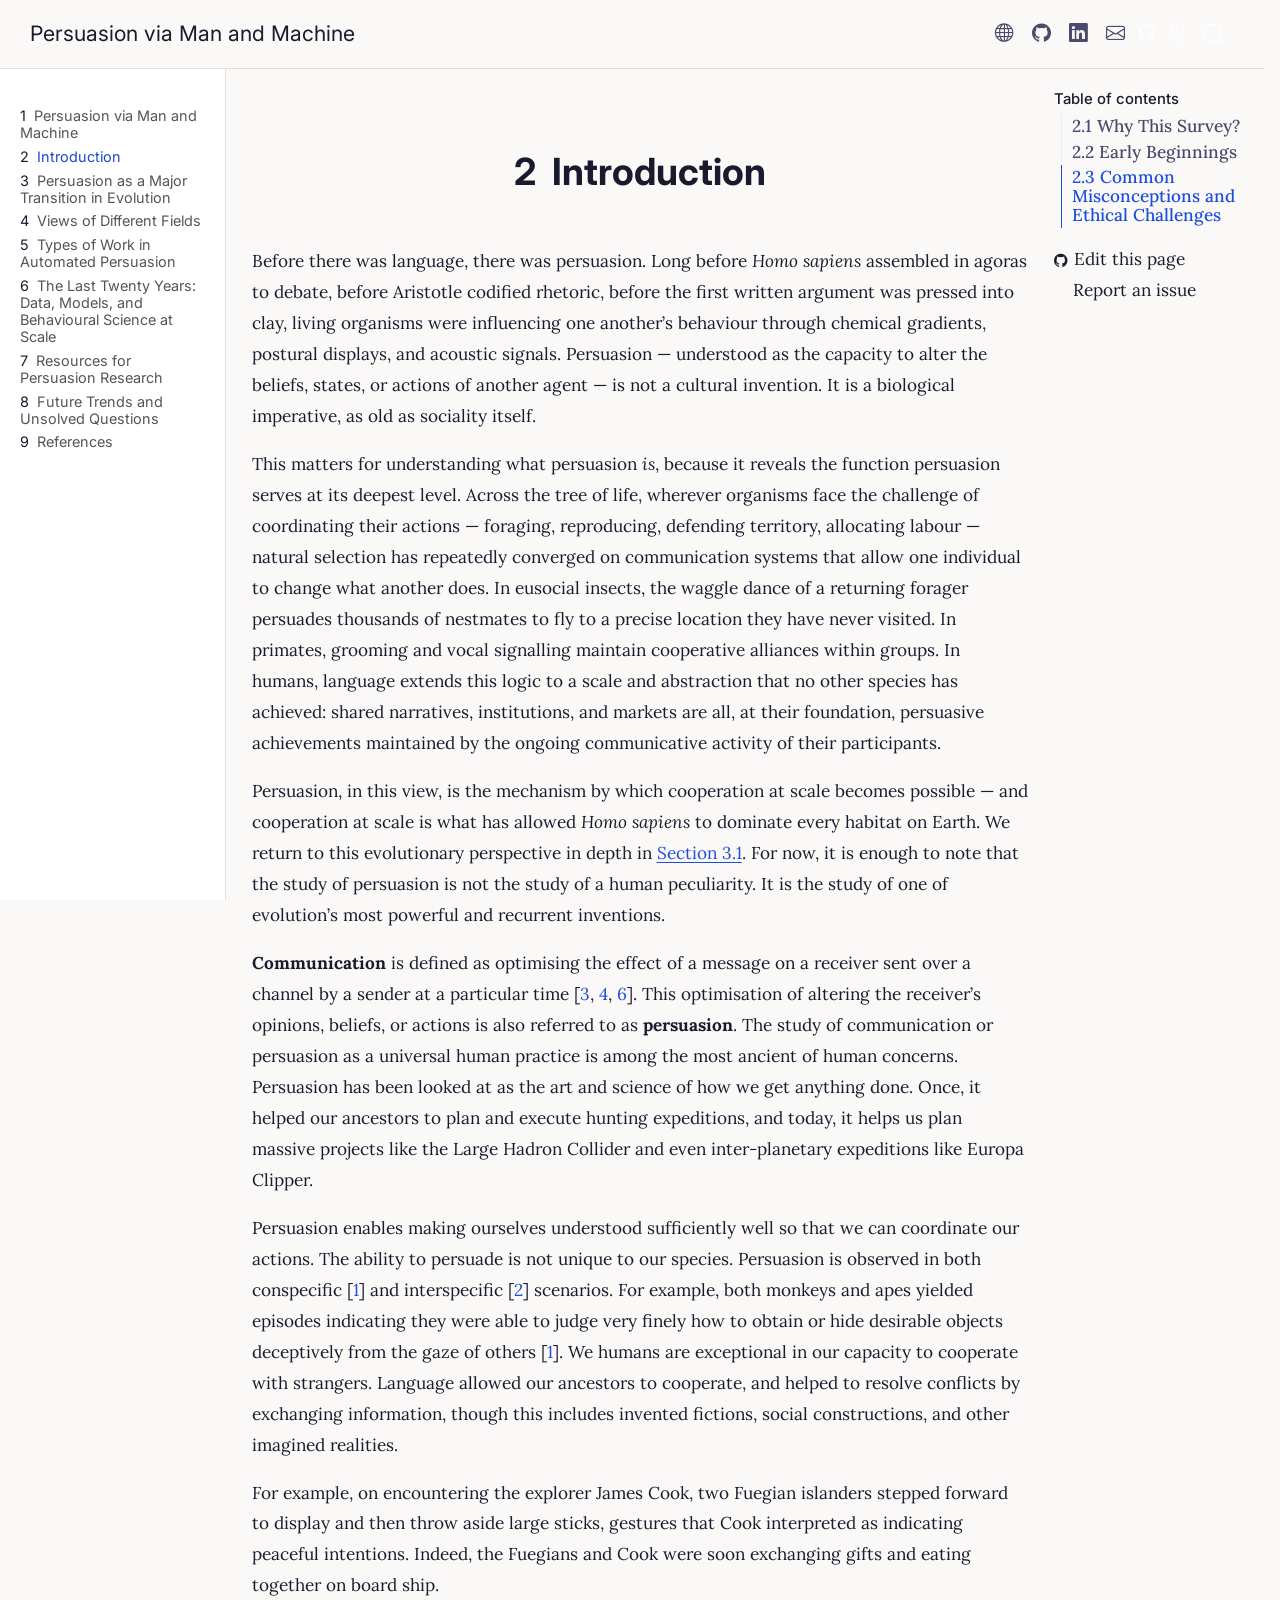
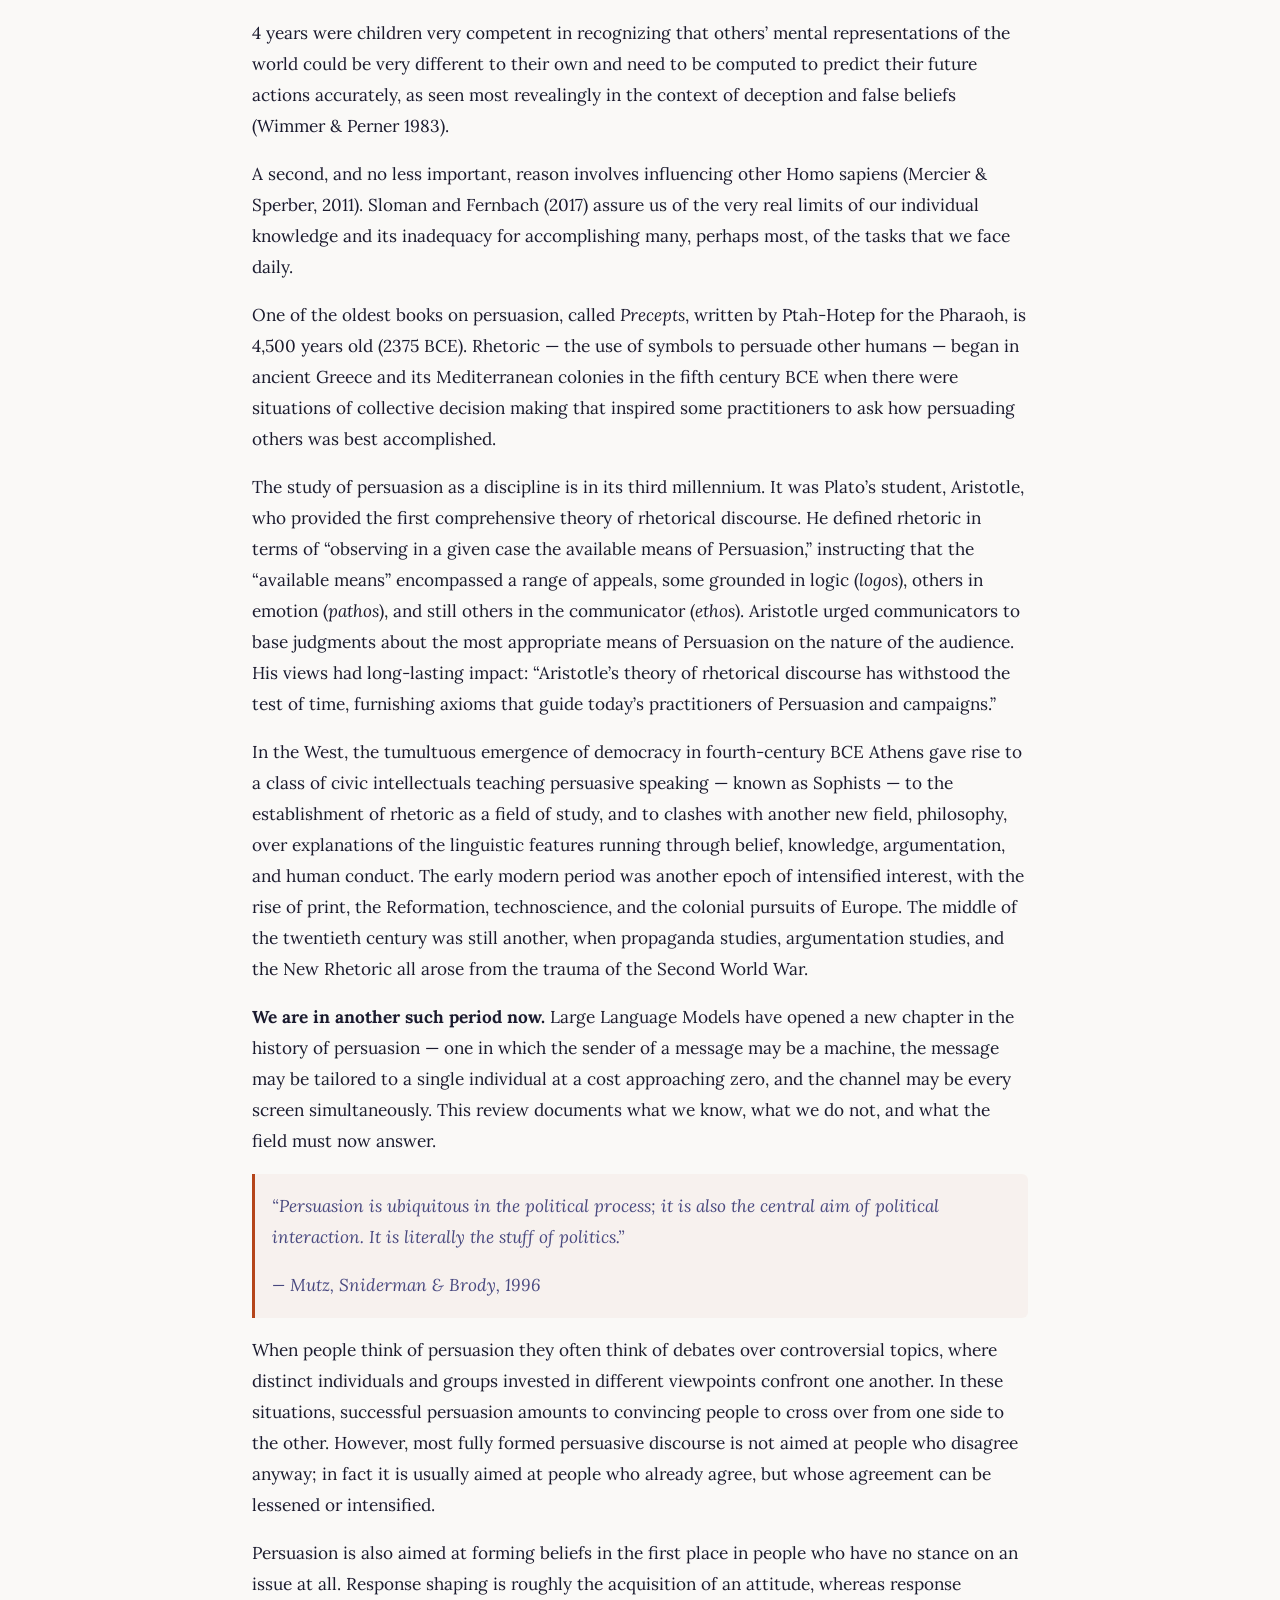
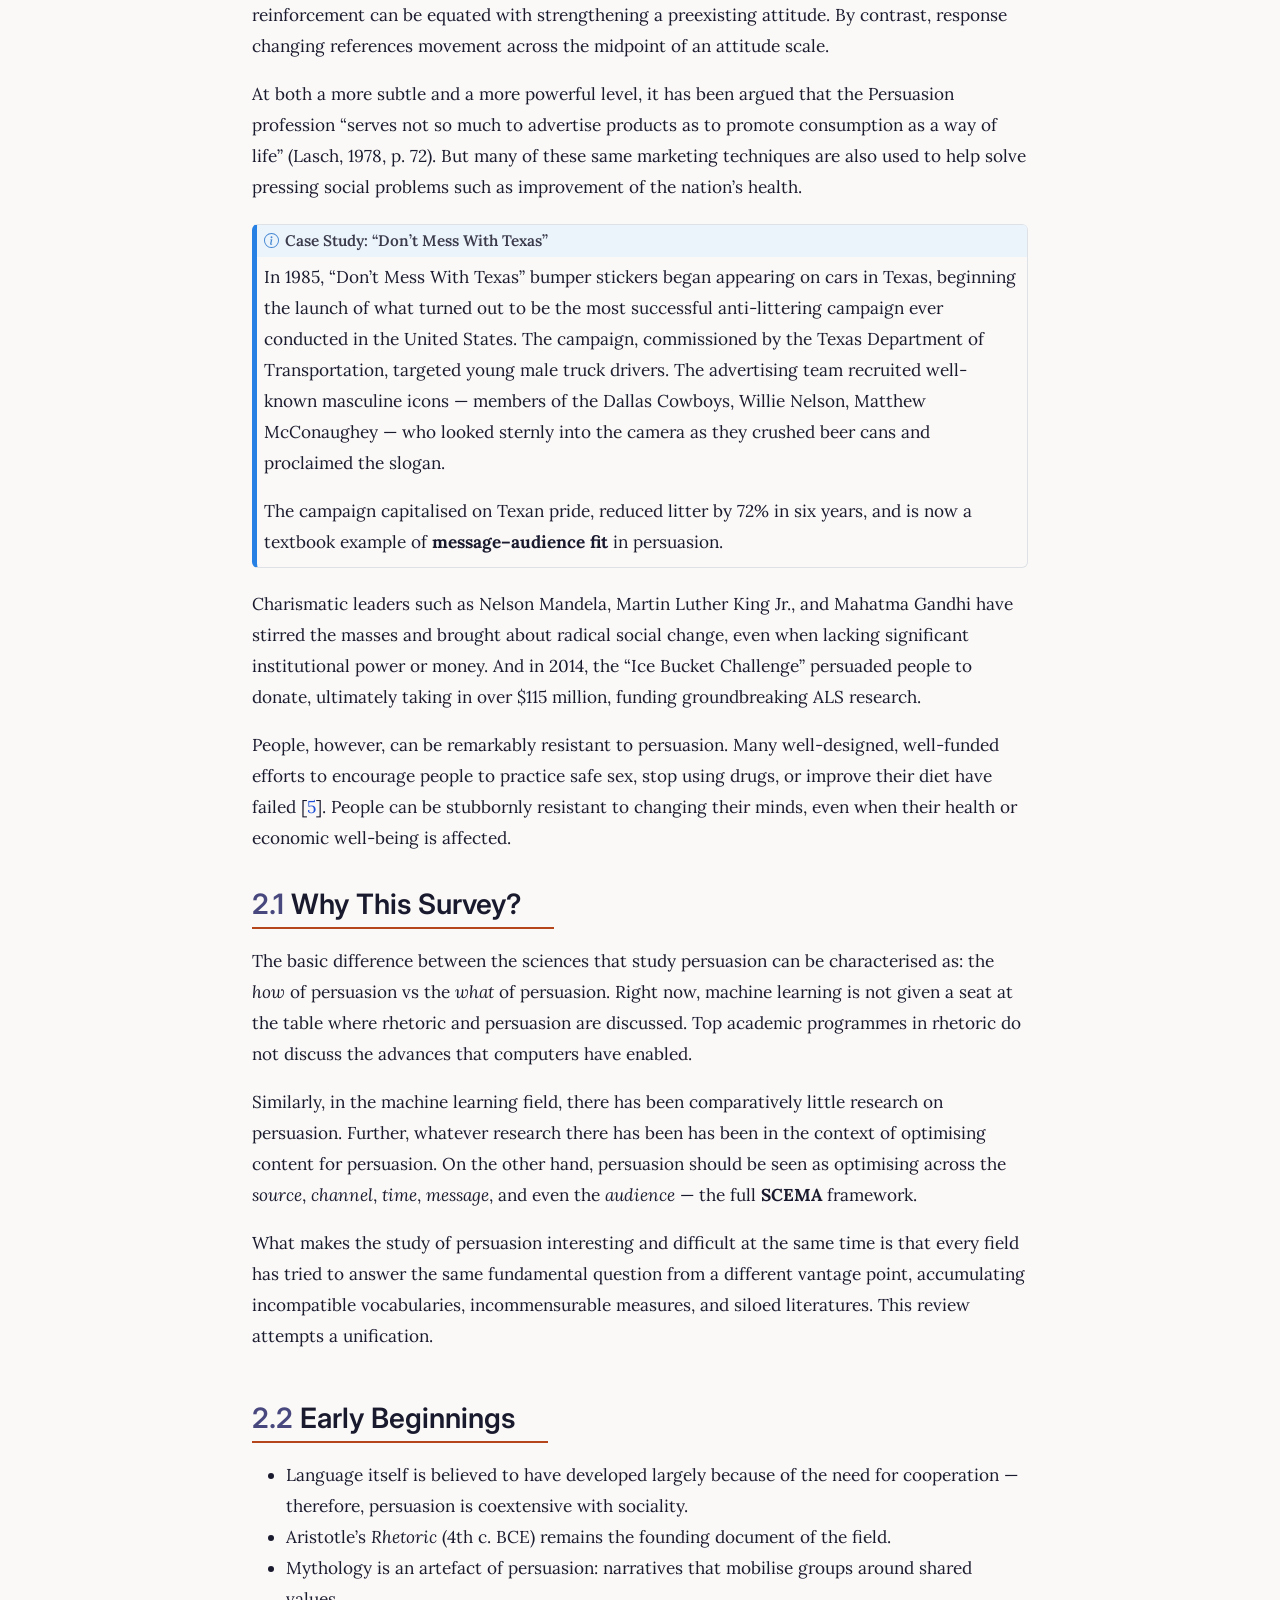
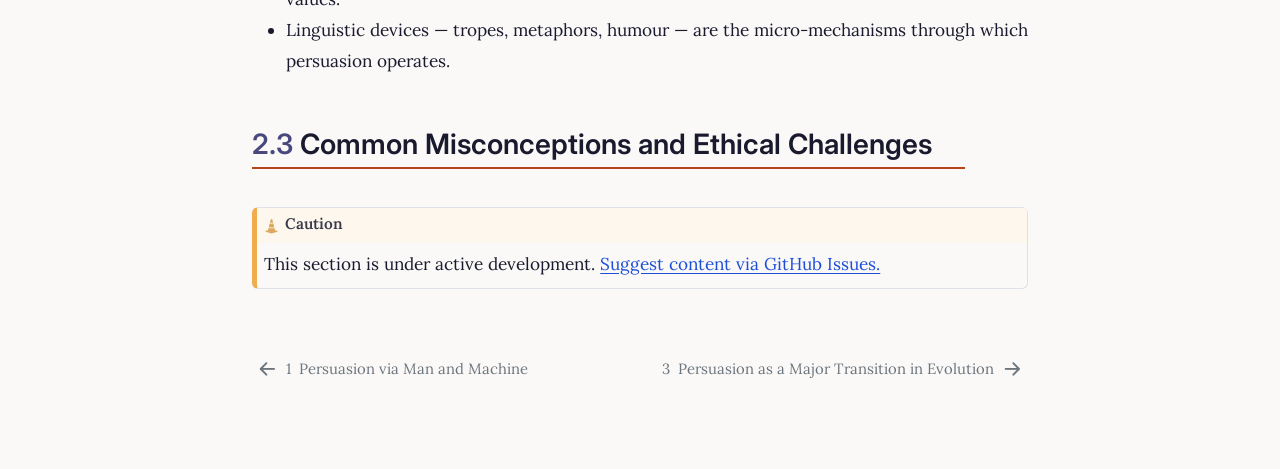
==== chapters/01-introduction.html @ 6b214588 "Built site for gh-pages" ====
<!DOCTYPE html>
<html xmlns="http://www.w3.org/1999/xhtml" lang="en" xml:lang="en"><head>

<meta charset="utf-8">
<meta name="generator" content="quarto-1.9.38">

<meta name="viewport" content="width=device-width, initial-scale=1.0, user-scalable=yes">


<title>2&nbsp; Introduction – Persuasion via Man and Machine</title>
<style>
/* Default styles provided by pandoc.
** See https://pandoc.org/MANUAL.html#variables-for-html for config info.
*/
code{white-space: pre-wrap;}
span.smallcaps{font-variant: small-caps;}
div.columns{display: flex; gap: min(4vw, 1.5em);}
div.column{flex: auto; overflow-x: auto;}
div.hanging-indent{margin-left: 1.5em; text-indent: -1.5em;}
ul.task-list{list-style: none;}
ul.task-list li input[type="checkbox"] {
  width: 0.8em;
  margin: 0 0.8em 0.2em -1em; /* quarto-specific, see https://github.com/quarto-dev/quarto-cli/issues/4556 */ 
  vertical-align: middle;
}
/* CSS for citations */
div.csl-bib-body { }
div.csl-entry {
  clear: both;
  margin-bottom: 0em;
}
.hanging-indent div.csl-entry {
  margin-left:2em;
  text-indent:-2em;
}
div.csl-left-margin {
  min-width:2em;
  float:left;
}
div.csl-right-inline {
  margin-left:2em;
  padding-left:1em;
}
div.csl-indent {
  margin-left: 2em;
}</style>


<script src="../site_libs/quarto-nav/quarto-nav.js"></script>
<script src="../site_libs/quarto-nav/headroom.min.js"></script>
<script src="../site_libs/clipboard/clipboard.min.js"></script>
<script src="../site_libs/quarto-search/autocomplete.umd.js"></script>
<script src="../site_libs/quarto-search/fuse.min.js"></script>
<script src="../site_libs/quarto-search/quarto-search.js"></script>
<meta name="quarto:offset" content="../">
<link href="../chapters/02-evolution.html" rel="next">
<link href="../index.html" rel="prev">
<script src="../site_libs/quarto-html/quarto.js" type="module"></script>
<script src="../site_libs/quarto-html/tabsets/tabsets.js" type="module"></script>
<script src="../site_libs/quarto-html/popper.min.js"></script>
<script src="../site_libs/quarto-html/tippy.umd.min.js"></script>
<script src="../site_libs/quarto-html/anchor.min.js"></script>
<link href="../site_libs/quarto-html/tippy.css" rel="stylesheet">
<link href="../site_libs/quarto-html/quarto-syntax-highlighting-15634bcf2e68342d4ad2dfa704d543f6.css" rel="stylesheet" id="quarto-text-highlighting-styles">
<script src="../site_libs/bootstrap/bootstrap.min.js"></script>
<link href="../site_libs/bootstrap/bootstrap-icons.css" rel="stylesheet">
<link href="../site_libs/bootstrap/bootstrap-e6764b4904a9926479ad9410600181ea.min.css" rel="stylesheet" append-hash="true" id="quarto-bootstrap" data-mode="light">
<script id="quarto-search-options" type="application/json">{
  "location": "navbar",
  "copy-button": false,
  "collapse-after": 3,
  "panel-placement": "end",
  "type": "overlay",
  "limit": 50,
  "keyboard-shortcut": [
    "f",
    "/",
    "s"
  ],
  "show-item-context": false,
  "language": {
    "search-no-results-text": "No results",
    "search-matching-documents-text": "matching documents",
    "search-copy-link-title": "Copy link to search",
    "search-hide-matches-text": "Hide additional matches",
    "search-more-match-text": "more match in this document",
    "search-more-matches-text": "more matches in this document",
    "search-clear-button-title": "Clear",
    "search-text-placeholder": "",
    "search-detached-cancel-button-title": "Cancel",
    "search-submit-button-title": "Submit",
    "search-label": "Search"
  }
}</script>
<style>html{ scroll-behavior: smooth; }</style>
<script async="" src="https://hypothes.is/embed.js"></script>
<script>
  window.document.addEventListener("DOMContentLoaded", function (_event) {
    document.body.classList.add('hypothesis-enabled');
  });
</script>


</head>

<body class="nav-sidebar docked nav-fixed quarto-light">

<div id="quarto-search-results"></div>
  <header id="quarto-header" class="headroom fixed-top">
    <nav class="navbar navbar-expand-lg " data-bs-theme="dark">
      <div class="navbar-container container-fluid">
      <div class="navbar-brand-container mx-auto">
    <a class="navbar-brand" href="../index.html">
    <span class="navbar-title">Persuasion via Man and Machine</span>
    </a>
  </div>
            <div id="quarto-search" class="" title="Search"></div>
          <button class="navbar-toggler" type="button" data-bs-toggle="collapse" data-bs-target="#navbarCollapse" aria-controls="navbarCollapse" role="menu" aria-expanded="false" aria-label="Toggle navigation" onclick="if (window.quartoToggleHeadroom) { window.quartoToggleHeadroom(); }">
  <span class="navbar-toggler-icon"></span>
</button>
          <div class="collapse navbar-collapse" id="navbarCollapse">
            <ul class="navbar-nav navbar-nav-scroll ms-auto">
  <li class="nav-item compact">
    <a class="nav-link" href="https://sites.google.com/view/yaman-kumar/"> <i class="bi bi-globe" role="img">
</i> 
<span class="menu-text"></span></a>
  </li>  
  <li class="nav-item compact">
    <a class="nav-link" href="https://github.com/yamanksingla/yamanksingla.github.io"> <i class="bi bi-github" role="img">
</i> 
<span class="menu-text"></span></a>
  </li>  
  <li class="nav-item compact">
    <a class="nav-link" href="https://www.linkedin.com/in/yaman-kumar/"> <i class="bi bi-linkedin" role="img">
</i> 
<span class="menu-text"></span></a>
  </li>  
  <li class="nav-item compact">
    <a class="nav-link" href="mailto:dr.yamankumar@gmail.com"> <i class="bi bi-envelope" role="img">
</i> 
<span class="menu-text"></span></a>
  </li>  
</ul>
          </div> <!-- /navcollapse -->
            <div class="quarto-navbar-tools">
    <a href="https://github.com/yamanksingla/yamanksingla.github.io" title="Source Code" class="quarto-navigation-tool px-1" aria-label="Source Code"><i class="bi bi-github"></i></a>
    <a href="../Persuasion-via-Man-and-Machine.pdf" title="Download PDF" class="quarto-navigation-tool px-1" aria-label="Download PDF"><i class="bi bi-file-pdf"></i></a>
</div>
      </div> <!-- /container-fluid -->
    </nav>
  <nav class="quarto-secondary-nav">
    <div class="container-fluid d-flex">
      <button type="button" class="quarto-btn-toggle btn" data-bs-toggle="collapse" role="button" data-bs-target=".quarto-sidebar-collapse-item" aria-controls="quarto-sidebar" aria-expanded="false" aria-label="Toggle sidebar navigation" onclick="if (window.quartoToggleHeadroom) { window.quartoToggleHeadroom(); }">
        <i class="bi bi-layout-text-sidebar-reverse"></i>
      </button>
        <nav class="quarto-page-breadcrumbs" aria-label="breadcrumb"><ol class="breadcrumb"><li class="breadcrumb-item"><a href="../chapters/01-introduction.html"><span class="chapter-number">2</span>&nbsp; <span class="chapter-title">Introduction</span></a></li></ol></nav>
        <a class="flex-grow-1" role="navigation" data-bs-toggle="collapse" data-bs-target=".quarto-sidebar-collapse-item" aria-controls="quarto-sidebar" aria-expanded="false" aria-label="Toggle sidebar navigation" onclick="if (window.quartoToggleHeadroom) { window.quartoToggleHeadroom(); }">      
        </a>
    </div>
  </nav>
</header>
<!-- content -->
<div id="quarto-content" class="quarto-container page-columns page-rows-contents page-layout-article page-navbar">
<!-- sidebar -->
  <nav id="quarto-sidebar" class="sidebar collapse collapse-horizontal quarto-sidebar-collapse-item sidebar-navigation docked overflow-auto">
    <div class="sidebar-menu-container"> 
    <ul class="list-unstyled mt-1">
        <li class="sidebar-item">
  <div class="sidebar-item-container"> 
  <a href="../index.html" class="sidebar-item-text sidebar-link">
 <span class="menu-text"><span class="chapter-number">1</span>&nbsp; <span class="chapter-title">Persuasion via Man and Machine</span></span></a>
  </div>
</li>
        <li class="sidebar-item">
  <div class="sidebar-item-container"> 
  <a href="../chapters/01-introduction.html" class="sidebar-item-text sidebar-link active">
 <span class="menu-text"><span class="chapter-number">2</span>&nbsp; <span class="chapter-title">Introduction</span></span></a>
  </div>
</li>
        <li class="sidebar-item">
  <div class="sidebar-item-container"> 
  <a href="../chapters/02-evolution.html" class="sidebar-item-text sidebar-link">
 <span class="menu-text"><span class="chapter-number">3</span>&nbsp; <span class="chapter-title">Persuasion as a Major Transition in Evolution</span></span></a>
  </div>
</li>
        <li class="sidebar-item">
  <div class="sidebar-item-container"> 
  <a href="../chapters/03-views.html" class="sidebar-item-text sidebar-link">
 <span class="menu-text"><span class="chapter-number">4</span>&nbsp; <span class="chapter-title">Views of Different Fields</span></span></a>
  </div>
</li>
        <li class="sidebar-item">
  <div class="sidebar-item-container"> 
  <a href="../chapters/04-automated.html" class="sidebar-item-text sidebar-link">
 <span class="menu-text"><span class="chapter-number">5</span>&nbsp; <span class="chapter-title">Types of Work in Automated Persuasion</span></span></a>
  </div>
</li>
        <li class="sidebar-item">
  <div class="sidebar-item-container"> 
  <a href="../chapters/05-digital-revolution.html" class="sidebar-item-text sidebar-link">
 <span class="menu-text"><span class="chapter-number">6</span>&nbsp; <span class="chapter-title">The Last Twenty Years: Data, Models, and Behavioural Science at Scale</span></span></a>
  </div>
</li>
        <li class="sidebar-item">
  <div class="sidebar-item-container"> 
  <a href="../chapters/06-resources.html" class="sidebar-item-text sidebar-link">
 <span class="menu-text"><span class="chapter-number">7</span>&nbsp; <span class="chapter-title">Resources for Persuasion Research</span></span></a>
  </div>
</li>
        <li class="sidebar-item">
  <div class="sidebar-item-container"> 
  <a href="../chapters/07-future.html" class="sidebar-item-text sidebar-link">
 <span class="menu-text"><span class="chapter-number">8</span>&nbsp; <span class="chapter-title">Future Trends and Unsolved Questions</span></span></a>
  </div>
</li>
        <li class="sidebar-item">
  <div class="sidebar-item-container"> 
  <a href="../chapters/references.html" class="sidebar-item-text sidebar-link">
 <span class="menu-text"><span class="chapter-number">9</span>&nbsp; <span class="chapter-title">References</span></span></a>
  </div>
</li>
    </ul>
    </div>
</nav>
<div id="quarto-sidebar-glass" class="quarto-sidebar-collapse-item" data-bs-toggle="collapse" data-bs-target=".quarto-sidebar-collapse-item"></div>
<!-- margin-sidebar -->
    <div id="quarto-margin-sidebar" class="sidebar margin-sidebar">
        <nav id="TOC" role="doc-toc" class="toc-active">
    <h2 id="toc-title">Table of contents</h2>
   
  <ul>
  <li><a href="#sec-why" id="toc-sec-why" class="nav-link active" data-scroll-target="#sec-why"><span class="header-section-number">2.1</span> Why This Survey?</a></li>
  <li><a href="#sec-early" id="toc-sec-early" class="nav-link" data-scroll-target="#sec-early"><span class="header-section-number">2.2</span> Early Beginnings</a></li>
  <li><a href="#sec-ethics" id="toc-sec-ethics" class="nav-link" data-scroll-target="#sec-ethics"><span class="header-section-number">2.3</span> Common Misconceptions and Ethical Challenges</a></li>
  </ul>
<div class="toc-actions"><ul><li><a href="https://github.com/yamanksingla/yamanksingla.github.io/edit/main/chapters/01-introduction.qmd" class="toc-action"><i class="bi bi-github"></i>Edit this page</a></li><li><a href="https://github.com/yamanksingla/yamanksingla.github.io/issues/new" class="toc-action"><i class="bi empty"></i>Report an issue</a></li></ul></div></nav>
    </div>
<!-- main -->
<main class="content" id="quarto-document-content">

<header id="title-block-header" class="quarto-title-block default">
<div class="quarto-title">
<h1 class="title"><span class="chapter-number">2</span>&nbsp; <span class="chapter-title">Introduction</span></h1>
</div>



<div class="quarto-title-meta">

    
  
    
  </div>
  


</header>


<p>Before there was language, there was persuasion. Long before <em>Homo sapiens</em> assembled in agoras to debate, before Aristotle codified rhetoric, before the first written argument was pressed into clay, living organisms were influencing one another’s behaviour through chemical gradients, postural displays, and acoustic signals. Persuasion — understood as the capacity to alter the beliefs, states, or actions of another agent — is not a cultural invention. It is a biological imperative, as old as sociality itself.</p>
<p>This matters for understanding what persuasion <em>is</em>, because it reveals the function persuasion serves at its deepest level. Across the tree of life, wherever organisms face the challenge of coordinating their actions — foraging, reproducing, defending territory, allocating labour — natural selection has repeatedly converged on communication systems that allow one individual to change what another does. In eusocial insects, the waggle dance of a returning forager persuades thousands of nestmates to fly to a precise location they have never visited. In primates, grooming and vocal signalling maintain cooperative alliances within groups. In humans, language extends this logic to a scale and abstraction that no other species has achieved: shared narratives, institutions, and markets are all, at their foundation, persuasive achievements maintained by the ongoing communicative activity of their participants.</p>
<p>Persuasion, in this view, is the mechanism by which cooperation at scale becomes possible — and cooperation at scale is what has allowed <em>Homo sapiens</em> to dominate every habitat on Earth. We return to this evolutionary perspective in depth in <a href="02-evolution.html#sec-major-transitions" class="quarto-xref"><span>Section 3.1</span></a>. For now, it is enough to note that the study of persuasion is not the study of a human peculiarity. It is the study of one of evolution’s most powerful and recurrent inventions.</p>
<p><strong>Communication</strong> is defined as optimising the effect of a message on a receiver sent over a channel by a sender at a particular time <span class="citation" data-cites="lasswell1948structure lasswell1971propaganda shannon-weaver-1949">[<a href="references.html#ref-lasswell1971propaganda" role="doc-biblioref">3</a>, <a href="references.html#ref-lasswell1948structure" role="doc-biblioref">4</a>, <a href="references.html#ref-shannon-weaver-1949" role="doc-biblioref">6</a>]</span>. This optimisation of altering the receiver’s opinions, beliefs, or actions is also referred to as <strong>persuasion</strong>. The study of communication or persuasion as a universal human practice is among the most ancient of human concerns. Persuasion has been looked at as the art and science of how we get anything done. Once, it helped our ancestors to plan and execute hunting expeditions, and today, it helps us plan massive projects like the Large Hadron Collider and even inter-planetary expeditions like Europa Clipper.</p>
<p>Persuasion enables making ourselves understood sufficiently well so that we can coordinate our actions. The ability to persuade is not unique to our species. Persuasion is observed in both conspecific <span class="citation" data-cites="hare2000chimpanzees">[<a href="references.html#ref-hare2000chimpanzees" role="doc-biblioref">1</a>]</span> and interspecific <span class="citation" data-cites="krebs1984animal">[<a href="references.html#ref-krebs1984animal" role="doc-biblioref">2</a>]</span> scenarios. For example, both monkeys and apes yielded episodes indicating they were able to judge very finely how to obtain or hide desirable objects deceptively from the gaze of others <span class="citation" data-cites="hare2000chimpanzees">[<a href="references.html#ref-hare2000chimpanzees" role="doc-biblioref">1</a>]</span>. We humans are exceptional in our capacity to cooperate with strangers. Language allowed our ancestors to cooperate, and helped to resolve conflicts by exchanging information, though this includes invented fictions, social constructions, and other imagined realities.</p>
<p>For example, on encountering the explorer James Cook, two Fuegian islanders stepped forward to display and then throw aside large sticks, gestures that Cook interpreted as indicating peaceful intentions. Indeed, the Fuegians and Cook were soon exchanging gifts and eating together on board ship.</p>
<p>4 years were children very competent in recognizing that others’ mental representations of the world could be very different to their own and need to be computed to predict their future actions accurately, as seen most revealingly in the context of deception and false beliefs (Wimmer &amp; Perner 1983).</p>
<p>A second, and no less important, reason involves influencing other Homo sapiens (Mercier &amp; Sperber, 2011). Sloman and Fernbach (2017) assure us of the very real limits of our individual knowledge and its inadequacy for accomplishing many, perhaps most, of the tasks that we face daily.</p>
<p>One of the oldest books on persuasion, called <em>Precepts</em>, written by Ptah-Hotep for the Pharaoh, is 4,500 years old (2375 BCE). Rhetoric — the use of symbols to persuade other humans — began in ancient Greece and its Mediterranean colonies in the fifth century BCE when there were situations of collective decision making that inspired some practitioners to ask how persuading others was best accomplished.</p>
<p>The study of persuasion as a discipline is in its third millennium. It was Plato’s student, Aristotle, who provided the first comprehensive theory of rhetorical discourse. He defined rhetoric in terms of “observing in a given case the available means of Persuasion,” instructing that the “available means” encompassed a range of appeals, some grounded in logic (<em>logos</em>), others in emotion (<em>pathos</em>), and still others in the communicator (<em>ethos</em>). Aristotle urged communicators to base judgments about the most appropriate means of Persuasion on the nature of the audience. His views had long-lasting impact: “Aristotle’s theory of rhetorical discourse has withstood the test of time, furnishing axioms that guide today’s practitioners of Persuasion and campaigns.”</p>
<p>In the West, the tumultuous emergence of democracy in fourth-century BCE Athens gave rise to a class of civic intellectuals teaching persuasive speaking — known as Sophists — to the establishment of rhetoric as a field of study, and to clashes with another new field, philosophy, over explanations of the linguistic features running through belief, knowledge, argumentation, and human conduct. The early modern period was another epoch of intensified interest, with the rise of print, the Reformation, technoscience, and the colonial pursuits of Europe. The middle of the twentieth century was still another, when propaganda studies, argumentation studies, and the New Rhetoric all arose from the trauma of the Second World War.</p>
<p><strong>We are in another such period now.</strong> Large Language Models have opened a new chapter in the history of persuasion — one in which the sender of a message may be a machine, the message may be tailored to a single individual at a cost approaching zero, and the channel may be every screen simultaneously. This review documents what we know, what we do not, and what the field must now answer.</p>
<blockquote class="blockquote">
<p>“Persuasion is ubiquitous in the political process; it is also the central aim of political interaction. It is literally the stuff of politics.”</p>
<p>— Mutz, Sniderman &amp; Brody, 1996</p>
</blockquote>
<p>When people think of persuasion they often think of debates over controversial topics, where distinct individuals and groups invested in different viewpoints confront one another. In these situations, successful persuasion amounts to convincing people to cross over from one side to the other. However, most fully formed persuasive discourse is not aimed at people who disagree anyway; in fact it is usually aimed at people who already agree, but whose agreement can be lessened or intensified.</p>
<p>Persuasion is also aimed at forming beliefs in the first place in people who have no stance on an issue at all. Response shaping is roughly the acquisition of an attitude, whereas response reinforcement can be equated with strengthening a preexisting attitude. By contrast, response changing references movement across the midpoint of an attitude scale.</p>
<p>At both a more subtle and a more powerful level, it has been argued that the Persuasion profession “serves not so much to advertise products as to promote consumption as a way of life” (Lasch, 1978, p.&nbsp;72). But many of these same marketing techniques are also used to help solve pressing social problems such as improvement of the nation’s health.</p>
<div class="callout callout-style-default callout-note callout-titled">
<div class="callout-header d-flex align-content-center">
<div class="callout-icon-container">
<i class="callout-icon"></i>
</div>
<div class="callout-title-container flex-fill">
<span class="screen-reader-only">Note</span>Case Study: “Don’t Mess With Texas”
</div>
</div>
<div class="callout-body-container callout-body">
<p>In 1985, “Don’t Mess With Texas” bumper stickers began appearing on cars in Texas, beginning the launch of what turned out to be the most successful anti-littering campaign ever conducted in the United States. The campaign, commissioned by the Texas Department of Transportation, targeted young male truck drivers. The advertising team recruited well-known masculine icons — members of the Dallas Cowboys, Willie Nelson, Matthew McConaughey — who looked sternly into the camera as they crushed beer cans and proclaimed the slogan.</p>
<p>The campaign capitalised on Texan pride, reduced litter by 72% in six years, and is now a textbook example of <strong>message–audience fit</strong> in persuasion.</p>
</div>
</div>
<p>Charismatic leaders such as Nelson Mandela, Martin Luther King Jr., and Mahatma Gandhi have stirred the masses and brought about radical social change, even when lacking significant institutional power or money. And in 2014, the “Ice Bucket Challenge” persuaded people to donate, ultimately taking in over $115 million, funding groundbreaking ALS research.</p>
<p>People, however, can be remarkably resistant to persuasion. Many well-designed, well-funded efforts to encourage people to practice safe sex, stop using drugs, or improve their diet have failed <span class="citation" data-cites="petty1986elaboration">[<a href="references.html#ref-petty1986elaboration" role="doc-biblioref">5</a>]</span>. People can be stubbornly resistant to changing their minds, even when their health or economic well-being is affected.</p>
<section id="sec-why" class="level2" data-number="2.1">
<h2 data-number="2.1" class="anchored" data-anchor-id="sec-why"><span class="header-section-number">2.1</span> Why This Survey?</h2>
<p>The basic difference between the sciences that study persuasion can be characterised as: the <em>how</em> of persuasion vs the <em>what</em> of persuasion. Right now, machine learning is not given a seat at the table where rhetoric and persuasion are discussed. Top academic programmes in rhetoric do not discuss the advances that computers have enabled.</p>
<p>Similarly, in the machine learning field, there has been comparatively little research on persuasion. Further, whatever research there has been has been in the context of optimising content for persuasion. On the other hand, persuasion should be seen as optimising across the <em>source</em>, <em>channel</em>, <em>time</em>, <em>message</em>, and even the <em>audience</em> — the full <strong>SCEMA</strong> framework.</p>
<p>What makes the study of persuasion interesting and difficult at the same time is that every field has tried to answer the same fundamental question from a different vantage point, accumulating incompatible vocabularies, incommensurable measures, and siloed literatures. This review attempts a unification.</p>
</section>
<section id="sec-early" class="level2" data-number="2.2">
<h2 data-number="2.2" class="anchored" data-anchor-id="sec-early"><span class="header-section-number">2.2</span> Early Beginnings</h2>
<ul>
<li>Language itself is believed to have developed largely because of the need for cooperation — therefore, persuasion is coextensive with sociality.</li>
<li>Aristotle’s <em>Rhetoric</em> (4th c.&nbsp;BCE) remains the founding document of the field.</li>
<li>Mythology is an artefact of persuasion: narratives that mobilise groups around shared values.</li>
<li>Linguistic devices — tropes, metaphors, humour — are the micro-mechanisms through which persuasion operates.</li>
</ul>
</section>
<section id="sec-ethics" class="level2" data-number="2.3">
<h2 data-number="2.3" class="anchored" data-anchor-id="sec-ethics"><span class="header-section-number">2.3</span> Common Misconceptions and Ethical Challenges</h2>
<div class="callout callout-style-default callout-caution callout-titled">
<div class="callout-header d-flex align-content-center">
<div class="callout-icon-container">
<i class="callout-icon"></i>
</div>
<div class="callout-title-container flex-fill">
Caution
</div>
</div>
<div class="callout-body-container callout-body">
<p>This section is under active development. <a href="https://github.com/yamanksingla/yamanksingla.github.io/issues">Suggest content via GitHub Issues.</a></p>
</div>
</div>


<div id="refs" class="references csl-bib-body" data-entry-spacing="0" role="list" style="display: none">
<div id="ref-hare2000chimpanzees" class="csl-entry" role="listitem">
<div class="csl-left-margin">[1] </div><div class="csl-right-inline">Hare, B. et al. 2000. Chimpanzees know what conspecifics do and do not see. <em>Animal Behaviour</em>. 59, 4 (2000), 771–785.</div>
</div>
<div id="ref-krebs1984animal" class="csl-entry" role="listitem">
<div class="csl-left-margin">[2] </div><div class="csl-right-inline">Krebs, J.R. and Dawkins, R. 1984. Animal signals: Mind-reading and manipulation. (1984).</div>
</div>
<div id="ref-lasswell1971propaganda" class="csl-entry" role="listitem">
<div class="csl-left-margin">[3] </div><div class="csl-right-inline">Lasswell, H.D. 1971. <em>Propaganda technique in world war i</em>. MIT press.</div>
</div>
<div id="ref-lasswell1948structure" class="csl-entry" role="listitem">
<div class="csl-left-margin">[4] </div><div class="csl-right-inline">Lasswell, H.D. 1948. The structure and function of communication in society. <em>The communication of ideas</em>. 37, 1 (1948), 136–139.</div>
</div>
<div id="ref-petty1986elaboration" class="csl-entry" role="listitem">
<div class="csl-left-margin">[5] </div><div class="csl-right-inline">Petty, R.E. and Cacioppo, J.T. 1986. The elaboration likelihood model of persuasion. <em>Communication and persuasion</em>. Springer. 1–24.</div>
</div>
<div id="ref-shannon-weaver-1949" class="csl-entry" role="listitem">
<div class="csl-left-margin">[6] </div><div class="csl-right-inline">Shannon, C.E. and Weaver, W. 1949. <em>The mathematical theory of communication.</em> University of Illinois Press.</div>
</div>
</div>
</section>

</main> <!-- /main -->
<script id="quarto-html-after-body" type="application/javascript">
  window.document.addEventListener("DOMContentLoaded", function (event) {
    const icon = "";
    const anchorJS = new window.AnchorJS();
    anchorJS.options = {
      placement: 'right',
      icon: icon
    };
    anchorJS.add('.anchored');
    const isCodeAnnotation = (el) => {
      for (const clz of el.classList) {
        if (clz.startsWith('code-annotation-')) {                     
          return true;
        }
      }
      return false;
    }
    const onCopySuccess = function(e) {
      // button target
      const button = e.trigger;
      // don't keep focus
      button.blur();
      // flash "checked"
      button.classList.add('code-copy-button-checked');
      var currentTitle = button.getAttribute("title");
      button.setAttribute("title", "Copied!");
      let tooltip;
      if (window.bootstrap) {
        button.setAttribute("data-bs-toggle", "tooltip");
        button.setAttribute("data-bs-placement", "left");
        button.setAttribute("data-bs-title", "Copied!");
        tooltip = new bootstrap.Tooltip(button, 
          { trigger: "manual", 
            customClass: "code-copy-button-tooltip",
            offset: [0, -8]});
        tooltip.show();    
      }
      setTimeout(function() {
        if (tooltip) {
          tooltip.hide();
          button.removeAttribute("data-bs-title");
          button.removeAttribute("data-bs-toggle");
          button.removeAttribute("data-bs-placement");
        }
        button.setAttribute("title", currentTitle);
        button.classList.remove('code-copy-button-checked');
      }, 1000);
      // clear code selection
      e.clearSelection();
    }
    const getTextToCopy = function(trigger) {
      const outerScaffold = trigger.parentElement.cloneNode(true);
      const codeEl = outerScaffold.querySelector('code');
      for (const childEl of codeEl.children) {
        if (isCodeAnnotation(childEl)) {
          childEl.remove();
        }
      }
      return codeEl.innerText;
    }
    const clipboard = new window.ClipboardJS('.code-copy-button:not([data-in-quarto-modal])', {
      text: getTextToCopy
    });
    clipboard.on('success', onCopySuccess);
    if (window.document.getElementById('quarto-embedded-source-code-modal')) {
      const clipboardModal = new window.ClipboardJS('.code-copy-button[data-in-quarto-modal]', {
        text: getTextToCopy,
        container: window.document.getElementById('quarto-embedded-source-code-modal')
      });
      clipboardModal.on('success', onCopySuccess);
    }
      var localhostRegex = new RegExp(/^(?:http|https):\/\/localhost\:?[0-9]*\//);
      var mailtoRegex = new RegExp(/^mailto:/);
        var filterRegex = new RegExp('/' + window.location.host + '/');
      var isInternal = (href) => {
          return filterRegex.test(href) || localhostRegex.test(href) || mailtoRegex.test(href);
      }
      // Inspect non-navigation links and adorn them if external
     var links = window.document.querySelectorAll('a[href]:not(.nav-link):not(.navbar-brand):not(.toc-action):not(.sidebar-link):not(.sidebar-item-toggle):not(.pagination-link):not(.no-external):not([aria-hidden]):not(.dropdown-item):not(.quarto-navigation-tool):not(.about-link)');
      for (var i=0; i<links.length; i++) {
        const link = links[i];
        if (!isInternal(link.href)) {
          // undo the damage that might have been done by quarto-nav.js in the case of
          // links that we want to consider external
          if (link.dataset.originalHref !== undefined) {
            link.href = link.dataset.originalHref;
          }
            // target, if specified
            link.setAttribute("target", "_blank");
            if (link.getAttribute("rel") === null) {
              link.setAttribute("rel", "noopener");
            }
        }
      }
    function tippyHover(el, contentFn, onTriggerFn, onUntriggerFn) {
      const config = {
        allowHTML: true,
        maxWidth: 500,
        delay: 100,
        arrow: false,
        appendTo: function(el) {
            return el.parentElement;
        },
        interactive: true,
        interactiveBorder: 10,
        theme: 'quarto',
        placement: 'bottom-start',
      };
      if (contentFn) {
        config.content = contentFn;
      }
      if (onTriggerFn) {
        config.onTrigger = onTriggerFn;
      }
      if (onUntriggerFn) {
        config.onUntrigger = onUntriggerFn;
      }
      window.tippy(el, config); 
    }
    const noterefs = window.document.querySelectorAll('a[role="doc-noteref"]');
    for (var i=0; i<noterefs.length; i++) {
      const ref = noterefs[i];
      tippyHover(ref, function() {
        // use id or data attribute instead here
        let href = ref.getAttribute('data-footnote-href') || ref.getAttribute('href');
        try { href = new URL(href).hash; } catch {}
        const id = href.replace(/^#\/?/, "");
        const note = window.document.getElementById(id);
        if (note) {
          return note.innerHTML;
        } else {
          return "";
        }
      });
    }
    const xrefs = window.document.querySelectorAll('a.quarto-xref');
    const processXRef = (id, note) => {
      // Strip column container classes
      const stripColumnClz = (el) => {
        el.classList.remove("page-full", "page-columns");
        if (el.children) {
          for (const child of el.children) {
            stripColumnClz(child);
          }
        }
      }
      stripColumnClz(note)
      if (id === null || id.startsWith('sec-')) {
        // Special case sections, only their first couple elements
        const container = document.createElement("div");
        if (note.children && note.children.length > 2) {
          container.appendChild(note.children[0].cloneNode(true));
          for (let i = 1; i < note.children.length; i++) {
            const child = note.children[i];
            if (child.tagName === "P" && child.innerText === "") {
              continue;
            } else {
              container.appendChild(child.cloneNode(true));
              break;
            }
          }
          if (window.Quarto?.typesetMath) {
            window.Quarto.typesetMath(container);
          }
          return container.innerHTML
        } else {
          if (window.Quarto?.typesetMath) {
            window.Quarto.typesetMath(note);
          }
          return note.innerHTML;
        }
      } else {
        // Remove any anchor links if they are present
        const anchorLink = note.querySelector('a.anchorjs-link');
        if (anchorLink) {
          anchorLink.remove();
        }
        if (window.Quarto?.typesetMath) {
          window.Quarto.typesetMath(note);
        }
        if (note.classList.contains("callout")) {
          return note.outerHTML;
        } else {
          return note.innerHTML;
        }
      }
    }
    for (var i=0; i<xrefs.length; i++) {
      const xref = xrefs[i];
      tippyHover(xref, undefined, function(instance) {
        instance.disable();
        let url = xref.getAttribute('href');
        let hash = undefined; 
        if (url.startsWith('#')) {
          hash = url;
        } else {
          try { hash = new URL(url).hash; } catch {}
        }
        if (hash) {
          const id = hash.replace(/^#\/?/, "");
          const note = window.document.getElementById(id);
          if (note !== null) {
            try {
              const html = processXRef(id, note.cloneNode(true));
              instance.setContent(html);
            } finally {
              instance.enable();
              instance.show();
            }
          } else {
            // See if we can fetch this
            fetch(url.split('#')[0])
            .then(res => res.text())
            .then(html => {
              const parser = new DOMParser();
              const htmlDoc = parser.parseFromString(html, "text/html");
              const note = htmlDoc.getElementById(id);
              if (note !== null) {
                const html = processXRef(id, note);
                instance.setContent(html);
              } 
            }).finally(() => {
              instance.enable();
              instance.show();
            });
          }
        } else {
          // See if we can fetch a full url (with no hash to target)
          // This is a special case and we should probably do some content thinning / targeting
          fetch(url)
          .then(res => res.text())
          .then(html => {
            const parser = new DOMParser();
            const htmlDoc = parser.parseFromString(html, "text/html");
            const note = htmlDoc.querySelector('main.content');
            if (note !== null) {
              // This should only happen for chapter cross references
              // (since there is no id in the URL)
              // remove the first header
              if (note.children.length > 0 && note.children[0].tagName === "HEADER") {
                note.children[0].remove();
              }
              const html = processXRef(null, note);
              instance.setContent(html);
            } 
          }).finally(() => {
            instance.enable();
            instance.show();
          });
        }
      }, function(instance) {
      });
    }
        let selectedAnnoteEl;
        const selectorForAnnotation = ( cell, annotation) => {
          let cellAttr = 'data-code-cell="' + cell + '"';
          let lineAttr = 'data-code-annotation="' +  annotation + '"';
          const selector = 'span[' + cellAttr + '][' + lineAttr + ']';
          return selector;
        }
        const selectCodeLines = (annoteEl) => {
          const doc = window.document;
          const targetCell = annoteEl.getAttribute("data-target-cell");
          const targetAnnotation = annoteEl.getAttribute("data-target-annotation");
          const annoteSpan = window.document.querySelector(selectorForAnnotation(targetCell, targetAnnotation));
          const lines = annoteSpan.getAttribute("data-code-lines").split(",");
          const lineIds = lines.map((line) => {
            return targetCell + "-" + line;
          })
          let top = null;
          let height = null;
          let parent = null;
          if (lineIds.length > 0) {
              //compute the position of the single el (top and bottom and make a div)
              const el = window.document.getElementById(lineIds[0]);
              top = el.offsetTop;
              height = el.offsetHeight;
              parent = el.parentElement.parentElement;
            if (lineIds.length > 1) {
              const lastEl = window.document.getElementById(lineIds[lineIds.length - 1]);
              const bottom = lastEl.offsetTop + lastEl.offsetHeight;
              height = bottom - top;
            }
            if (top !== null && height !== null && parent !== null) {
              // cook up a div (if necessary) and position it 
              let div = window.document.getElementById("code-annotation-line-highlight");
              if (div === null) {
                div = window.document.createElement("div");
                div.setAttribute("id", "code-annotation-line-highlight");
                div.style.position = 'absolute';
                parent.appendChild(div);
              }
              div.style.top = top - 2 + "px";
              div.style.height = height + 4 + "px";
              div.style.left = 0;
              let gutterDiv = window.document.getElementById("code-annotation-line-highlight-gutter");
              if (gutterDiv === null) {
                gutterDiv = window.document.createElement("div");
                gutterDiv.setAttribute("id", "code-annotation-line-highlight-gutter");
                gutterDiv.style.position = 'absolute';
                const codeCell = window.document.getElementById(targetCell);
                const gutter = codeCell.querySelector('.code-annotation-gutter');
                gutter.appendChild(gutterDiv);
              }
              gutterDiv.style.top = top - 2 + "px";
              gutterDiv.style.height = height + 4 + "px";
            }
            selectedAnnoteEl = annoteEl;
          }
        };
        const unselectCodeLines = () => {
          const elementsIds = ["code-annotation-line-highlight", "code-annotation-line-highlight-gutter"];
          elementsIds.forEach((elId) => {
            const div = window.document.getElementById(elId);
            if (div) {
              div.remove();
            }
          });
          selectedAnnoteEl = undefined;
        };
          // Handle positioning of the toggle
      window.addEventListener(
        "resize",
        throttle(() => {
          elRect = undefined;
          if (selectedAnnoteEl) {
            selectCodeLines(selectedAnnoteEl);
          }
        }, 10)
      );
      function throttle(fn, ms) {
      let throttle = false;
      let timer;
        return (...args) => {
          if(!throttle) { // first call gets through
              fn.apply(this, args);
              throttle = true;
          } else { // all the others get throttled
              if(timer) clearTimeout(timer); // cancel #2
              timer = setTimeout(() => {
                fn.apply(this, args);
                timer = throttle = false;
              }, ms);
          }
        };
      }
        // Attach click handler to the DT
        const annoteDls = window.document.querySelectorAll('dt[data-target-cell]');
        for (const annoteDlNode of annoteDls) {
          annoteDlNode.addEventListener('click', (event) => {
            const clickedEl = event.target;
            if (clickedEl !== selectedAnnoteEl) {
              unselectCodeLines();
              const activeEl = window.document.querySelector('dt[data-target-cell].code-annotation-active');
              if (activeEl) {
                activeEl.classList.remove('code-annotation-active');
              }
              selectCodeLines(clickedEl);
              clickedEl.classList.add('code-annotation-active');
            } else {
              // Unselect the line
              unselectCodeLines();
              clickedEl.classList.remove('code-annotation-active');
            }
          });
        }
    const findCites = (el) => {
      const parentEl = el.parentElement;
      if (parentEl) {
        const cites = parentEl.dataset.cites;
        if (cites) {
          return {
            el,
            cites: cites.split(' ')
          };
        } else {
          return findCites(el.parentElement)
        }
      } else {
        return undefined;
      }
    };
    var bibliorefs = window.document.querySelectorAll('a[role="doc-biblioref"]');
    for (var i=0; i<bibliorefs.length; i++) {
      const ref = bibliorefs[i];
      const citeInfo = findCites(ref);
      if (citeInfo) {
        tippyHover(citeInfo.el, function() {
          var popup = window.document.createElement('div');
          citeInfo.cites.forEach(function(cite) {
            var citeDiv = window.document.createElement('div');
            citeDiv.classList.add('hanging-indent');
            citeDiv.classList.add('csl-entry');
            var biblioDiv = window.document.getElementById('ref-' + cite);
            if (biblioDiv) {
              citeDiv.innerHTML = biblioDiv.innerHTML;
            }
            popup.appendChild(citeDiv);
          });
          return popup.innerHTML;
        });
      }
    }
  });
  </script>
<nav class="page-navigation">
  <div class="nav-page nav-page-previous">
      <a href="../index.html" class="pagination-link" aria-label="Persuasion via Man and Machine">
        <i class="bi bi-arrow-left-short"></i> <span class="nav-page-text"><span class="chapter-number">1</span>&nbsp; <span class="chapter-title">Persuasion via Man and Machine</span></span>
      </a>          
  </div>
  <div class="nav-page nav-page-next">
      <a href="../chapters/02-evolution.html" class="pagination-link" aria-label="Persuasion as a Major Transition in Evolution">
        <span class="nav-page-text"><span class="chapter-number">3</span>&nbsp; <span class="chapter-title">Persuasion as a Major Transition in Evolution</span></span> <i class="bi bi-arrow-right-short"></i>
      </a>
  </div>
</nav>
</div> <!-- /content -->




<footer class="footer"><div class="nav-footer"><div class="nav-footer-center"><div class="toc-actions d-sm-block d-md-none"><ul><li><a href="https://github.com/yamanksingla/yamanksingla.github.io/edit/main/chapters/01-introduction.qmd" class="toc-action"><i class="bi bi-github"></i>Edit this page</a></li><li><a href="https://github.com/yamanksingla/yamanksingla.github.io/issues/new" class="toc-action"><i class="bi empty"></i>Report an issue</a></li></ul></div></div></div></footer><script src="../site_libs/quarto-html/zenscroll-min.js"></script>
</body></html>
---- site_libs/quarto-html/tippy.css ----
.tippy-box[data-animation=fade][data-state=hidden]{opacity:0}[data-tippy-root]{max-width:calc(100vw - 10px)}.tippy-box{position:relative;background-color:#333;color:#fff;border-radius:4px;font-size:14px;line-height:1.4;white-space:normal;outline:0;transition-property:transform,visibility,opacity}.tippy-box[data-placement^=top]>.tippy-arrow{bottom:0}.tippy-box[data-placement^=top]>.tippy-arrow:before{bottom:-7px;left:0;border-width:8px 8px 0;border-top-color:initial;transform-origin:center top}.tippy-box[data-placement^=bottom]>.tippy-arrow{top:0}.tippy-box[data-placement^=bottom]>.tippy-arrow:before{top:-7px;left:0;border-width:0 8px 8px;border-bottom-color:initial;transform-origin:center bottom}.tippy-box[data-placement^=left]>.tippy-arrow{right:0}.tippy-box[data-placement^=left]>.tippy-arrow:before{border-width:8px 0 8px 8px;border-left-color:initial;right:-7px;transform-origin:center left}.tippy-box[data-placement^=right]>.tippy-arrow{left:0}.tippy-box[data-placement^=right]>.tippy-arrow:before{left:-7px;border-width:8px 8px 8px 0;border-right-color:initial;transform-origin:center right}.tippy-box[data-inertia][data-state=visible]{transition-timing-function:cubic-bezier(.54,1.5,.38,1.11)}.tippy-arrow{width:16px;height:16px;color:#333}.tippy-arrow:before{content:"";position:absolute;border-color:transparent;border-style:solid}.tippy-content{position:relative;padding:5px 9px;z-index:1}
---- site_libs/quarto-html/quarto-syntax-highlighting-15634bcf2e68342d4ad2dfa704d543f6.css ----
/* quarto syntax highlight colors */
:root {
  --quarto-hl-ot-color: #003B4F;
  --quarto-hl-at-color: #657422;
  --quarto-hl-ss-color: #20794D;
  --quarto-hl-an-color: #5E5E5E;
  --quarto-hl-fu-color: #4758AB;
  --quarto-hl-st-color: #20794D;
  --quarto-hl-cf-color: #003B4F;
  --quarto-hl-op-color: #5E5E5E;
  --quarto-hl-er-color: #AD0000;
  --quarto-hl-bn-color: #AD0000;
  --quarto-hl-al-color: #AD0000;
  --quarto-hl-va-color: #111111;
  --quarto-hl-bu-color: inherit;
  --quarto-hl-ex-color: inherit;
  --quarto-hl-pp-color: #AD0000;
  --quarto-hl-in-color: #5E5E5E;
  --quarto-hl-vs-color: #20794D;
  --quarto-hl-wa-color: #5E5E5E;
  --quarto-hl-do-color: #5E5E5E;
  --quarto-hl-im-color: #00769E;
  --quarto-hl-ch-color: #20794D;
  --quarto-hl-dt-color: #AD0000;
  --quarto-hl-fl-color: #AD0000;
  --quarto-hl-co-color: #5E5E5E;
  --quarto-hl-cv-color: #5E5E5E;
  --quarto-hl-cn-color: #8f5902;
  --quarto-hl-sc-color: #5E5E5E;
  --quarto-hl-dv-color: #AD0000;
  --quarto-hl-kw-color: #003B4F;
}

/* other quarto variables */
:root {
  --quarto-font-monospace: SFMono-Regular, Menlo, Monaco, Consolas, "Liberation Mono", "Courier New", monospace;
}

/* syntax highlight based on Pandoc's rules */
pre > code.sourceCode > span {
  color: #003B4F;
}

code.sourceCode > span {
  color: #003B4F;
}

div.sourceCode,
div.sourceCode pre.sourceCode {
  color: #003B4F;
}

/* Normal */
code span {
  color: #003B4F;
}

/* Alert */
code span.al {
  color: #AD0000;
  font-style: inherit;
}

/* Annotation */
code span.an {
  color: #5E5E5E;
  font-style: inherit;
}

/* Attribute */
code span.at {
  color: #657422;
  font-style: inherit;
}

/* BaseN */
code span.bn {
  color: #AD0000;
  font-style: inherit;
}

/* BuiltIn */
code span.bu {
  font-style: inherit;
}

/* ControlFlow */
code span.cf {
  color: #003B4F;
  font-weight: bold;
  font-style: inherit;
}

/* Char */
code span.ch {
  color: #20794D;
  font-style: inherit;
}

/* Constant */
code span.cn {
  color: #8f5902;
  font-style: inherit;
}

/* Comment */
code span.co {
  color: #5E5E5E;
  font-style: inherit;
}

/* CommentVar */
code span.cv {
  color: #5E5E5E;
  font-style: italic;
}

/* Documentation */
code span.do {
  color: #5E5E5E;
  font-style: italic;
}

/* DataType */
code span.dt {
  color: #AD0000;
  font-style: inherit;
}

/* DecVal */
code span.dv {
  color: #AD0000;
  font-style: inherit;
}

/* Error */
code span.er {
  color: #AD0000;
  font-style: inherit;
}

/* Extension */
code span.ex {
  font-style: inherit;
}

/* Float */
code span.fl {
  color: #AD0000;
  font-style: inherit;
}

/* Function */
code span.fu {
  color: #4758AB;
  font-style: inherit;
}

/* Import */
code span.im {
  color: #00769E;
  font-style: inherit;
}

/* Information */
code span.in {
  color: #5E5E5E;
  font-style: inherit;
}

/* Keyword */
code span.kw {
  color: #003B4F;
  font-weight: bold;
  font-style: inherit;
}

/* Operator */
code span.op {
  color: #5E5E5E;
  font-style: inherit;
}

/* Other */
code span.ot {
  color: #003B4F;
  font-style: inherit;
}

/* Preprocessor */
code span.pp {
  color: #AD0000;
  font-style: inherit;
}

/* SpecialChar */
code span.sc {
  color: #5E5E5E;
  font-style: inherit;
}

/* SpecialString */
code span.ss {
  color: #20794D;
  font-style: inherit;
}

/* String */
code span.st {
  color: #20794D;
  font-style: inherit;
}

/* Variable */
code span.va {
  color: #111111;
  font-style: inherit;
}

/* VerbatimString */
code span.vs {
  color: #20794D;
  font-style: inherit;
}

/* Warning */
code span.wa {
  color: #5E5E5E;
  font-style: italic;
}

.prevent-inlining {
  content: "</";
}

/*# sourceMappingURL=f23921c56f73e400b49028c9186a1aa0.css.map */
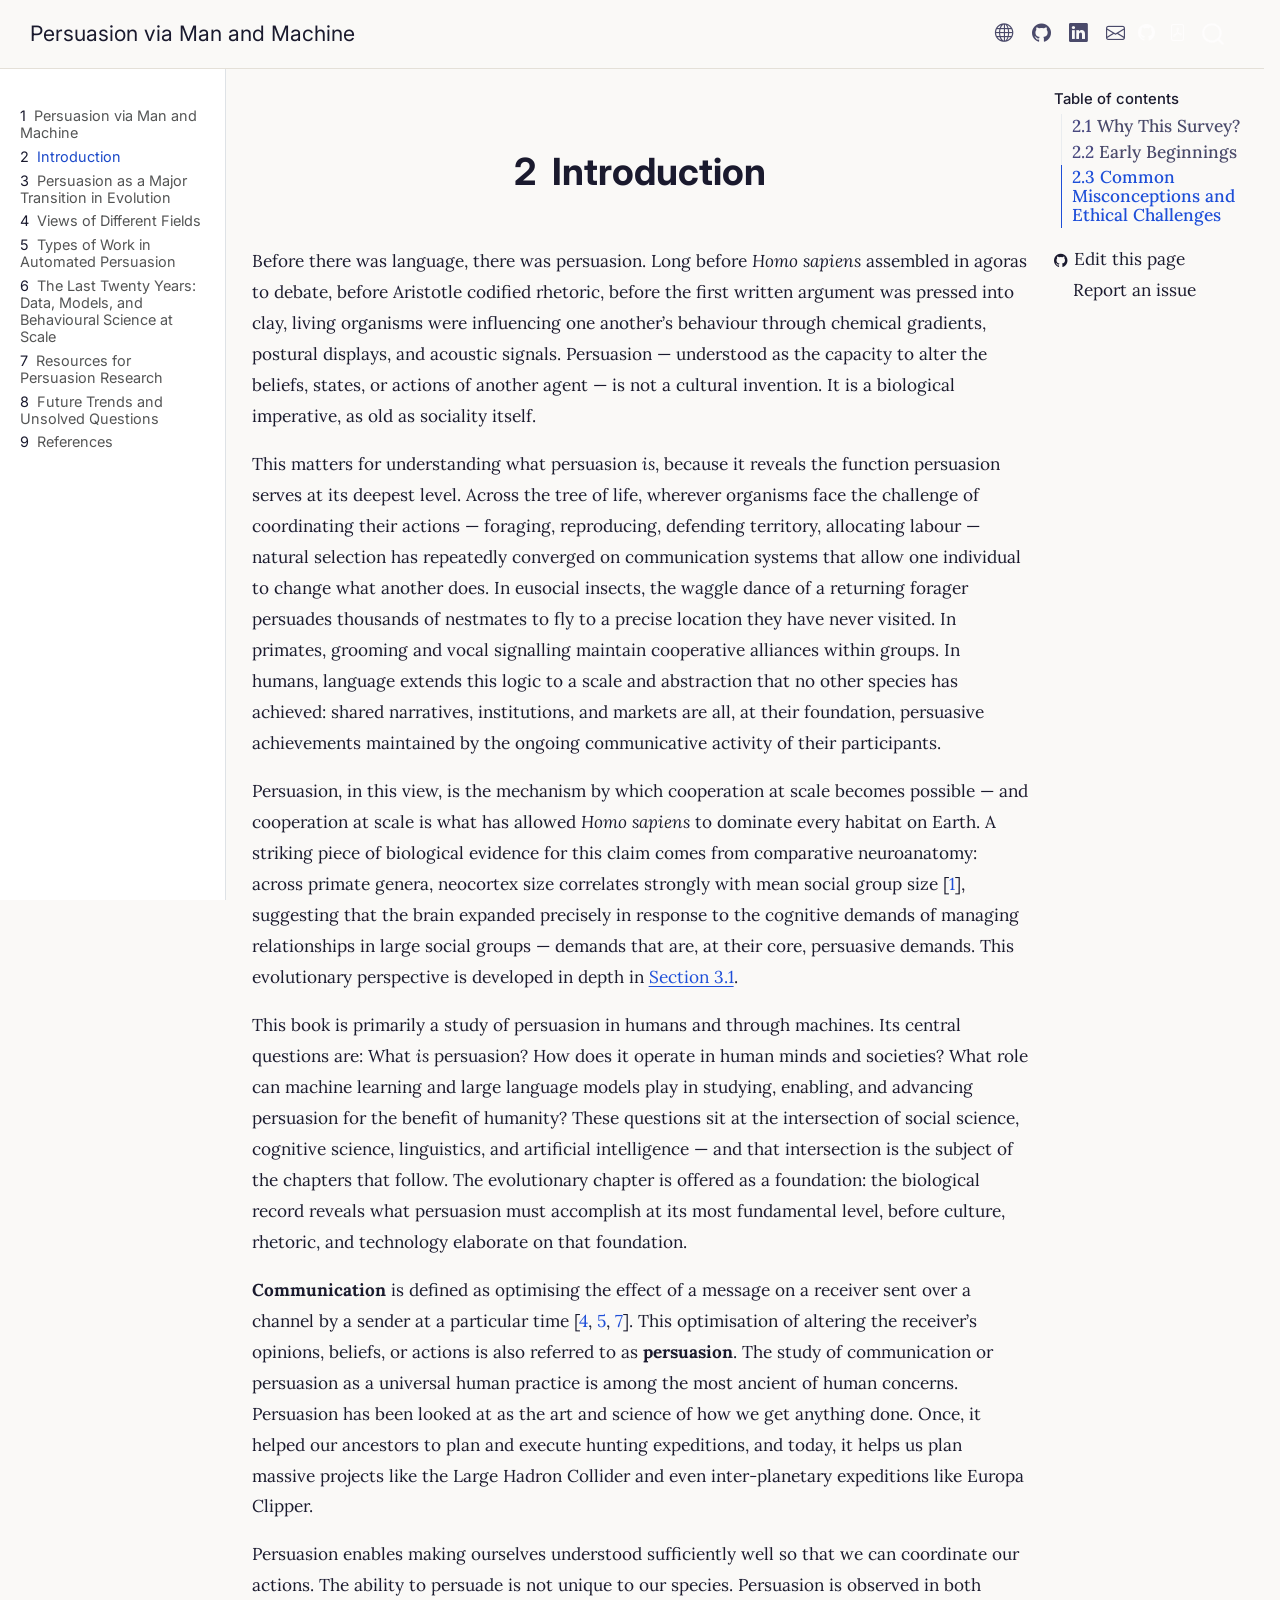
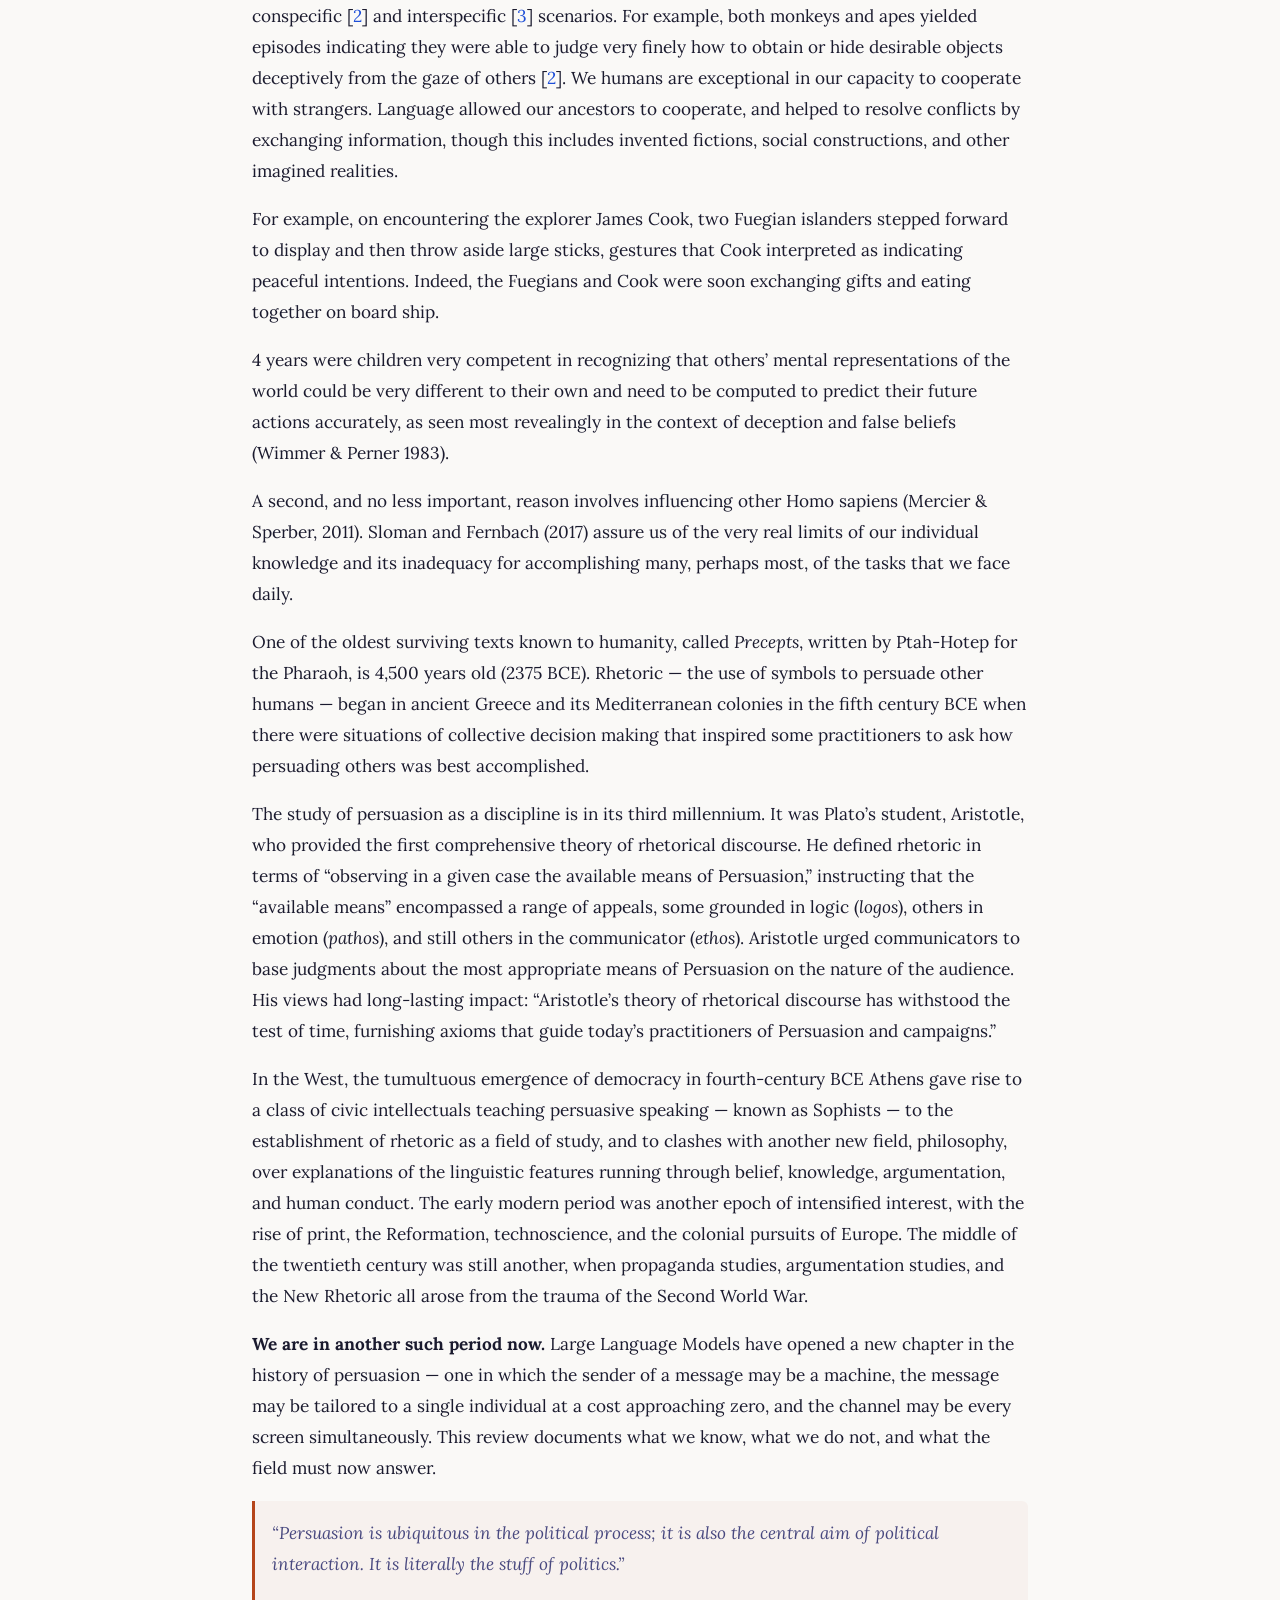
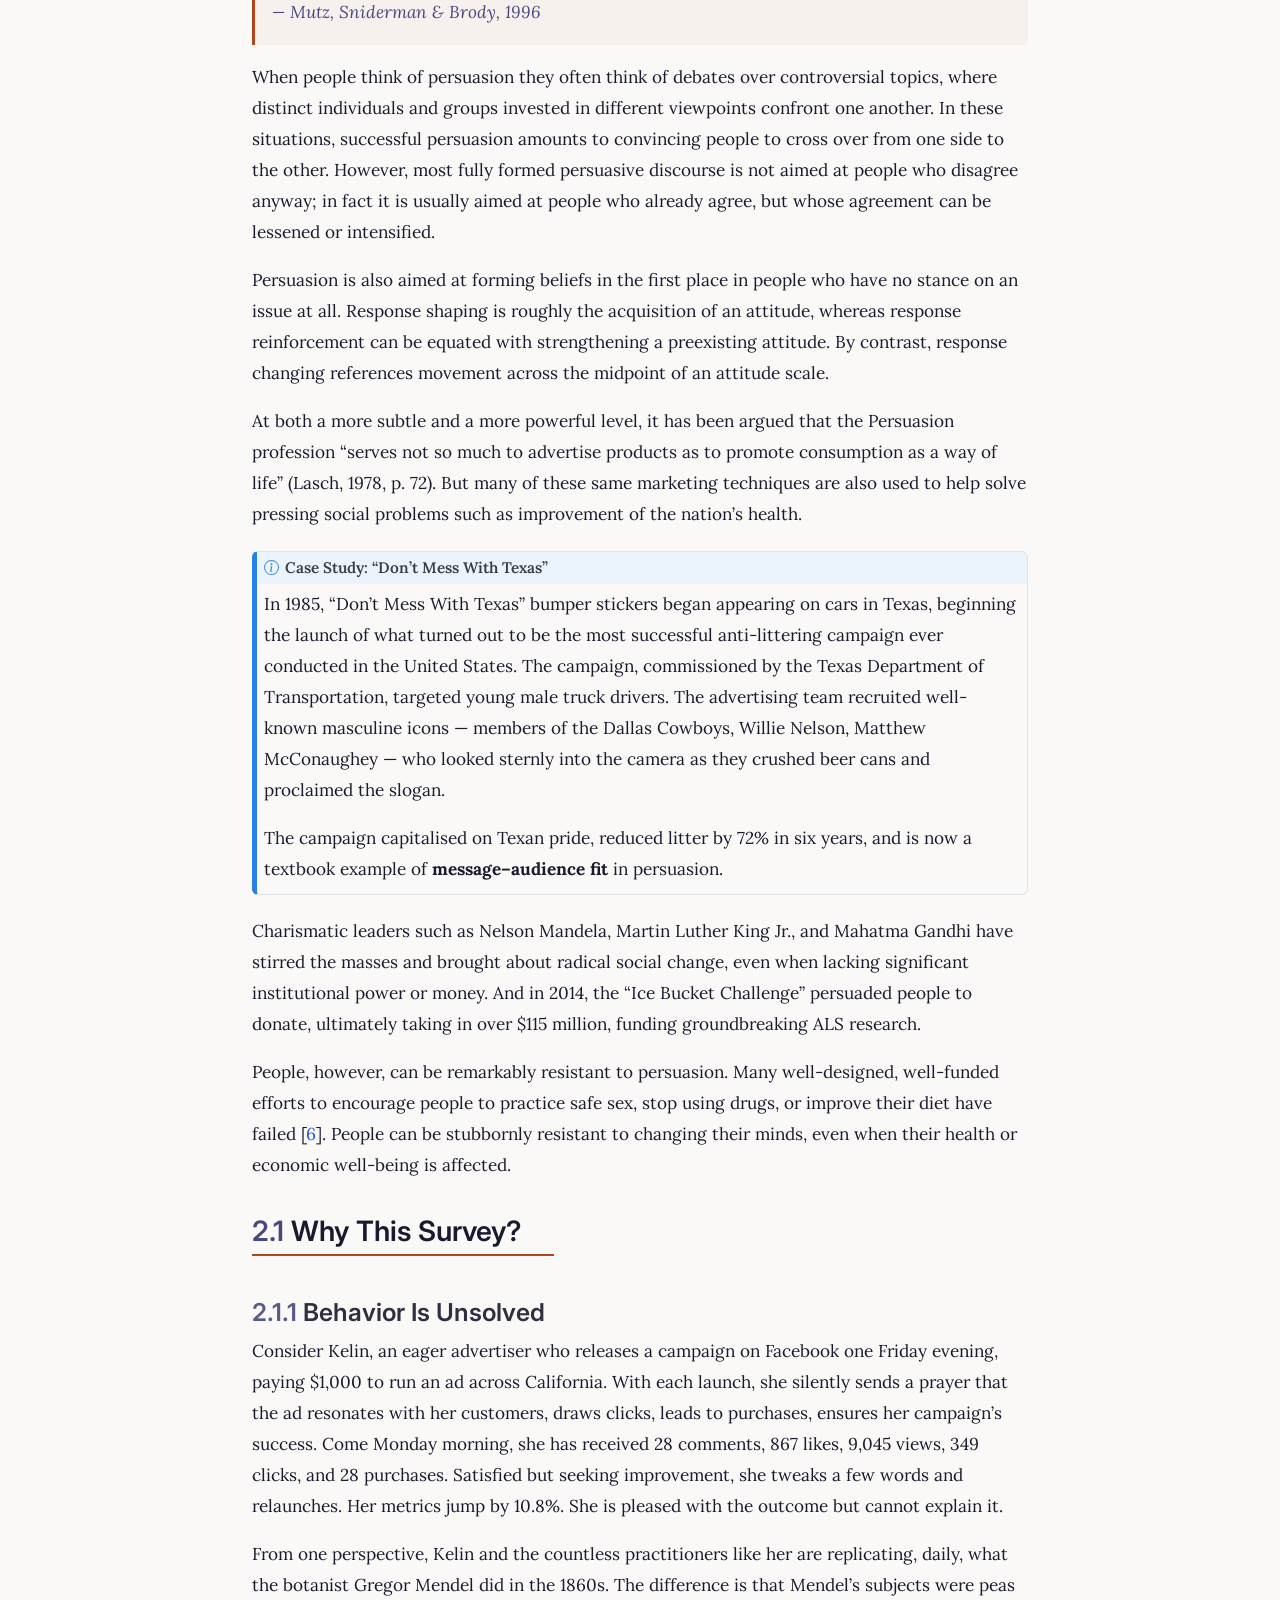
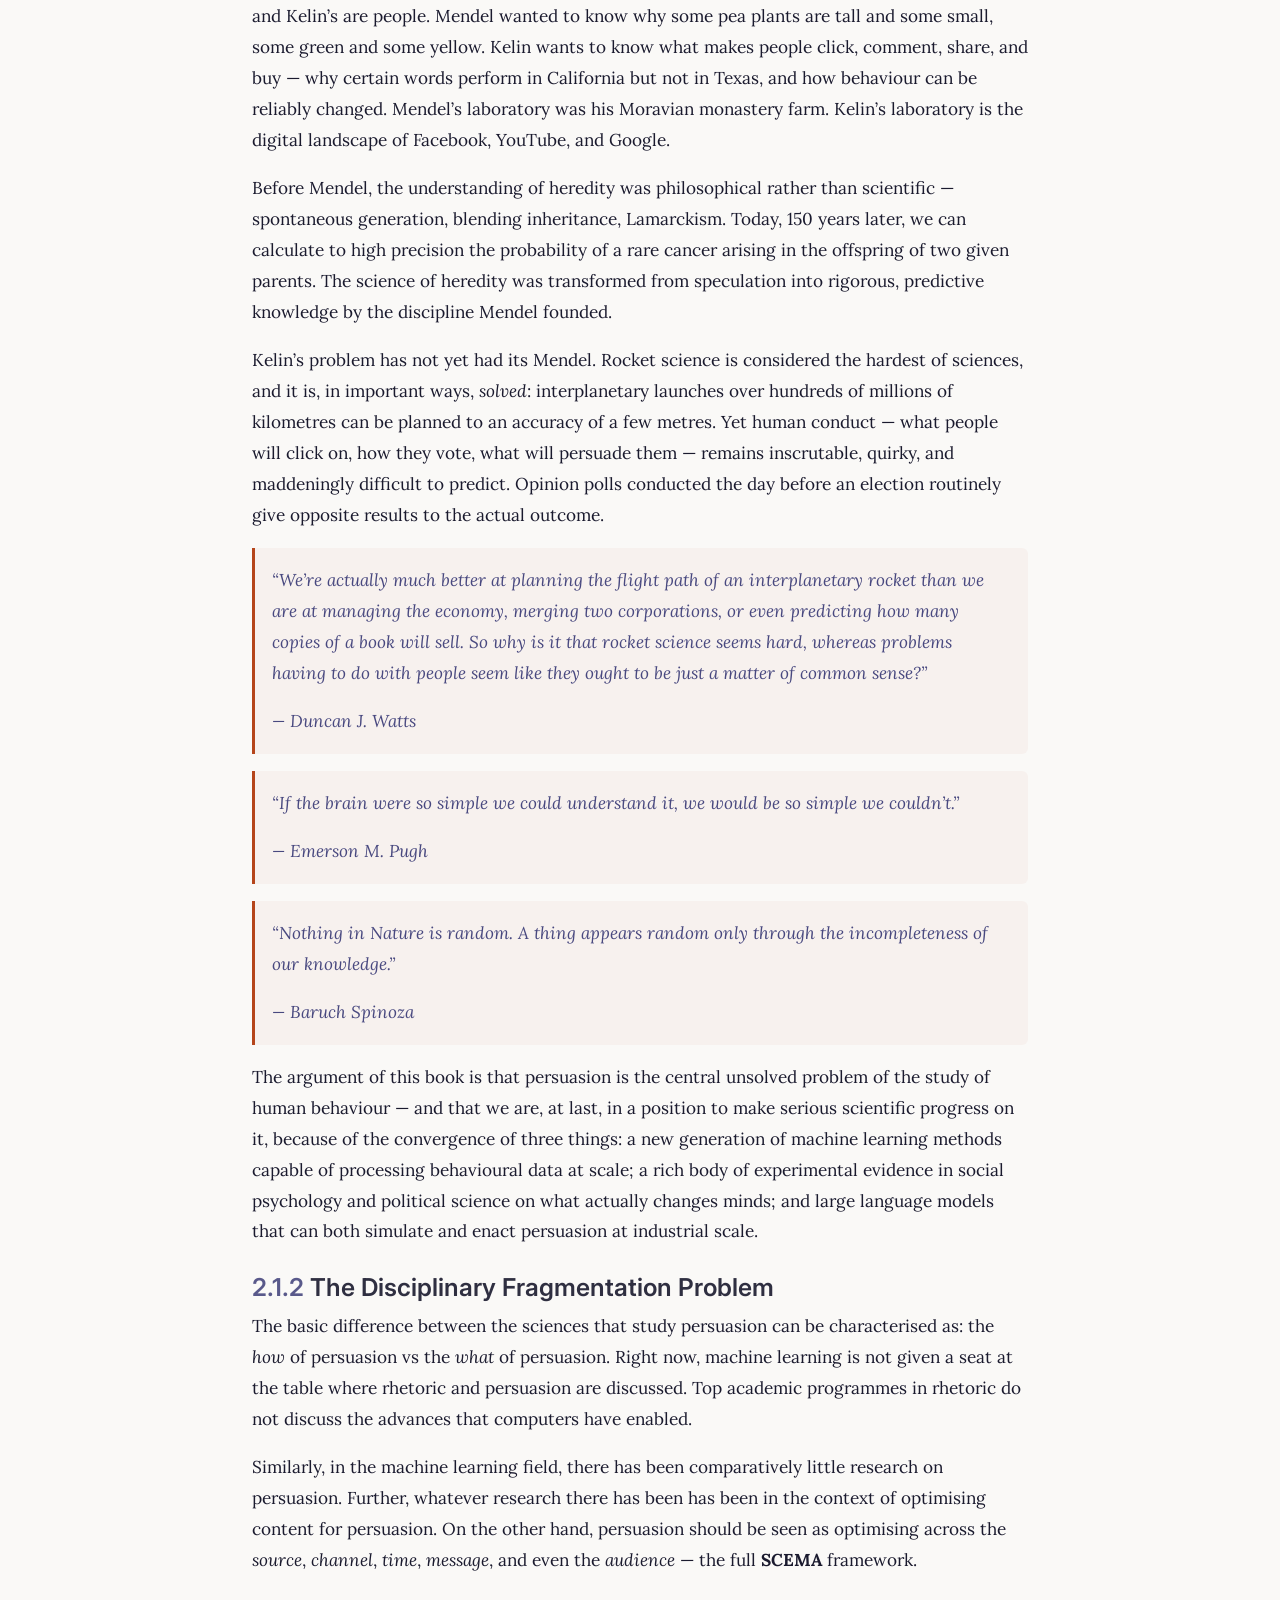
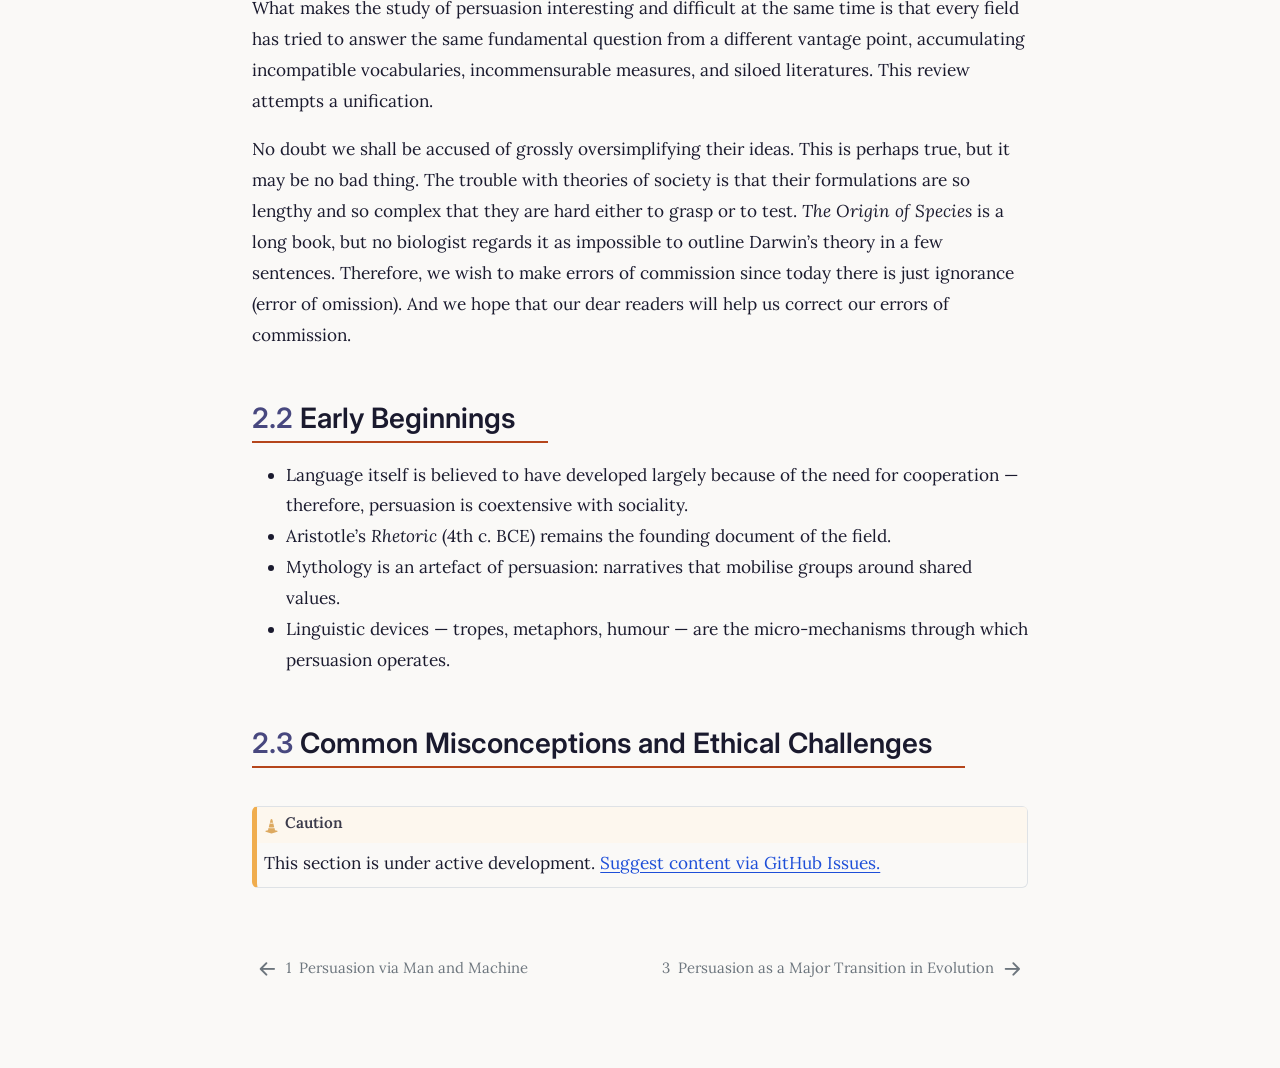
==== commit 07e7f94f: "Built site for gh-pages" ====
--- a/chapters/01-introduction.html
+++ b/chapters/01-introduction.html
@@ -229,7 +229,11 @@
     <h2 id="toc-title">Table of contents</h2>
    
   <ul>
-  <li><a href="#sec-why" id="toc-sec-why" class="nav-link active" data-scroll-target="#sec-why"><span class="header-section-number">2.1</span> Why This Survey?</a></li>
+  <li><a href="#sec-why" id="toc-sec-why" class="nav-link active" data-scroll-target="#sec-why"><span class="header-section-number">2.1</span> Why This Survey?</a>
+  <ul class="collapse">
+  <li><a href="#behavior-is-unsolved" id="toc-behavior-is-unsolved" class="nav-link" data-scroll-target="#behavior-is-unsolved"><span class="header-section-number">2.1.1</span> Behavior Is Unsolved</a></li>
+  <li><a href="#the-disciplinary-fragmentation-problem" id="toc-the-disciplinary-fragmentation-problem" class="nav-link" data-scroll-target="#the-disciplinary-fragmentation-problem"><span class="header-section-number">2.1.2</span> The Disciplinary Fragmentation Problem</a></li>
+  </ul></li>
   <li><a href="#sec-early" id="toc-sec-early" class="nav-link" data-scroll-target="#sec-early"><span class="header-section-number">2.2</span> Early Beginnings</a></li>
   <li><a href="#sec-ethics" id="toc-sec-ethics" class="nav-link" data-scroll-target="#sec-ethics"><span class="header-section-number">2.3</span> Common Misconceptions and Ethical Challenges</a></li>
   </ul>
@@ -259,13 +263,14 @@
 
 <p>Before there was language, there was persuasion. Long before <em>Homo sapiens</em> assembled in agoras to debate, before Aristotle codified rhetoric, before the first written argument was pressed into clay, living organisms were influencing one another’s behaviour through chemical gradients, postural displays, and acoustic signals. Persuasion — understood as the capacity to alter the beliefs, states, or actions of another agent — is not a cultural invention. It is a biological imperative, as old as sociality itself.</p>
 <p>This matters for understanding what persuasion <em>is</em>, because it reveals the function persuasion serves at its deepest level. Across the tree of life, wherever organisms face the challenge of coordinating their actions — foraging, reproducing, defending territory, allocating labour — natural selection has repeatedly converged on communication systems that allow one individual to change what another does. In eusocial insects, the waggle dance of a returning forager persuades thousands of nestmates to fly to a precise location they have never visited. In primates, grooming and vocal signalling maintain cooperative alliances within groups. In humans, language extends this logic to a scale and abstraction that no other species has achieved: shared narratives, institutions, and markets are all, at their foundation, persuasive achievements maintained by the ongoing communicative activity of their participants.</p>
-<p>Persuasion, in this view, is the mechanism by which cooperation at scale becomes possible — and cooperation at scale is what has allowed <em>Homo sapiens</em> to dominate every habitat on Earth. We return to this evolutionary perspective in depth in <a href="02-evolution.html#sec-major-transitions" class="quarto-xref"><span>Section 3.1</span></a>. For now, it is enough to note that the study of persuasion is not the study of a human peculiarity. It is the study of one of evolution’s most powerful and recurrent inventions.</p>
-<p><strong>Communication</strong> is defined as optimising the effect of a message on a receiver sent over a channel by a sender at a particular time <span class="citation" data-cites="lasswell1948structure lasswell1971propaganda shannon-weaver-1949">[<a href="references.html#ref-lasswell1971propaganda" role="doc-biblioref">3</a>, <a href="references.html#ref-lasswell1948structure" role="doc-biblioref">4</a>, <a href="references.html#ref-shannon-weaver-1949" role="doc-biblioref">6</a>]</span>. This optimisation of altering the receiver’s opinions, beliefs, or actions is also referred to as <strong>persuasion</strong>. The study of communication or persuasion as a universal human practice is among the most ancient of human concerns. Persuasion has been looked at as the art and science of how we get anything done. Once, it helped our ancestors to plan and execute hunting expeditions, and today, it helps us plan massive projects like the Large Hadron Collider and even inter-planetary expeditions like Europa Clipper.</p>
-<p>Persuasion enables making ourselves understood sufficiently well so that we can coordinate our actions. The ability to persuade is not unique to our species. Persuasion is observed in both conspecific <span class="citation" data-cites="hare2000chimpanzees">[<a href="references.html#ref-hare2000chimpanzees" role="doc-biblioref">1</a>]</span> and interspecific <span class="citation" data-cites="krebs1984animal">[<a href="references.html#ref-krebs1984animal" role="doc-biblioref">2</a>]</span> scenarios. For example, both monkeys and apes yielded episodes indicating they were able to judge very finely how to obtain or hide desirable objects deceptively from the gaze of others <span class="citation" data-cites="hare2000chimpanzees">[<a href="references.html#ref-hare2000chimpanzees" role="doc-biblioref">1</a>]</span>. We humans are exceptional in our capacity to cooperate with strangers. Language allowed our ancestors to cooperate, and helped to resolve conflicts by exchanging information, though this includes invented fictions, social constructions, and other imagined realities.</p>
+<p>Persuasion, in this view, is the mechanism by which cooperation at scale becomes possible — and cooperation at scale is what has allowed <em>Homo sapiens</em> to dominate every habitat on Earth. A striking piece of biological evidence for this claim comes from comparative neuroanatomy: across primate genera, neocortex size correlates strongly with mean social group size <span class="citation" data-cites="dunbar1992neocortex">[<a href="references.html#ref-dunbar1992neocortex" role="doc-biblioref">1</a>]</span>, suggesting that the brain expanded precisely in response to the cognitive demands of managing relationships in large social groups — demands that are, at their core, persuasive demands. This evolutionary perspective is developed in depth in <a href="02-evolution.html#sec-major-transitions" class="quarto-xref"><span>Section 3.1</span></a>.</p>
+<p>This book is primarily a study of persuasion in humans and through machines. Its central questions are: What <em>is</em> persuasion? How does it operate in human minds and societies? What role can machine learning and large language models play in studying, enabling, and advancing persuasion for the benefit of humanity? These questions sit at the intersection of social science, cognitive science, linguistics, and artificial intelligence — and that intersection is the subject of the chapters that follow. The evolutionary chapter is offered as a foundation: the biological record reveals what persuasion must accomplish at its most fundamental level, before culture, rhetoric, and technology elaborate on that foundation.</p>
+<p><strong>Communication</strong> is defined as optimising the effect of a message on a receiver sent over a channel by a sender at a particular time <span class="citation" data-cites="lasswell1948structure lasswell1971propaganda shannon-weaver-1949">[<a href="references.html#ref-lasswell1971propaganda" role="doc-biblioref">4</a>, <a href="references.html#ref-lasswell1948structure" role="doc-biblioref">5</a>, <a href="references.html#ref-shannon-weaver-1949" role="doc-biblioref">7</a>]</span>. This optimisation of altering the receiver’s opinions, beliefs, or actions is also referred to as <strong>persuasion</strong>. The study of communication or persuasion as a universal human practice is among the most ancient of human concerns. Persuasion has been looked at as the art and science of how we get anything done. Once, it helped our ancestors to plan and execute hunting expeditions, and today, it helps us plan massive projects like the Large Hadron Collider and even inter-planetary expeditions like Europa Clipper.</p>
+<p>Persuasion enables making ourselves understood sufficiently well so that we can coordinate our actions. The ability to persuade is not unique to our species. Persuasion is observed in both conspecific <span class="citation" data-cites="hare2000chimpanzees">[<a href="references.html#ref-hare2000chimpanzees" role="doc-biblioref">2</a>]</span> and interspecific <span class="citation" data-cites="krebs1984animal">[<a href="references.html#ref-krebs1984animal" role="doc-biblioref">3</a>]</span> scenarios. For example, both monkeys and apes yielded episodes indicating they were able to judge very finely how to obtain or hide desirable objects deceptively from the gaze of others <span class="citation" data-cites="hare2000chimpanzees">[<a href="references.html#ref-hare2000chimpanzees" role="doc-biblioref">2</a>]</span>. We humans are exceptional in our capacity to cooperate with strangers. Language allowed our ancestors to cooperate, and helped to resolve conflicts by exchanging information, though this includes invented fictions, social constructions, and other imagined realities.</p>
 <p>For example, on encountering the explorer James Cook, two Fuegian islanders stepped forward to display and then throw aside large sticks, gestures that Cook interpreted as indicating peaceful intentions. Indeed, the Fuegians and Cook were soon exchanging gifts and eating together on board ship.</p>
 <p>4 years were children very competent in recognizing that others’ mental representations of the world could be very different to their own and need to be computed to predict their future actions accurately, as seen most revealingly in the context of deception and false beliefs (Wimmer &amp; Perner 1983).</p>
 <p>A second, and no less important, reason involves influencing other Homo sapiens (Mercier &amp; Sperber, 2011). Sloman and Fernbach (2017) assure us of the very real limits of our individual knowledge and its inadequacy for accomplishing many, perhaps most, of the tasks that we face daily.</p>
-<p>One of the oldest books on persuasion, called <em>Precepts</em>, written by Ptah-Hotep for the Pharaoh, is 4,500 years old (2375 BCE). Rhetoric — the use of symbols to persuade other humans — began in ancient Greece and its Mediterranean colonies in the fifth century BCE when there were situations of collective decision making that inspired some practitioners to ask how persuading others was best accomplished.</p>
+<p>One of the oldest surviving texts known to humanity, called <em>Precepts</em>, written by Ptah-Hotep for the Pharaoh, is 4,500 years old (2375 BCE). Rhetoric — the use of symbols to persuade other humans — began in ancient Greece and its Mediterranean colonies in the fifth century BCE when there were situations of collective decision making that inspired some practitioners to ask how persuading others was best accomplished.</p>
 <p>The study of persuasion as a discipline is in its third millennium. It was Plato’s student, Aristotle, who provided the first comprehensive theory of rhetorical discourse. He defined rhetoric in terms of “observing in a given case the available means of Persuasion,” instructing that the “available means” encompassed a range of appeals, some grounded in logic (<em>logos</em>), others in emotion (<em>pathos</em>), and still others in the communicator (<em>ethos</em>). Aristotle urged communicators to base judgments about the most appropriate means of Persuasion on the nature of the audience. His views had long-lasting impact: “Aristotle’s theory of rhetorical discourse has withstood the test of time, furnishing axioms that guide today’s practitioners of Persuasion and campaigns.”</p>
 <p>In the West, the tumultuous emergence of democracy in fourth-century BCE Athens gave rise to a class of civic intellectuals teaching persuasive speaking — known as Sophists — to the establishment of rhetoric as a field of study, and to clashes with another new field, philosophy, over explanations of the linguistic features running through belief, knowledge, argumentation, and human conduct. The early modern period was another epoch of intensified interest, with the rise of print, the Reformation, technoscience, and the colonial pursuits of Europe. The middle of the twentieth century was still another, when propaganda studies, argumentation studies, and the New Rhetoric all arose from the trauma of the Second World War.</p>
 <p><strong>We are in another such period now.</strong> Large Language Models have opened a new chapter in the history of persuasion — one in which the sender of a message may be a machine, the message may be tailored to a single individual at a cost approaching zero, and the channel may be every screen simultaneously. This review documents what we know, what we do not, and what the field must now answer.</p>
@@ -291,12 +296,36 @@
 </div>
 </div>
 <p>Charismatic leaders such as Nelson Mandela, Martin Luther King Jr., and Mahatma Gandhi have stirred the masses and brought about radical social change, even when lacking significant institutional power or money. And in 2014, the “Ice Bucket Challenge” persuaded people to donate, ultimately taking in over $115 million, funding groundbreaking ALS research.</p>
-<p>People, however, can be remarkably resistant to persuasion. Many well-designed, well-funded efforts to encourage people to practice safe sex, stop using drugs, or improve their diet have failed <span class="citation" data-cites="petty1986elaboration">[<a href="references.html#ref-petty1986elaboration" role="doc-biblioref">5</a>]</span>. People can be stubbornly resistant to changing their minds, even when their health or economic well-being is affected.</p>
+<p>People, however, can be remarkably resistant to persuasion. Many well-designed, well-funded efforts to encourage people to practice safe sex, stop using drugs, or improve their diet have failed <span class="citation" data-cites="petty1986elaboration">[<a href="references.html#ref-petty1986elaboration" role="doc-biblioref">6</a>]</span>. People can be stubbornly resistant to changing their minds, even when their health or economic well-being is affected.</p>
 <section id="sec-why" class="level2" data-number="2.1">
 <h2 data-number="2.1" class="anchored" data-anchor-id="sec-why"><span class="header-section-number">2.1</span> Why This Survey?</h2>
+<section id="behavior-is-unsolved" class="level3" data-number="2.1.1">
+<h3 data-number="2.1.1" class="anchored" data-anchor-id="behavior-is-unsolved"><span class="header-section-number">2.1.1</span> Behavior Is Unsolved</h3>
+<p>Consider Kelin, an eager advertiser who releases a campaign on Facebook one Friday evening, paying $1,000 to run an ad across California. With each launch, she silently sends a prayer that the ad resonates with her customers, draws clicks, leads to purchases, ensures her campaign’s success. Come Monday morning, she has received 28 comments, 867 likes, 9,045 views, 349 clicks, and 28 purchases. Satisfied but seeking improvement, she tweaks a few words and relaunches. Her metrics jump by 10.8%. She is pleased with the outcome but cannot explain it.</p>
+<p>From one perspective, Kelin and the countless practitioners like her are replicating, daily, what the botanist Gregor Mendel did in the 1860s. The difference is that Mendel’s subjects were peas and Kelin’s are people. Mendel wanted to know why some pea plants are tall and some small, some green and some yellow. Kelin wants to know what makes people click, comment, share, and buy — why certain words perform in California but not in Texas, and how behaviour can be reliably changed. Mendel’s laboratory was his Moravian monastery farm. Kelin’s laboratory is the digital landscape of Facebook, YouTube, and Google.</p>
+<p>Before Mendel, the understanding of heredity was philosophical rather than scientific — spontaneous generation, blending inheritance, Lamarckism. Today, 150 years later, we can calculate to high precision the probability of a rare cancer arising in the offspring of two given parents. The science of heredity was transformed from speculation into rigorous, predictive knowledge by the discipline Mendel founded.</p>
+<p>Kelin’s problem has not yet had its Mendel. Rocket science is considered the hardest of sciences, and it is, in important ways, <em>solved</em>: interplanetary launches over hundreds of millions of kilometres can be planned to an accuracy of a few metres. Yet human conduct — what people will click on, how they vote, what will persuade them — remains inscrutable, quirky, and maddeningly difficult to predict. Opinion polls conducted the day before an election routinely give opposite results to the actual outcome.</p>
+<blockquote class="blockquote">
+<p>“We’re actually much better at planning the flight path of an interplanetary rocket than we are at managing the economy, merging two corporations, or even predicting how many copies of a book will sell. So why is it that rocket science seems hard, whereas problems having to do with people seem like they ought to be just a matter of common sense?”</p>
+<p>— Duncan J. Watts</p>
+</blockquote>
+<blockquote class="blockquote">
+<p>“If the brain were so simple we could understand it, we would be so simple we couldn’t.”</p>
+<p>— Emerson M. Pugh</p>
+</blockquote>
+<blockquote class="blockquote">
+<p>“Nothing in Nature is random. A thing appears random only through the incompleteness of our knowledge.”</p>
+<p>— Baruch Spinoza</p>
+</blockquote>
+<p>The argument of this book is that persuasion is the central unsolved problem of the study of human behaviour — and that we are, at last, in a position to make serious scientific progress on it, because of the convergence of three things: a new generation of machine learning methods capable of processing behavioural data at scale; a rich body of experimental evidence in social psychology and political science on what actually changes minds; and large language models that can both simulate and enact persuasion at industrial scale.</p>
+</section>
+<section id="the-disciplinary-fragmentation-problem" class="level3" data-number="2.1.2">
+<h3 data-number="2.1.2" class="anchored" data-anchor-id="the-disciplinary-fragmentation-problem"><span class="header-section-number">2.1.2</span> The Disciplinary Fragmentation Problem</h3>
 <p>The basic difference between the sciences that study persuasion can be characterised as: the <em>how</em> of persuasion vs the <em>what</em> of persuasion. Right now, machine learning is not given a seat at the table where rhetoric and persuasion are discussed. Top academic programmes in rhetoric do not discuss the advances that computers have enabled.</p>
 <p>Similarly, in the machine learning field, there has been comparatively little research on persuasion. Further, whatever research there has been has been in the context of optimising content for persuasion. On the other hand, persuasion should be seen as optimising across the <em>source</em>, <em>channel</em>, <em>time</em>, <em>message</em>, and even the <em>audience</em> — the full <strong>SCEMA</strong> framework.</p>
 <p>What makes the study of persuasion interesting and difficult at the same time is that every field has tried to answer the same fundamental question from a different vantage point, accumulating incompatible vocabularies, incommensurable measures, and siloed literatures. This review attempts a unification.</p>
+<p>No doubt we shall be accused of grossly oversimplifying their ideas. This is perhaps true, but it may be no bad thing. The trouble with theories of society is that their formulations are so lengthy and so complex that they are hard either to grasp or to test. <em>The Origin of Species</em> is a long book, but no biologist regards it as impossible to outline Darwin’s theory in a few sentences. Therefore, we wish to make errors of commission since today there is just ignorance (error of omission). And we hope that our dear readers will help us correct our errors of commission.</p>
+</section>
 </section>
 <section id="sec-early" class="level2" data-number="2.2">
 <h2 data-number="2.2" class="anchored" data-anchor-id="sec-early"><span class="header-section-number">2.2</span> Early Beginnings</h2>
@@ -325,23 +354,26 @@
 
 
 <div id="refs" class="references csl-bib-body" data-entry-spacing="0" role="list" style="display: none">
+<div id="ref-dunbar1992neocortex" class="csl-entry" role="listitem">
+<div class="csl-left-margin">[1] </div><div class="csl-right-inline">Dunbar, R.I.M. 1992. Neocortex size as a constraint on group size in primates. <em>Journal of Human Evolution</em>. 22, 6 (1992), 469–493.</div>
+</div>
 <div id="ref-hare2000chimpanzees" class="csl-entry" role="listitem">
-<div class="csl-left-margin">[1] </div><div class="csl-right-inline">Hare, B. et al. 2000. Chimpanzees know what conspecifics do and do not see. <em>Animal Behaviour</em>. 59, 4 (2000), 771–785.</div>
+<div class="csl-left-margin">[2] </div><div class="csl-right-inline">Hare, B. et al. 2000. Chimpanzees know what conspecifics do and do not see. <em>Animal Behaviour</em>. 59, 4 (2000), 771–785.</div>
 </div>
 <div id="ref-krebs1984animal" class="csl-entry" role="listitem">
-<div class="csl-left-margin">[2] </div><div class="csl-right-inline">Krebs, J.R. and Dawkins, R. 1984. Animal signals: Mind-reading and manipulation. (1984).</div>
+<div class="csl-left-margin">[3] </div><div class="csl-right-inline">Krebs, J.R. and Dawkins, R. 1984. Animal signals: Mind-reading and manipulation. (1984).</div>
 </div>
 <div id="ref-lasswell1971propaganda" class="csl-entry" role="listitem">
-<div class="csl-left-margin">[3] </div><div class="csl-right-inline">Lasswell, H.D. 1971. <em>Propaganda technique in world war i</em>. MIT press.</div>
+<div class="csl-left-margin">[4] </div><div class="csl-right-inline">Lasswell, H.D. 1971. <em>Propaganda technique in world war i</em>. MIT press.</div>
 </div>
 <div id="ref-lasswell1948structure" class="csl-entry" role="listitem">
-<div class="csl-left-margin">[4] </div><div class="csl-right-inline">Lasswell, H.D. 1948. The structure and function of communication in society. <em>The communication of ideas</em>. 37, 1 (1948), 136–139.</div>
+<div class="csl-left-margin">[5] </div><div class="csl-right-inline">Lasswell, H.D. 1948. The structure and function of communication in society. <em>The communication of ideas</em>. 37, 1 (1948), 136–139.</div>
 </div>
 <div id="ref-petty1986elaboration" class="csl-entry" role="listitem">
-<div class="csl-left-margin">[5] </div><div class="csl-right-inline">Petty, R.E. and Cacioppo, J.T. 1986. The elaboration likelihood model of persuasion. <em>Communication and persuasion</em>. Springer. 1–24.</div>
+<div class="csl-left-margin">[6] </div><div class="csl-right-inline">Petty, R.E. and Cacioppo, J.T. 1986. The elaboration likelihood model of persuasion. <em>Communication and persuasion</em>. Springer. 1–24.</div>
 </div>
 <div id="ref-shannon-weaver-1949" class="csl-entry" role="listitem">
-<div class="csl-left-margin">[6] </div><div class="csl-right-inline">Shannon, C.E. and Weaver, W. 1949. <em>The mathematical theory of communication.</em> University of Illinois Press.</div>
+<div class="csl-left-margin">[7] </div><div class="csl-right-inline">Shannon, C.E. and Weaver, W. 1949. <em>The mathematical theory of communication.</em> University of Illinois Press.</div>
 </div>
 </div>
 </section>
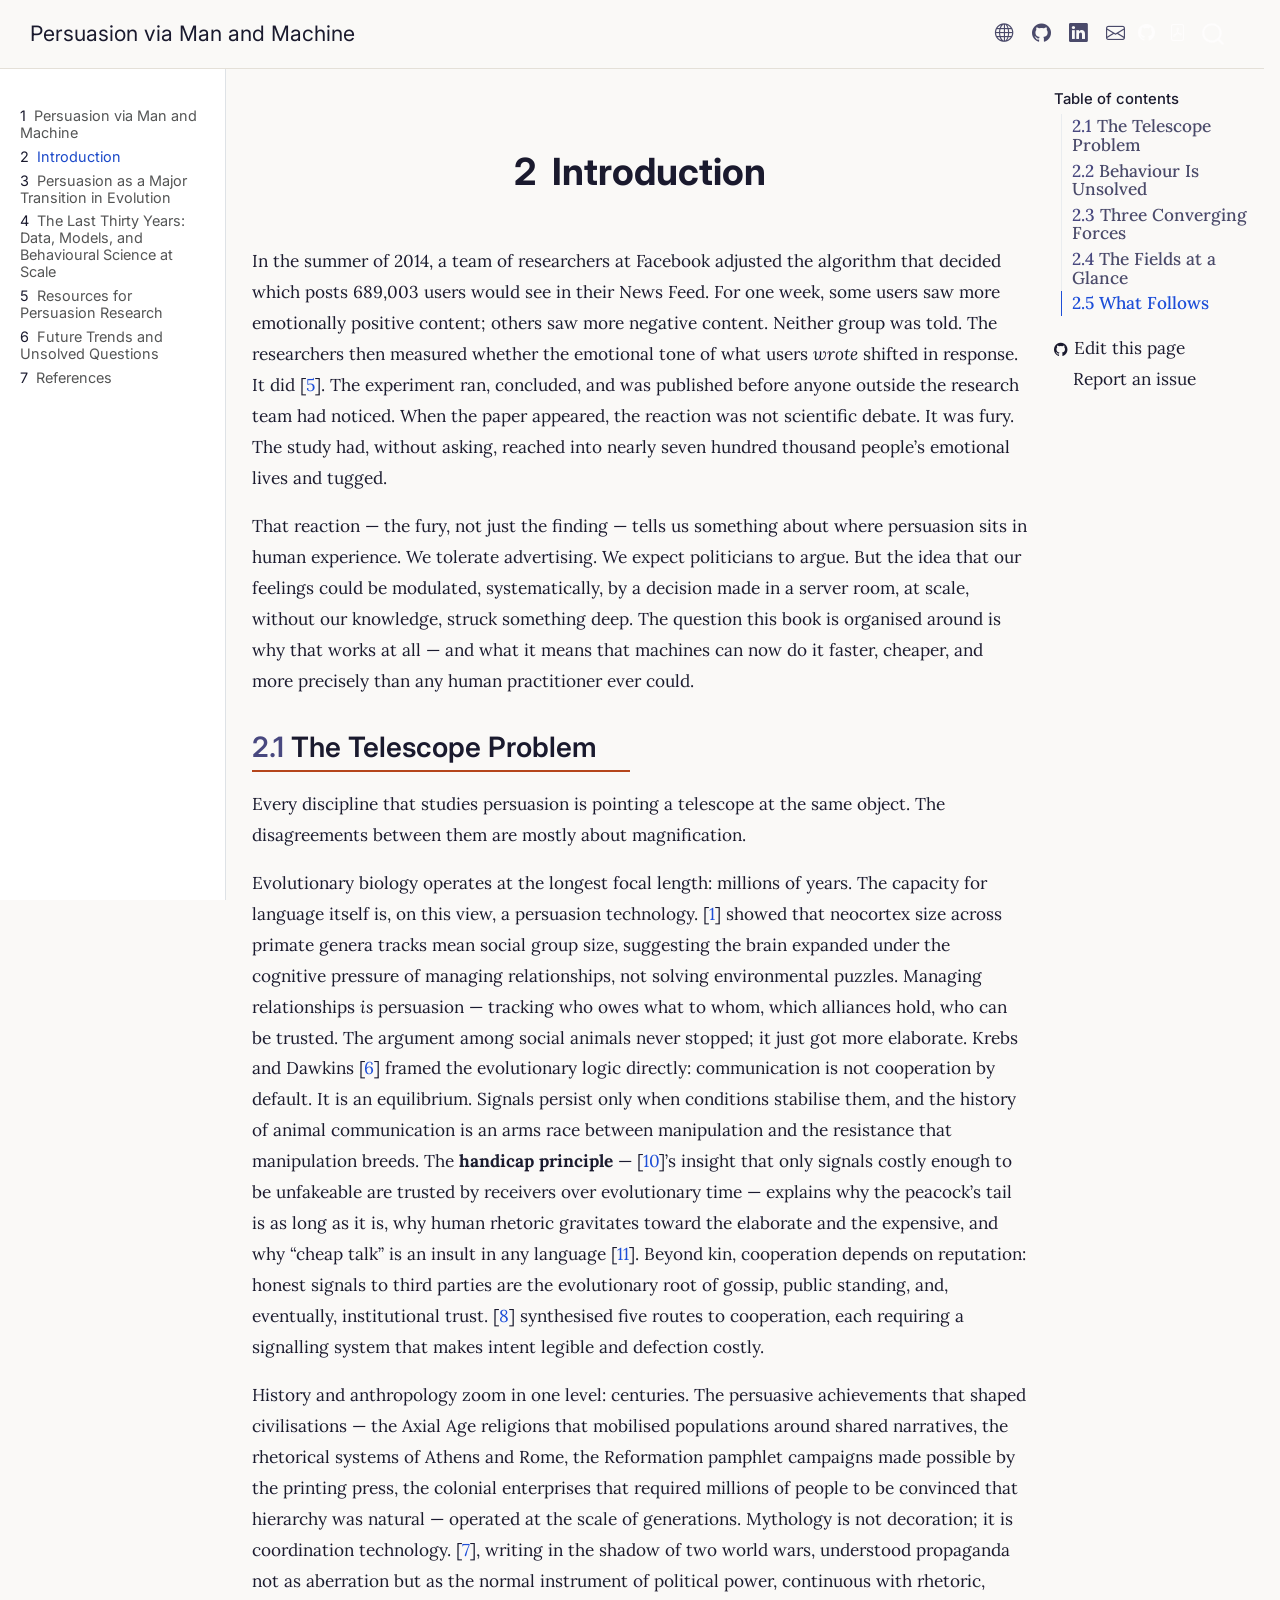
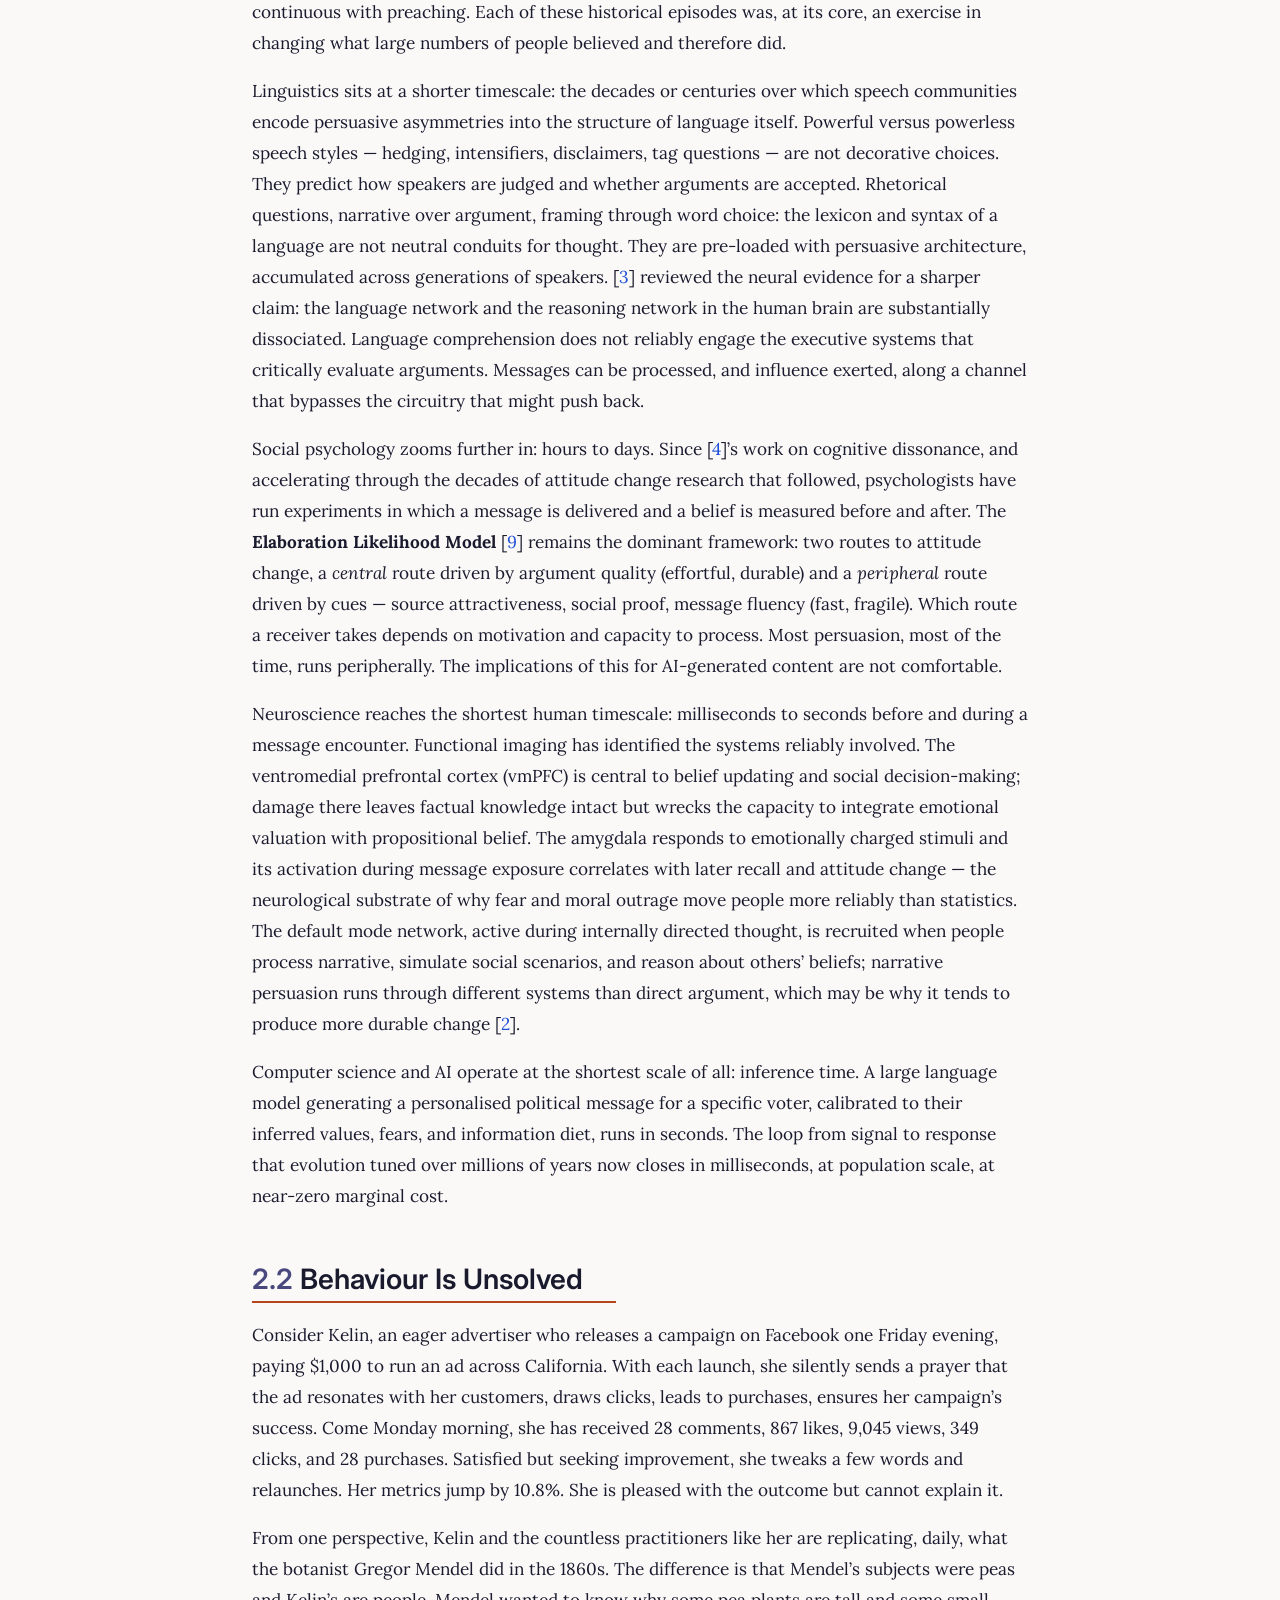
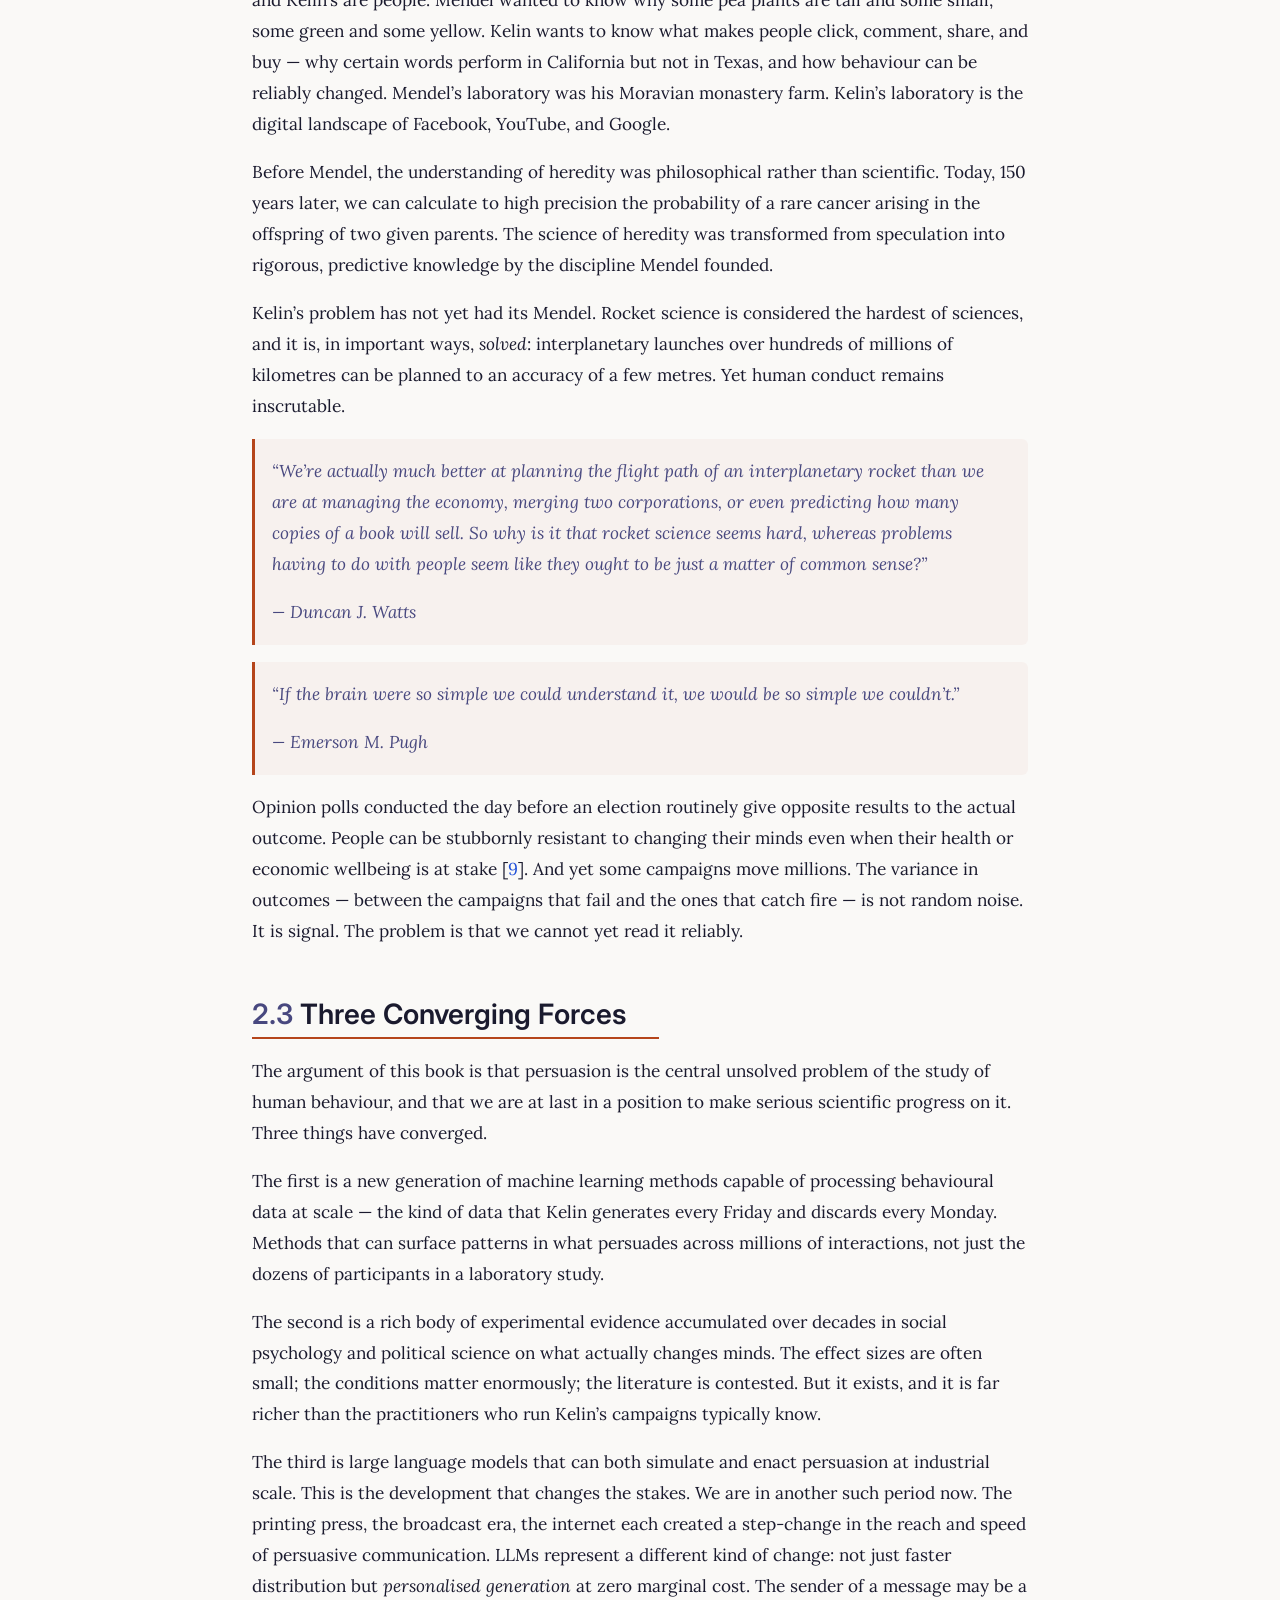
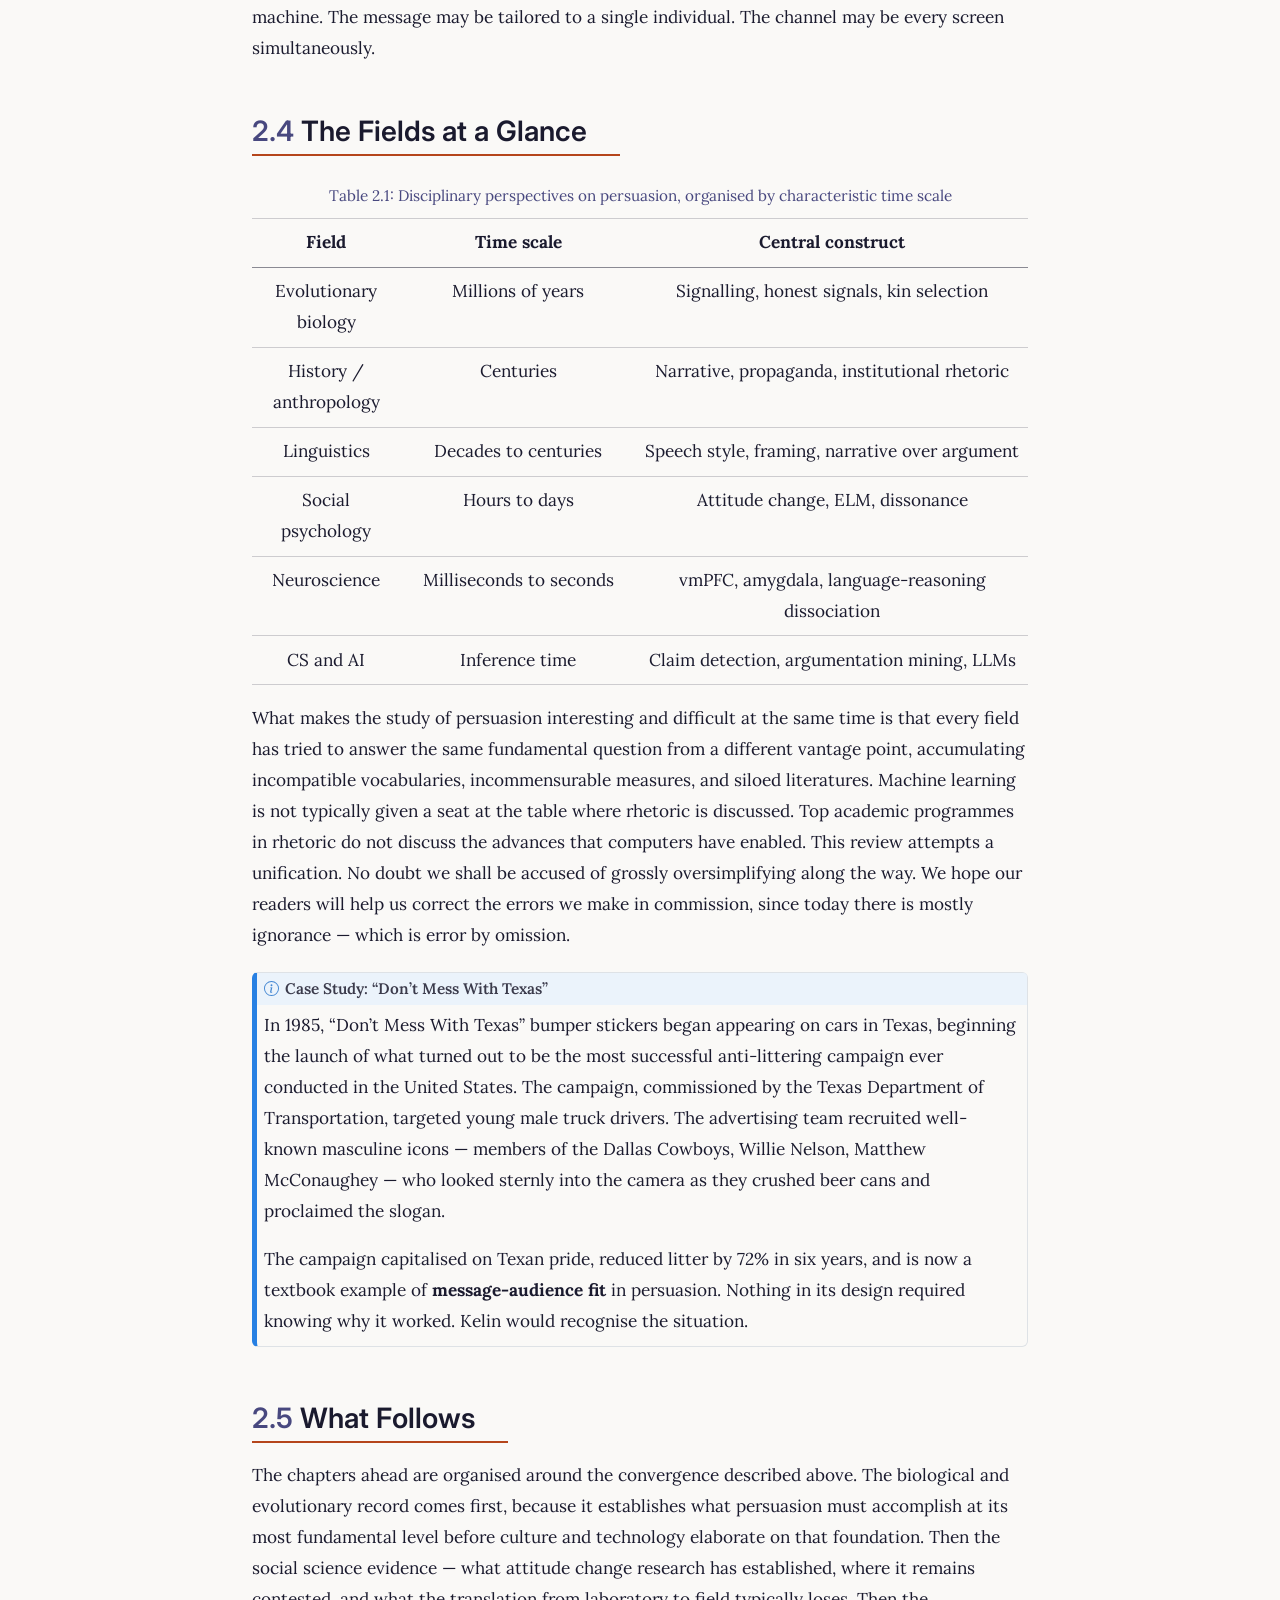
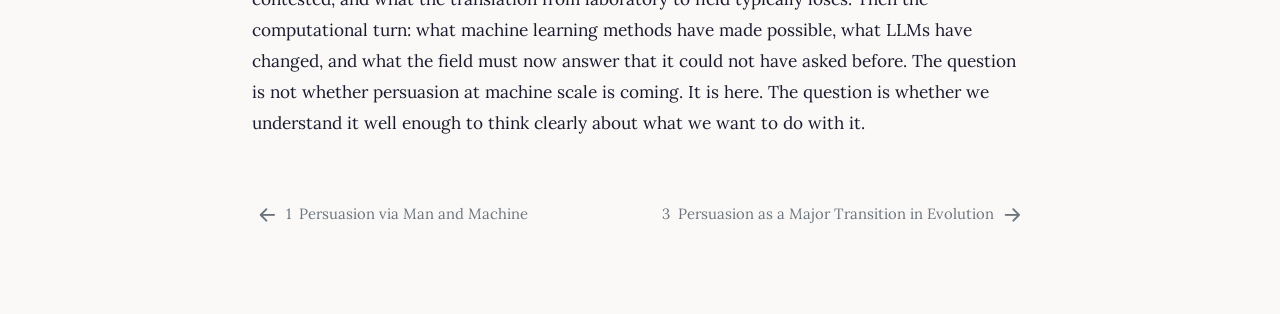
==== commit da87b97c: "Built site for gh-pages" ====
--- a/chapters/01-introduction.html
+++ b/chapters/01-introduction.html
@@ -185,38 +185,26 @@
 </li>
         <li class="sidebar-item">
   <div class="sidebar-item-container"> 
-  <a href="../chapters/03-views.html" class="sidebar-item-text sidebar-link">
- <span class="menu-text"><span class="chapter-number">4</span>&nbsp; <span class="chapter-title">Views of Different Fields</span></span></a>
-  </div>
-</li>
-        <li class="sidebar-item">
-  <div class="sidebar-item-container"> 
-  <a href="../chapters/04-automated.html" class="sidebar-item-text sidebar-link">
- <span class="menu-text"><span class="chapter-number">5</span>&nbsp; <span class="chapter-title">Types of Work in Automated Persuasion</span></span></a>
-  </div>
-</li>
-        <li class="sidebar-item">
-  <div class="sidebar-item-container"> 
   <a href="../chapters/05-digital-revolution.html" class="sidebar-item-text sidebar-link">
- <span class="menu-text"><span class="chapter-number">6</span>&nbsp; <span class="chapter-title">The Last Twenty Years: Data, Models, and Behavioural Science at Scale</span></span></a>
+ <span class="menu-text"><span class="chapter-number">4</span>&nbsp; <span class="chapter-title">The Last Thirty Years: Data, Models, and Behavioural Science at Scale</span></span></a>
   </div>
 </li>
         <li class="sidebar-item">
   <div class="sidebar-item-container"> 
   <a href="../chapters/06-resources.html" class="sidebar-item-text sidebar-link">
- <span class="menu-text"><span class="chapter-number">7</span>&nbsp; <span class="chapter-title">Resources for Persuasion Research</span></span></a>
+ <span class="menu-text"><span class="chapter-number">5</span>&nbsp; <span class="chapter-title">Resources for Persuasion Research</span></span></a>
   </div>
 </li>
         <li class="sidebar-item">
   <div class="sidebar-item-container"> 
   <a href="../chapters/07-future.html" class="sidebar-item-text sidebar-link">
- <span class="menu-text"><span class="chapter-number">8</span>&nbsp; <span class="chapter-title">Future Trends and Unsolved Questions</span></span></a>
+ <span class="menu-text"><span class="chapter-number">6</span>&nbsp; <span class="chapter-title">Future Trends and Unsolved Questions</span></span></a>
   </div>
 </li>
         <li class="sidebar-item">
   <div class="sidebar-item-container"> 
   <a href="../chapters/references.html" class="sidebar-item-text sidebar-link">
- <span class="menu-text"><span class="chapter-number">9</span>&nbsp; <span class="chapter-title">References</span></span></a>
+ <span class="menu-text"><span class="chapter-number">7</span>&nbsp; <span class="chapter-title">References</span></span></a>
   </div>
 </li>
     </ul>
@@ -229,13 +217,11 @@
     <h2 id="toc-title">Table of contents</h2>
    
   <ul>
-  <li><a href="#sec-why" id="toc-sec-why" class="nav-link active" data-scroll-target="#sec-why"><span class="header-section-number">2.1</span> Why This Survey?</a>
-  <ul class="collapse">
-  <li><a href="#behavior-is-unsolved" id="toc-behavior-is-unsolved" class="nav-link" data-scroll-target="#behavior-is-unsolved"><span class="header-section-number">2.1.1</span> Behavior Is Unsolved</a></li>
-  <li><a href="#the-disciplinary-fragmentation-problem" id="toc-the-disciplinary-fragmentation-problem" class="nav-link" data-scroll-target="#the-disciplinary-fragmentation-problem"><span class="header-section-number">2.1.2</span> The Disciplinary Fragmentation Problem</a></li>
-  </ul></li>
-  <li><a href="#sec-early" id="toc-sec-early" class="nav-link" data-scroll-target="#sec-early"><span class="header-section-number">2.2</span> Early Beginnings</a></li>
-  <li><a href="#sec-ethics" id="toc-sec-ethics" class="nav-link" data-scroll-target="#sec-ethics"><span class="header-section-number">2.3</span> Common Misconceptions and Ethical Challenges</a></li>
+  <li><a href="#the-telescope-problem" id="toc-the-telescope-problem" class="nav-link active" data-scroll-target="#the-telescope-problem"><span class="header-section-number">2.1</span> The Telescope Problem</a></li>
+  <li><a href="#behaviour-is-unsolved" id="toc-behaviour-is-unsolved" class="nav-link" data-scroll-target="#behaviour-is-unsolved"><span class="header-section-number">2.2</span> Behaviour Is Unsolved</a></li>
+  <li><a href="#three-converging-forces" id="toc-three-converging-forces" class="nav-link" data-scroll-target="#three-converging-forces"><span class="header-section-number">2.3</span> Three Converging Forces</a></li>
+  <li><a href="#the-fields-at-a-glance" id="toc-the-fields-at-a-glance" class="nav-link" data-scroll-target="#the-fields-at-a-glance"><span class="header-section-number">2.4</span> The Fields at a Glance</a></li>
+  <li><a href="#what-follows" id="toc-what-follows" class="nav-link" data-scroll-target="#what-follows"><span class="header-section-number">2.5</span> What Follows</a></li>
   </ul>
 <div class="toc-actions"><ul><li><a href="https://github.com/yamanksingla/yamanksingla.github.io/edit/main/chapters/01-introduction.qmd" class="toc-action"><i class="bi bi-github"></i>Edit this page</a></li><li><a href="https://github.com/yamanksingla/yamanksingla.github.io/issues/new" class="toc-action"><i class="bi empty"></i>Report an issue</a></li></ul></div></nav>
     </div>
@@ -261,50 +247,24 @@
 </header>
 
 
-<p>Before there was language, there was persuasion. Long before <em>Homo sapiens</em> assembled in agoras to debate, before Aristotle codified rhetoric, before the first written argument was pressed into clay, living organisms were influencing one another’s behaviour through chemical gradients, postural displays, and acoustic signals. Persuasion — understood as the capacity to alter the beliefs, states, or actions of another agent — is not a cultural invention. It is a biological imperative, as old as sociality itself.</p>
-<p>This matters for understanding what persuasion <em>is</em>, because it reveals the function persuasion serves at its deepest level. Across the tree of life, wherever organisms face the challenge of coordinating their actions — foraging, reproducing, defending territory, allocating labour — natural selection has repeatedly converged on communication systems that allow one individual to change what another does. In eusocial insects, the waggle dance of a returning forager persuades thousands of nestmates to fly to a precise location they have never visited. In primates, grooming and vocal signalling maintain cooperative alliances within groups. In humans, language extends this logic to a scale and abstraction that no other species has achieved: shared narratives, institutions, and markets are all, at their foundation, persuasive achievements maintained by the ongoing communicative activity of their participants.</p>
-<p>Persuasion, in this view, is the mechanism by which cooperation at scale becomes possible — and cooperation at scale is what has allowed <em>Homo sapiens</em> to dominate every habitat on Earth. A striking piece of biological evidence for this claim comes from comparative neuroanatomy: across primate genera, neocortex size correlates strongly with mean social group size <span class="citation" data-cites="dunbar1992neocortex">[<a href="references.html#ref-dunbar1992neocortex" role="doc-biblioref">1</a>]</span>, suggesting that the brain expanded precisely in response to the cognitive demands of managing relationships in large social groups — demands that are, at their core, persuasive demands. This evolutionary perspective is developed in depth in <a href="02-evolution.html#sec-major-transitions" class="quarto-xref"><span>Section 3.1</span></a>.</p>
-<p>This book is primarily a study of persuasion in humans and through machines. Its central questions are: What <em>is</em> persuasion? How does it operate in human minds and societies? What role can machine learning and large language models play in studying, enabling, and advancing persuasion for the benefit of humanity? These questions sit at the intersection of social science, cognitive science, linguistics, and artificial intelligence — and that intersection is the subject of the chapters that follow. The evolutionary chapter is offered as a foundation: the biological record reveals what persuasion must accomplish at its most fundamental level, before culture, rhetoric, and technology elaborate on that foundation.</p>
-<p><strong>Communication</strong> is defined as optimising the effect of a message on a receiver sent over a channel by a sender at a particular time <span class="citation" data-cites="lasswell1948structure lasswell1971propaganda shannon-weaver-1949">[<a href="references.html#ref-lasswell1971propaganda" role="doc-biblioref">4</a>, <a href="references.html#ref-lasswell1948structure" role="doc-biblioref">5</a>, <a href="references.html#ref-shannon-weaver-1949" role="doc-biblioref">7</a>]</span>. This optimisation of altering the receiver’s opinions, beliefs, or actions is also referred to as <strong>persuasion</strong>. The study of communication or persuasion as a universal human practice is among the most ancient of human concerns. Persuasion has been looked at as the art and science of how we get anything done. Once, it helped our ancestors to plan and execute hunting expeditions, and today, it helps us plan massive projects like the Large Hadron Collider and even inter-planetary expeditions like Europa Clipper.</p>
-<p>Persuasion enables making ourselves understood sufficiently well so that we can coordinate our actions. The ability to persuade is not unique to our species. Persuasion is observed in both conspecific <span class="citation" data-cites="hare2000chimpanzees">[<a href="references.html#ref-hare2000chimpanzees" role="doc-biblioref">2</a>]</span> and interspecific <span class="citation" data-cites="krebs1984animal">[<a href="references.html#ref-krebs1984animal" role="doc-biblioref">3</a>]</span> scenarios. For example, both monkeys and apes yielded episodes indicating they were able to judge very finely how to obtain or hide desirable objects deceptively from the gaze of others <span class="citation" data-cites="hare2000chimpanzees">[<a href="references.html#ref-hare2000chimpanzees" role="doc-biblioref">2</a>]</span>. We humans are exceptional in our capacity to cooperate with strangers. Language allowed our ancestors to cooperate, and helped to resolve conflicts by exchanging information, though this includes invented fictions, social constructions, and other imagined realities.</p>
-<p>For example, on encountering the explorer James Cook, two Fuegian islanders stepped forward to display and then throw aside large sticks, gestures that Cook interpreted as indicating peaceful intentions. Indeed, the Fuegians and Cook were soon exchanging gifts and eating together on board ship.</p>
-<p>4 years were children very competent in recognizing that others’ mental representations of the world could be very different to their own and need to be computed to predict their future actions accurately, as seen most revealingly in the context of deception and false beliefs (Wimmer &amp; Perner 1983).</p>
-<p>A second, and no less important, reason involves influencing other Homo sapiens (Mercier &amp; Sperber, 2011). Sloman and Fernbach (2017) assure us of the very real limits of our individual knowledge and its inadequacy for accomplishing many, perhaps most, of the tasks that we face daily.</p>
-<p>One of the oldest surviving texts known to humanity, called <em>Precepts</em>, written by Ptah-Hotep for the Pharaoh, is 4,500 years old (2375 BCE). Rhetoric — the use of symbols to persuade other humans — began in ancient Greece and its Mediterranean colonies in the fifth century BCE when there were situations of collective decision making that inspired some practitioners to ask how persuading others was best accomplished.</p>
-<p>The study of persuasion as a discipline is in its third millennium. It was Plato’s student, Aristotle, who provided the first comprehensive theory of rhetorical discourse. He defined rhetoric in terms of “observing in a given case the available means of Persuasion,” instructing that the “available means” encompassed a range of appeals, some grounded in logic (<em>logos</em>), others in emotion (<em>pathos</em>), and still others in the communicator (<em>ethos</em>). Aristotle urged communicators to base judgments about the most appropriate means of Persuasion on the nature of the audience. His views had long-lasting impact: “Aristotle’s theory of rhetorical discourse has withstood the test of time, furnishing axioms that guide today’s practitioners of Persuasion and campaigns.”</p>
-<p>In the West, the tumultuous emergence of democracy in fourth-century BCE Athens gave rise to a class of civic intellectuals teaching persuasive speaking — known as Sophists — to the establishment of rhetoric as a field of study, and to clashes with another new field, philosophy, over explanations of the linguistic features running through belief, knowledge, argumentation, and human conduct. The early modern period was another epoch of intensified interest, with the rise of print, the Reformation, technoscience, and the colonial pursuits of Europe. The middle of the twentieth century was still another, when propaganda studies, argumentation studies, and the New Rhetoric all arose from the trauma of the Second World War.</p>
-<p><strong>We are in another such period now.</strong> Large Language Models have opened a new chapter in the history of persuasion — one in which the sender of a message may be a machine, the message may be tailored to a single individual at a cost approaching zero, and the channel may be every screen simultaneously. This review documents what we know, what we do not, and what the field must now answer.</p>
-<blockquote class="blockquote">
-<p>“Persuasion is ubiquitous in the political process; it is also the central aim of political interaction. It is literally the stuff of politics.”</p>
-<p>— Mutz, Sniderman &amp; Brody, 1996</p>
-</blockquote>
-<p>When people think of persuasion they often think of debates over controversial topics, where distinct individuals and groups invested in different viewpoints confront one another. In these situations, successful persuasion amounts to convincing people to cross over from one side to the other. However, most fully formed persuasive discourse is not aimed at people who disagree anyway; in fact it is usually aimed at people who already agree, but whose agreement can be lessened or intensified.</p>
-<p>Persuasion is also aimed at forming beliefs in the first place in people who have no stance on an issue at all. Response shaping is roughly the acquisition of an attitude, whereas response reinforcement can be equated with strengthening a preexisting attitude. By contrast, response changing references movement across the midpoint of an attitude scale.</p>
-<p>At both a more subtle and a more powerful level, it has been argued that the Persuasion profession “serves not so much to advertise products as to promote consumption as a way of life” (Lasch, 1978, p.&nbsp;72). But many of these same marketing techniques are also used to help solve pressing social problems such as improvement of the nation’s health.</p>
-<div class="callout callout-style-default callout-note callout-titled">
-<div class="callout-header d-flex align-content-center">
-<div class="callout-icon-container">
-<i class="callout-icon"></i>
-</div>
-<div class="callout-title-container flex-fill">
-<span class="screen-reader-only">Note</span>Case Study: “Don’t Mess With Texas”
-</div>
-</div>
-<div class="callout-body-container callout-body">
-<p>In 1985, “Don’t Mess With Texas” bumper stickers began appearing on cars in Texas, beginning the launch of what turned out to be the most successful anti-littering campaign ever conducted in the United States. The campaign, commissioned by the Texas Department of Transportation, targeted young male truck drivers. The advertising team recruited well-known masculine icons — members of the Dallas Cowboys, Willie Nelson, Matthew McConaughey — who looked sternly into the camera as they crushed beer cans and proclaimed the slogan.</p>
-<p>The campaign capitalised on Texan pride, reduced litter by 72% in six years, and is now a textbook example of <strong>message–audience fit</strong> in persuasion.</p>
-</div>
-</div>
-<p>Charismatic leaders such as Nelson Mandela, Martin Luther King Jr., and Mahatma Gandhi have stirred the masses and brought about radical social change, even when lacking significant institutional power or money. And in 2014, the “Ice Bucket Challenge” persuaded people to donate, ultimately taking in over $115 million, funding groundbreaking ALS research.</p>
-<p>People, however, can be remarkably resistant to persuasion. Many well-designed, well-funded efforts to encourage people to practice safe sex, stop using drugs, or improve their diet have failed <span class="citation" data-cites="petty1986elaboration">[<a href="references.html#ref-petty1986elaboration" role="doc-biblioref">6</a>]</span>. People can be stubbornly resistant to changing their minds, even when their health or economic well-being is affected.</p>
-<section id="sec-why" class="level2" data-number="2.1">
-<h2 data-number="2.1" class="anchored" data-anchor-id="sec-why"><span class="header-section-number">2.1</span> Why This Survey?</h2>
-<section id="behavior-is-unsolved" class="level3" data-number="2.1.1">
-<h3 data-number="2.1.1" class="anchored" data-anchor-id="behavior-is-unsolved"><span class="header-section-number">2.1.1</span> Behavior Is Unsolved</h3>
+<p>In the summer of 2014, a team of researchers at Facebook adjusted the algorithm that decided which posts 689,003 users would see in their News Feed. For one week, some users saw more emotionally positive content; others saw more negative content. Neither group was told. The researchers then measured whether the emotional tone of what users <em>wrote</em> shifted in response. It did <span class="citation" data-cites="kramer2014experimental">[<a href="references.html#ref-kramer2014experimental" role="doc-biblioref">5</a>]</span>. The experiment ran, concluded, and was published before anyone outside the research team had noticed. When the paper appeared, the reaction was not scientific debate. It was fury. The study had, without asking, reached into nearly seven hundred thousand people’s emotional lives and tugged.</p>
+<p>That reaction — the fury, not just the finding — tells us something about where persuasion sits in human experience. We tolerate advertising. We expect politicians to argue. But the idea that our feelings could be modulated, systematically, by a decision made in a server room, at scale, without our knowledge, struck something deep. The question this book is organised around is why that works at all — and what it means that machines can now do it faster, cheaper, and more precisely than any human practitioner ever could.</p>
+<section id="the-telescope-problem" class="level2" data-number="2.1">
+<h2 data-number="2.1" class="anchored" data-anchor-id="the-telescope-problem"><span class="header-section-number">2.1</span> The Telescope Problem</h2>
+<p>Every discipline that studies persuasion is pointing a telescope at the same object. The disagreements between them are mostly about magnification.</p>
+<p>Evolutionary biology operates at the longest focal length: millions of years. The capacity for language itself is, on this view, a persuasion technology. <span class="citation" data-cites="dunbar1992neocortex">[<a href="references.html#ref-dunbar1992neocortex" role="doc-biblioref">1</a>]</span> showed that neocortex size across primate genera tracks mean social group size, suggesting the brain expanded under the cognitive pressure of managing relationships, not solving environmental puzzles. Managing relationships <em>is</em> persuasion — tracking who owes what to whom, which alliances hold, who can be trusted. The argument among social animals never stopped; it just got more elaborate. Krebs and Dawkins <span class="citation" data-cites="krebs1984animal">[<a href="references.html#ref-krebs1984animal" role="doc-biblioref">6</a>]</span> framed the evolutionary logic directly: communication is not cooperation by default. It is an equilibrium. Signals persist only when conditions stabilise them, and the history of animal communication is an arms race between manipulation and the resistance that manipulation breeds. The <strong>handicap principle</strong> — <span class="citation" data-cites="zahavi1975mate">[<a href="references.html#ref-zahavi1975mate" role="doc-biblioref">10</a>]</span>’s insight that only signals costly enough to be unfakeable are trusted by receivers over evolutionary time — explains why the peacock’s tail is as long as it is, why human rhetoric gravitates toward the elaborate and the expensive, and why “cheap talk” is an insult in any language <span class="citation" data-cites="zahavi1997handicap">[<a href="references.html#ref-zahavi1997handicap" role="doc-biblioref">11</a>]</span>. Beyond kin, cooperation depends on reputation: honest signals to third parties are the evolutionary root of gossip, public standing, and, eventually, institutional trust. <span class="citation" data-cites="nowak2006five">[<a href="references.html#ref-nowak2006five" role="doc-biblioref">8</a>]</span> synthesised five routes to cooperation, each requiring a signalling system that makes intent legible and defection costly.</p>
+<p>History and anthropology zoom in one level: centuries. The persuasive achievements that shaped civilisations — the Axial Age religions that mobilised populations around shared narratives, the rhetorical systems of Athens and Rome, the Reformation pamphlet campaigns made possible by the printing press, the colonial enterprises that required millions of people to be convinced that hierarchy was natural — operated at the scale of generations. Mythology is not decoration; it is coordination technology. <span class="citation" data-cites="lasswell1948structure">[<a href="references.html#ref-lasswell1948structure" role="doc-biblioref">7</a>]</span>, writing in the shadow of two world wars, understood propaganda not as aberration but as the normal instrument of political power, continuous with rhetoric, continuous with preaching. Each of these historical episodes was, at its core, an exercise in changing what large numbers of people believed and therefore did.</p>
+<p>Linguistics sits at a shorter timescale: the decades or centuries over which speech communities encode persuasive asymmetries into the structure of language itself. Powerful versus powerless speech styles — hedging, intensifiers, disclaimers, tag questions — are not decorative choices. They predict how speakers are judged and whether arguments are accepted. Rhetorical questions, narrative over argument, framing through word choice: the lexicon and syntax of a language are not neutral conduits for thought. They are pre-loaded with persuasive architecture, accumulated across generations of speakers. <span class="citation" data-cites="fedorenko2024language">[<a href="references.html#ref-fedorenko2024language" role="doc-biblioref">3</a>]</span> reviewed the neural evidence for a sharper claim: the language network and the reasoning network in the human brain are substantially dissociated. Language comprehension does not reliably engage the executive systems that critically evaluate arguments. Messages can be processed, and influence exerted, along a channel that bypasses the circuitry that might push back.</p>
+<p>Social psychology zooms further in: hours to days. Since <span class="citation" data-cites="festinger1957theory">[<a href="references.html#ref-festinger1957theory" role="doc-biblioref">4</a>]</span>’s work on cognitive dissonance, and accelerating through the decades of attitude change research that followed, psychologists have run experiments in which a message is delivered and a belief is measured before and after. The <strong>Elaboration Likelihood Model</strong> <span class="citation" data-cites="petty1986elaboration">[<a href="references.html#ref-petty1986elaboration" role="doc-biblioref">9</a>]</span> remains the dominant framework: two routes to attitude change, a <em>central</em> route driven by argument quality (effortful, durable) and a <em>peripheral</em> route driven by cues — source attractiveness, social proof, message fluency (fast, fragile). Which route a receiver takes depends on motivation and capacity to process. Most persuasion, most of the time, runs peripherally. The implications of this for AI-generated content are not comfortable.</p>
+<p>Neuroscience reaches the shortest human timescale: milliseconds to seconds before and during a message encounter. Functional imaging has identified the systems reliably involved. The ventromedial prefrontal cortex (vmPFC) is central to belief updating and social decision-making; damage there leaves factual knowledge intact but wrecks the capacity to integrate emotional valuation with propositional belief. The amygdala responds to emotionally charged stimuli and its activation during message exposure correlates with later recall and attitude change — the neurological substrate of why fear and moral outrage move people more reliably than statistics. The default mode network, active during internally directed thought, is recruited when people process narrative, simulate social scenarios, and reason about others’ beliefs; narrative persuasion runs through different systems than direct argument, which may be why it tends to produce more durable change <span class="citation" data-cites="falk2010neural">[<a href="references.html#ref-falk2010neural" role="doc-biblioref">2</a>]</span>.</p>
+<p>Computer science and AI operate at the shortest scale of all: inference time. A large language model generating a personalised political message for a specific voter, calibrated to their inferred values, fears, and information diet, runs in seconds. The loop from signal to response that evolution tuned over millions of years now closes in milliseconds, at population scale, at near-zero marginal cost.</p>
+</section>
+<section id="behaviour-is-unsolved" class="level2" data-number="2.2">
+<h2 data-number="2.2" class="anchored" data-anchor-id="behaviour-is-unsolved"><span class="header-section-number">2.2</span> Behaviour Is Unsolved</h2>
 <p>Consider Kelin, an eager advertiser who releases a campaign on Facebook one Friday evening, paying $1,000 to run an ad across California. With each launch, she silently sends a prayer that the ad resonates with her customers, draws clicks, leads to purchases, ensures her campaign’s success. Come Monday morning, she has received 28 comments, 867 likes, 9,045 views, 349 clicks, and 28 purchases. Satisfied but seeking improvement, she tweaks a few words and relaunches. Her metrics jump by 10.8%. She is pleased with the outcome but cannot explain it.</p>
 <p>From one perspective, Kelin and the countless practitioners like her are replicating, daily, what the botanist Gregor Mendel did in the 1860s. The difference is that Mendel’s subjects were peas and Kelin’s are people. Mendel wanted to know why some pea plants are tall and some small, some green and some yellow. Kelin wants to know what makes people click, comment, share, and buy — why certain words perform in California but not in Texas, and how behaviour can be reliably changed. Mendel’s laboratory was his Moravian monastery farm. Kelin’s laboratory is the digital landscape of Facebook, YouTube, and Google.</p>
-<p>Before Mendel, the understanding of heredity was philosophical rather than scientific — spontaneous generation, blending inheritance, Lamarckism. Today, 150 years later, we can calculate to high precision the probability of a rare cancer arising in the offspring of two given parents. The science of heredity was transformed from speculation into rigorous, predictive knowledge by the discipline Mendel founded.</p>
-<p>Kelin’s problem has not yet had its Mendel. Rocket science is considered the hardest of sciences, and it is, in important ways, <em>solved</em>: interplanetary launches over hundreds of millions of kilometres can be planned to an accuracy of a few metres. Yet human conduct — what people will click on, how they vote, what will persuade them — remains inscrutable, quirky, and maddeningly difficult to predict. Opinion polls conducted the day before an election routinely give opposite results to the actual outcome.</p>
+<p>Before Mendel, the understanding of heredity was philosophical rather than scientific. Today, 150 years later, we can calculate to high precision the probability of a rare cancer arising in the offspring of two given parents. The science of heredity was transformed from speculation into rigorous, predictive knowledge by the discipline Mendel founded.</p>
+<p>Kelin’s problem has not yet had its Mendel. Rocket science is considered the hardest of sciences, and it is, in important ways, <em>solved</em>: interplanetary launches over hundreds of millions of kilometres can be planned to an accuracy of a few metres. Yet human conduct remains inscrutable.</p>
 <blockquote class="blockquote">
 <p>“We’re actually much better at planning the flight path of an interplanetary rocket than we are at managing the economy, merging two corporations, or even predicting how many copies of a book will sell. So why is it that rocket science seems hard, whereas problems having to do with people seem like they ought to be just a matter of common sense?”</p>
 <p>— Duncan J. Watts</p>
@@ -313,67 +273,126 @@
 <p>“If the brain were so simple we could understand it, we would be so simple we couldn’t.”</p>
 <p>— Emerson M. Pugh</p>
 </blockquote>
-<blockquote class="blockquote">
-<p>“Nothing in Nature is random. A thing appears random only through the incompleteness of our knowledge.”</p>
-<p>— Baruch Spinoza</p>
-</blockquote>
-<p>The argument of this book is that persuasion is the central unsolved problem of the study of human behaviour — and that we are, at last, in a position to make serious scientific progress on it, because of the convergence of three things: a new generation of machine learning methods capable of processing behavioural data at scale; a rich body of experimental evidence in social psychology and political science on what actually changes minds; and large language models that can both simulate and enact persuasion at industrial scale.</p>
+<p>Opinion polls conducted the day before an election routinely give opposite results to the actual outcome. People can be stubbornly resistant to changing their minds even when their health or economic wellbeing is at stake <span class="citation" data-cites="petty1986elaboration">[<a href="references.html#ref-petty1986elaboration" role="doc-biblioref">9</a>]</span>. And yet some campaigns move millions. The variance in outcomes — between the campaigns that fail and the ones that catch fire — is not random noise. It is signal. The problem is that we cannot yet read it reliably.</p>
 </section>
-<section id="the-disciplinary-fragmentation-problem" class="level3" data-number="2.1.2">
-<h3 data-number="2.1.2" class="anchored" data-anchor-id="the-disciplinary-fragmentation-problem"><span class="header-section-number">2.1.2</span> The Disciplinary Fragmentation Problem</h3>
-<p>The basic difference between the sciences that study persuasion can be characterised as: the <em>how</em> of persuasion vs the <em>what</em> of persuasion. Right now, machine learning is not given a seat at the table where rhetoric and persuasion are discussed. Top academic programmes in rhetoric do not discuss the advances that computers have enabled.</p>
-<p>Similarly, in the machine learning field, there has been comparatively little research on persuasion. Further, whatever research there has been has been in the context of optimising content for persuasion. On the other hand, persuasion should be seen as optimising across the <em>source</em>, <em>channel</em>, <em>time</em>, <em>message</em>, and even the <em>audience</em> — the full <strong>SCEMA</strong> framework.</p>
-<p>What makes the study of persuasion interesting and difficult at the same time is that every field has tried to answer the same fundamental question from a different vantage point, accumulating incompatible vocabularies, incommensurable measures, and siloed literatures. This review attempts a unification.</p>
-<p>No doubt we shall be accused of grossly oversimplifying their ideas. This is perhaps true, but it may be no bad thing. The trouble with theories of society is that their formulations are so lengthy and so complex that they are hard either to grasp or to test. <em>The Origin of Species</em> is a long book, but no biologist regards it as impossible to outline Darwin’s theory in a few sentences. Therefore, we wish to make errors of commission since today there is just ignorance (error of omission). And we hope that our dear readers will help us correct our errors of commission.</p>
+<section id="three-converging-forces" class="level2" data-number="2.3">
+<h2 data-number="2.3" class="anchored" data-anchor-id="three-converging-forces"><span class="header-section-number">2.3</span> Three Converging Forces</h2>
+<p>The argument of this book is that persuasion is the central unsolved problem of the study of human behaviour, and that we are at last in a position to make serious scientific progress on it. Three things have converged.</p>
+<p>The first is a new generation of machine learning methods capable of processing behavioural data at scale — the kind of data that Kelin generates every Friday and discards every Monday. Methods that can surface patterns in what persuades across millions of interactions, not just the dozens of participants in a laboratory study.</p>
+<p>The second is a rich body of experimental evidence accumulated over decades in social psychology and political science on what actually changes minds. The effect sizes are often small; the conditions matter enormously; the literature is contested. But it exists, and it is far richer than the practitioners who run Kelin’s campaigns typically know.</p>
+<p>The third is large language models that can both simulate and enact persuasion at industrial scale. This is the development that changes the stakes. We are in another such period now. The printing press, the broadcast era, the internet each created a step-change in the reach and speed of persuasive communication. LLMs represent a different kind of change: not just faster distribution but <em>personalised generation</em> at zero marginal cost. The sender of a message may be a machine. The message may be tailored to a single individual. The channel may be every screen simultaneously.</p>
 </section>
-</section>
-<section id="sec-early" class="level2" data-number="2.2">
-<h2 data-number="2.2" class="anchored" data-anchor-id="sec-early"><span class="header-section-number">2.2</span> Early Beginnings</h2>
-<ul>
-<li>Language itself is believed to have developed largely because of the need for cooperation — therefore, persuasion is coextensive with sociality.</li>
-<li>Aristotle’s <em>Rhetoric</em> (4th c.&nbsp;BCE) remains the founding document of the field.</li>
-<li>Mythology is an artefact of persuasion: narratives that mobilise groups around shared values.</li>
-<li>Linguistic devices — tropes, metaphors, humour — are the micro-mechanisms through which persuasion operates.</li>
-</ul>
-</section>
-<section id="sec-ethics" class="level2" data-number="2.3">
-<h2 data-number="2.3" class="anchored" data-anchor-id="sec-ethics"><span class="header-section-number">2.3</span> Common Misconceptions and Ethical Challenges</h2>
-<div class="callout callout-style-default callout-caution callout-titled">
+<section id="the-fields-at-a-glance" class="level2" data-number="2.4">
+<h2 data-number="2.4" class="anchored" data-anchor-id="the-fields-at-a-glance"><span class="header-section-number">2.4</span> The Fields at a Glance</h2>
+<div id="tbl-fields" class="quarto-float quarto-figure quarto-figure-center anchored">
+<figure class="quarto-float quarto-float-tbl figure">
+<figcaption class="quarto-float-caption-top quarto-float-caption quarto-float-tbl" id="tbl-fields-caption-0ceaefa1-69ba-4598-a22c-09a6ac19f8ca">
+Table&nbsp;2.1: Disciplinary perspectives on persuasion, organised by characteristic time scale
+</figcaption>
+<div aria-describedby="tbl-fields-caption-0ceaefa1-69ba-4598-a22c-09a6ac19f8ca">
+<table class="caption-top table">
+<colgroup>
+<col style="width: 19%">
+<col style="width: 30%">
+<col style="width: 50%">
+</colgroup>
+<thead>
+<tr class="header">
+<th>Field</th>
+<th>Time scale</th>
+<th>Central construct</th>
+</tr>
+</thead>
+<tbody>
+<tr class="odd">
+<td>Evolutionary biology</td>
+<td>Millions of years</td>
+<td>Signalling, honest signals, kin selection</td>
+</tr>
+<tr class="even">
+<td>History / anthropology</td>
+<td>Centuries</td>
+<td>Narrative, propaganda, institutional rhetoric</td>
+</tr>
+<tr class="odd">
+<td>Linguistics</td>
+<td>Decades to centuries</td>
+<td>Speech style, framing, narrative over argument</td>
+</tr>
+<tr class="even">
+<td>Social psychology</td>
+<td>Hours to days</td>
+<td>Attitude change, ELM, dissonance</td>
+</tr>
+<tr class="odd">
+<td>Neuroscience</td>
+<td>Milliseconds to seconds</td>
+<td>vmPFC, amygdala, language-reasoning dissociation</td>
+</tr>
+<tr class="even">
+<td>CS and AI</td>
+<td>Inference time</td>
+<td>Claim detection, argumentation mining, LLMs</td>
+</tr>
+</tbody>
+</table>
+</div>
+</figure>
+</div>
+<p>What makes the study of persuasion interesting and difficult at the same time is that every field has tried to answer the same fundamental question from a different vantage point, accumulating incompatible vocabularies, incommensurable measures, and siloed literatures. Machine learning is not typically given a seat at the table where rhetoric is discussed. Top academic programmes in rhetoric do not discuss the advances that computers have enabled. This review attempts a unification. No doubt we shall be accused of grossly oversimplifying along the way. We hope our readers will help us correct the errors we make in commission, since today there is mostly ignorance — which is error by omission.</p>
+<div class="callout callout-style-default callout-note callout-titled">
 <div class="callout-header d-flex align-content-center">
 <div class="callout-icon-container">
 <i class="callout-icon"></i>
 </div>
 <div class="callout-title-container flex-fill">
-Caution
+<span class="screen-reader-only">Note</span>Case Study: “Don’t Mess With Texas”
 </div>
 </div>
 <div class="callout-body-container callout-body">
-<p>This section is under active development. <a href="https://github.com/yamanksingla/yamanksingla.github.io/issues">Suggest content via GitHub Issues.</a></p>
-</div>
-</div>
+<p>In 1985, “Don’t Mess With Texas” bumper stickers began appearing on cars in Texas, beginning the launch of what turned out to be the most successful anti-littering campaign ever conducted in the United States. The campaign, commissioned by the Texas Department of Transportation, targeted young male truck drivers. The advertising team recruited well-known masculine icons — members of the Dallas Cowboys, Willie Nelson, Matthew McConaughey — who looked sternly into the camera as they crushed beer cans and proclaimed the slogan.</p>
+<p>The campaign capitalised on Texan pride, reduced litter by 72% in six years, and is now a textbook example of <strong>message-audience fit</strong> in persuasion. Nothing in its design required knowing why it worked. Kelin would recognise the situation.</p>
+</div>
+</div>
+</section>
+<section id="what-follows" class="level2" data-number="2.5">
+<h2 data-number="2.5" class="anchored" data-anchor-id="what-follows"><span class="header-section-number">2.5</span> What Follows</h2>
+<p>The chapters ahead are organised around the convergence described above. The biological and evolutionary record comes first, because it establishes what persuasion must accomplish at its most fundamental level before culture and technology elaborate on that foundation. Then the social science evidence — what attitude change research has established, where it remains contested, and what the translation from laboratory to field typically loses. Then the computational turn: what machine learning methods have made possible, what LLMs have changed, and what the field must now answer that it could not have asked before. The question is not whether persuasion at machine scale is coming. It is here. The question is whether we understand it well enough to think clearly about what we want to do with it.</p>
 
 
 <div id="refs" class="references csl-bib-body" data-entry-spacing="0" role="list" style="display: none">
 <div id="ref-dunbar1992neocortex" class="csl-entry" role="listitem">
 <div class="csl-left-margin">[1] </div><div class="csl-right-inline">Dunbar, R.I.M. 1992. Neocortex size as a constraint on group size in primates. <em>Journal of Human Evolution</em>. 22, 6 (1992), 469–493.</div>
 </div>
-<div id="ref-hare2000chimpanzees" class="csl-entry" role="listitem">
-<div class="csl-left-margin">[2] </div><div class="csl-right-inline">Hare, B. et al. 2000. Chimpanzees know what conspecifics do and do not see. <em>Animal Behaviour</em>. 59, 4 (2000), 771–785.</div>
+<div id="ref-falk2010neural" class="csl-entry" role="listitem">
+<div class="csl-left-margin">[2] </div><div class="csl-right-inline">Falk, E.B. et al. 2010. The neural correlates of persuasion: <span>A</span> common network across cultures and media. <em>Journal of Cognitive Neuroscience</em>. 22, 11 (2010), 2447–2459. https://doi.org/<a href="https://doi.org/10.1162/jocn.2009.21363">10.1162/jocn.2009.21363</a>.</div>
+</div>
+<div id="ref-fedorenko2024language" class="csl-entry" role="listitem">
+<div class="csl-left-margin">[3] </div><div class="csl-right-inline">Fedorenko, E. et al. 2024. Language is primarily a tool for communication rather than thought. <em>Nature</em>. 630, (2024). https://doi.org/<a href="https://doi.org/10.1038/s41586-024-07522-w">10.1038/s41586-024-07522-w</a>.</div>
+</div>
+<div id="ref-festinger1957theory" class="csl-entry" role="listitem">
+<div class="csl-left-margin">[4] </div><div class="csl-right-inline">Festinger, L. 1957. <em>A theory of cognitive dissonance</em>. Stanford University Press.</div>
+</div>
+<div id="ref-kramer2014experimental" class="csl-entry" role="listitem">
+<div class="csl-left-margin">[5] </div><div class="csl-right-inline">Kramer, A.D.I. et al. 2014. Experimental evidence of massive-scale emotional contagion through social networks. <em>Proceedings of the National Academy of Sciences</em>. 111, 24 (2014), 8788–8790. https://doi.org/<a href="https://doi.org/10.1073/pnas.1320040111">10.1073/pnas.1320040111</a>.</div>
 </div>
 <div id="ref-krebs1984animal" class="csl-entry" role="listitem">
-<div class="csl-left-margin">[3] </div><div class="csl-right-inline">Krebs, J.R. and Dawkins, R. 1984. Animal signals: Mind-reading and manipulation. (1984).</div>
-</div>
-<div id="ref-lasswell1971propaganda" class="csl-entry" role="listitem">
-<div class="csl-left-margin">[4] </div><div class="csl-right-inline">Lasswell, H.D. 1971. <em>Propaganda technique in world war i</em>. MIT press.</div>
+<div class="csl-left-margin">[6] </div><div class="csl-right-inline">Krebs, J.R. and Dawkins, R. 1984. Animal signals: Mind-reading and manipulation. (1984).</div>
 </div>
 <div id="ref-lasswell1948structure" class="csl-entry" role="listitem">
-<div class="csl-left-margin">[5] </div><div class="csl-right-inline">Lasswell, H.D. 1948. The structure and function of communication in society. <em>The communication of ideas</em>. 37, 1 (1948), 136–139.</div>
+<div class="csl-left-margin">[7] </div><div class="csl-right-inline">Lasswell, H.D. 1948. The structure and function of communication in society. <em>The communication of ideas</em>. 37, 1 (1948), 136–139.</div>
+</div>
+<div id="ref-nowak2006five" class="csl-entry" role="listitem">
+<div class="csl-left-margin">[8] </div><div class="csl-right-inline">Nowak, M.A. 2006. Five rules for the evolution of cooperation. <em>Science</em>. 314, 5805 (2006), 1560–1563.</div>
 </div>
 <div id="ref-petty1986elaboration" class="csl-entry" role="listitem">
-<div class="csl-left-margin">[6] </div><div class="csl-right-inline">Petty, R.E. and Cacioppo, J.T. 1986. The elaboration likelihood model of persuasion. <em>Communication and persuasion</em>. Springer. 1–24.</div>
-</div>
-<div id="ref-shannon-weaver-1949" class="csl-entry" role="listitem">
-<div class="csl-left-margin">[7] </div><div class="csl-right-inline">Shannon, C.E. and Weaver, W. 1949. <em>The mathematical theory of communication.</em> University of Illinois Press.</div>
+<div class="csl-left-margin">[9] </div><div class="csl-right-inline">Petty, R.E. and Cacioppo, J.T. 1986. The elaboration likelihood model of persuasion. <em>Communication and persuasion</em>. Springer. 1–24.</div>
+</div>
+<div id="ref-zahavi1975mate" class="csl-entry" role="listitem">
+<div class="csl-left-margin">[10] </div><div class="csl-right-inline">Zahavi, A. 1975. Mate selection—a selection for a handicap. <em>Journal of Theoretical Biology</em>. 53, (1975), 205–214.</div>
+</div>
+<div id="ref-zahavi1997handicap" class="csl-entry" role="listitem">
+<div class="csl-left-margin">[11] </div><div class="csl-right-inline">Zahavi, A. and Zahavi, A. 1997. <em>The handicap principle: A missing piece of <span>Darwin</span>’s puzzle</em>. Oxford University Press.</div>
 </div>
 </div>
 </section>
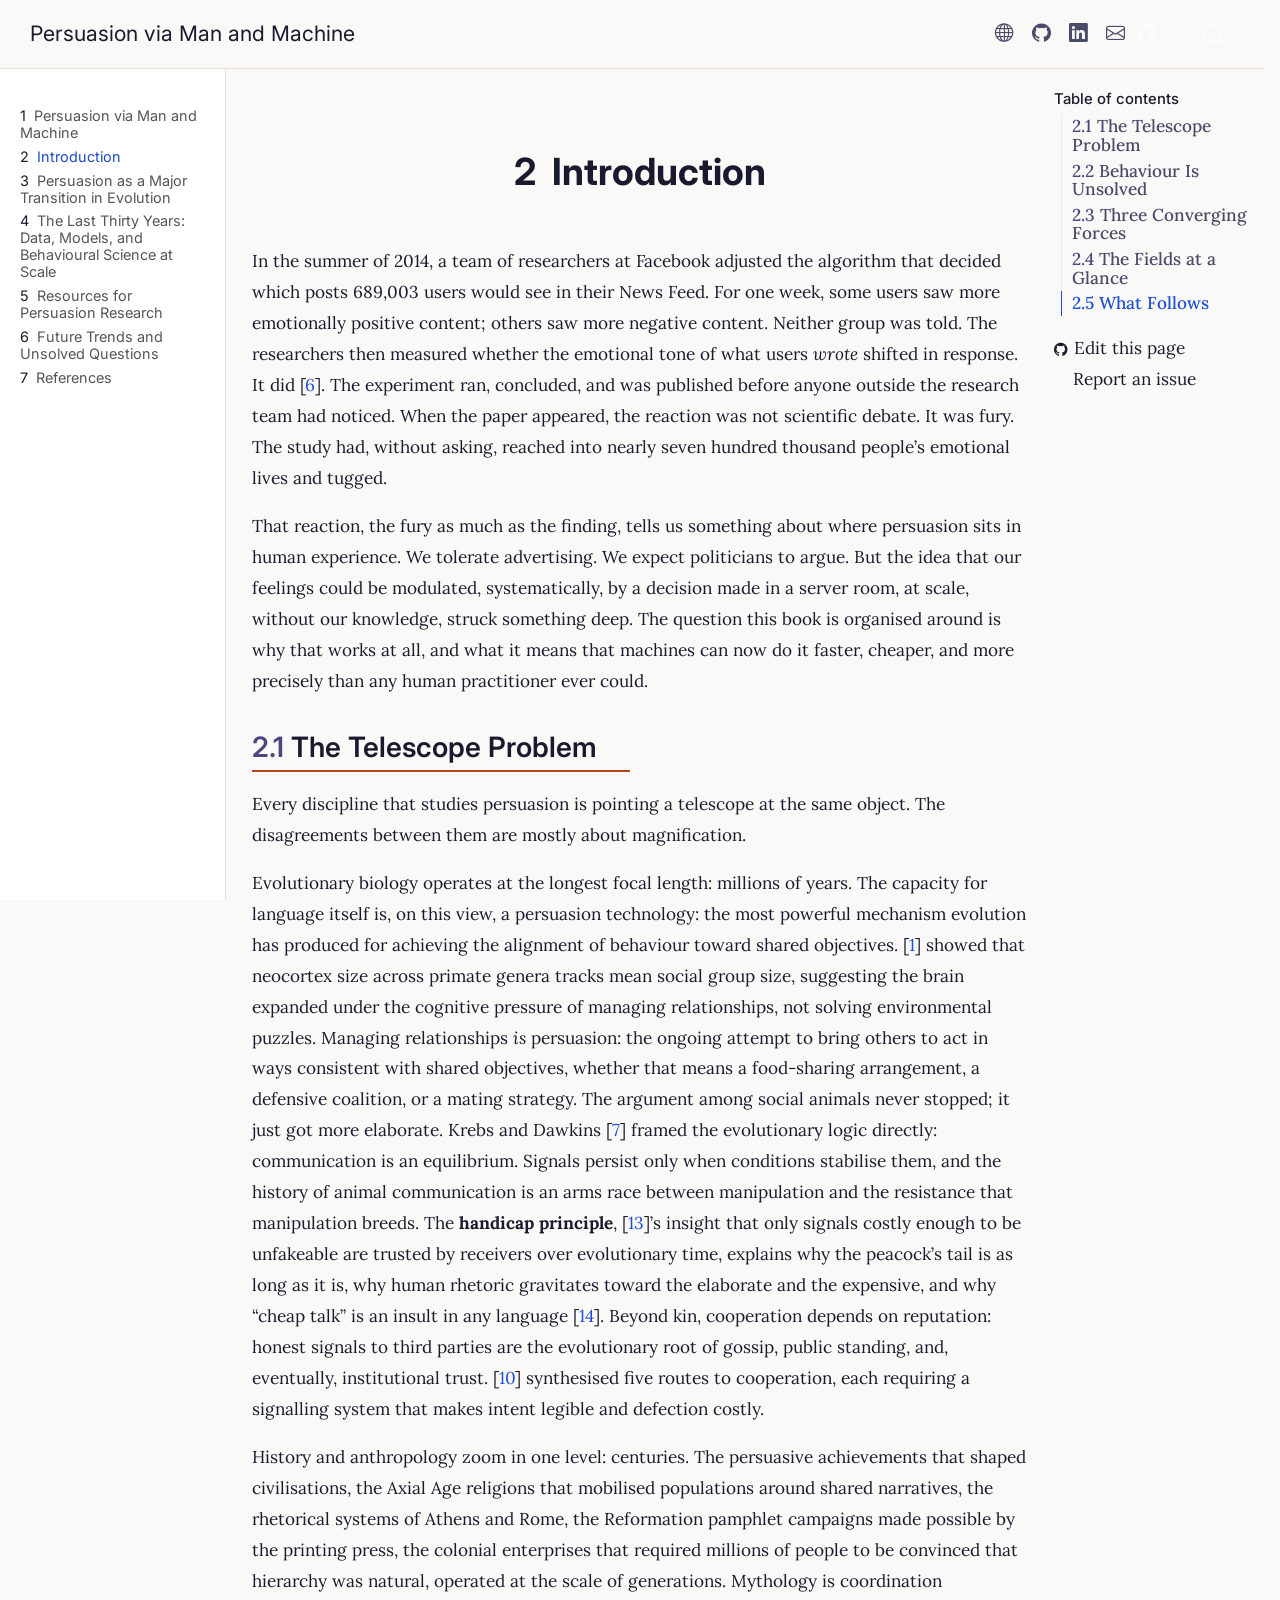
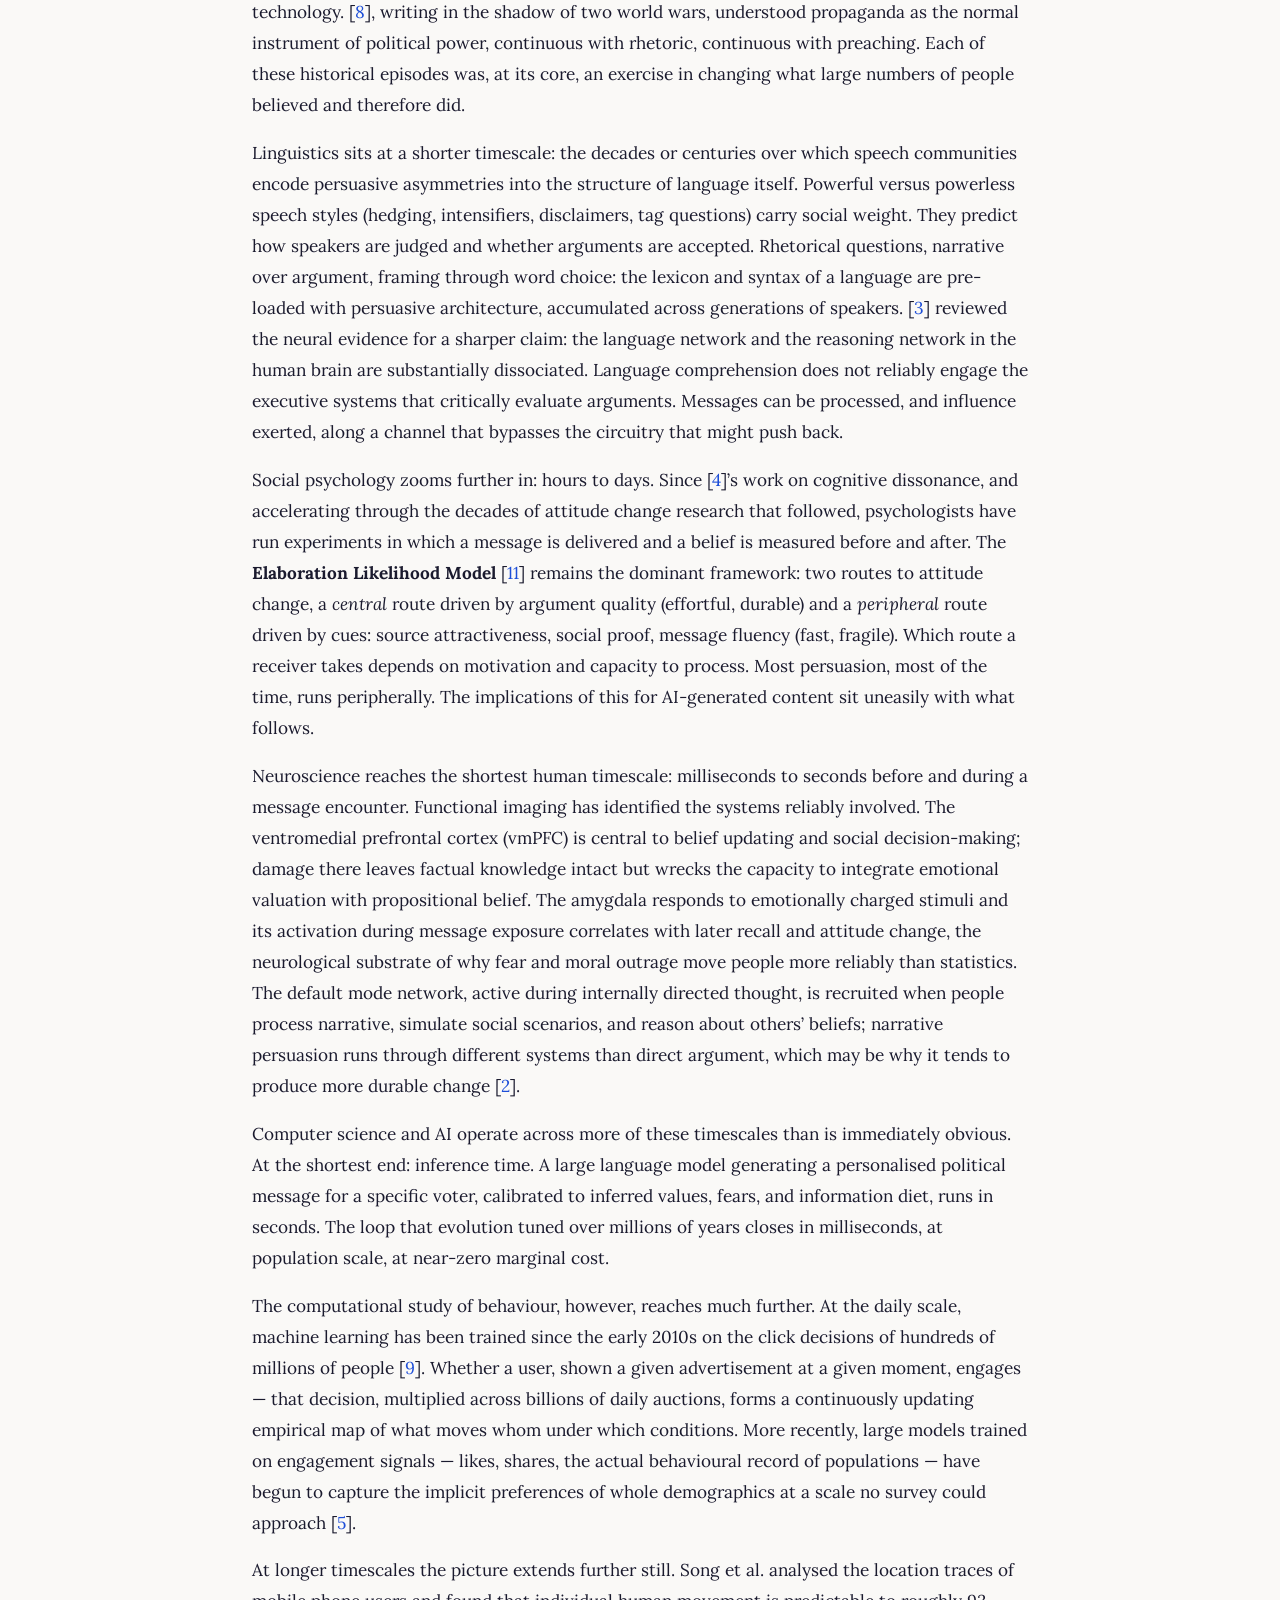
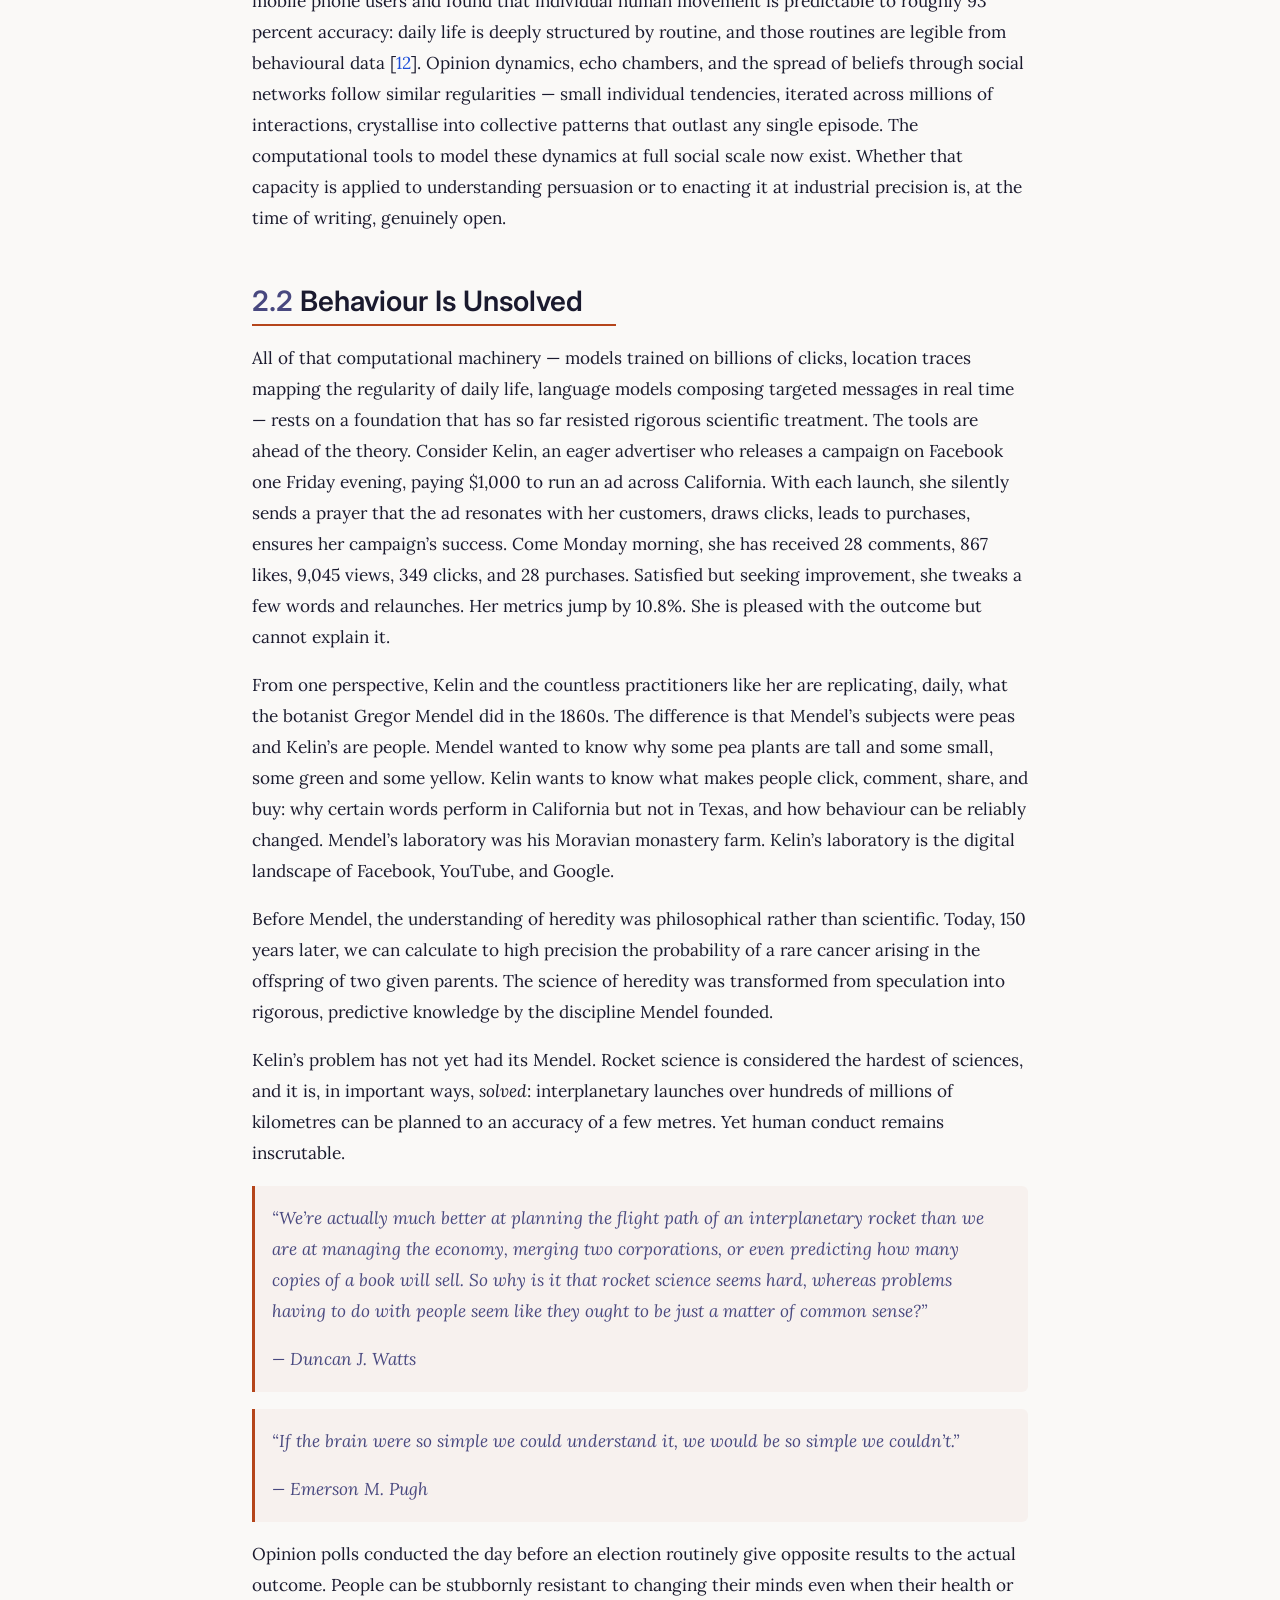
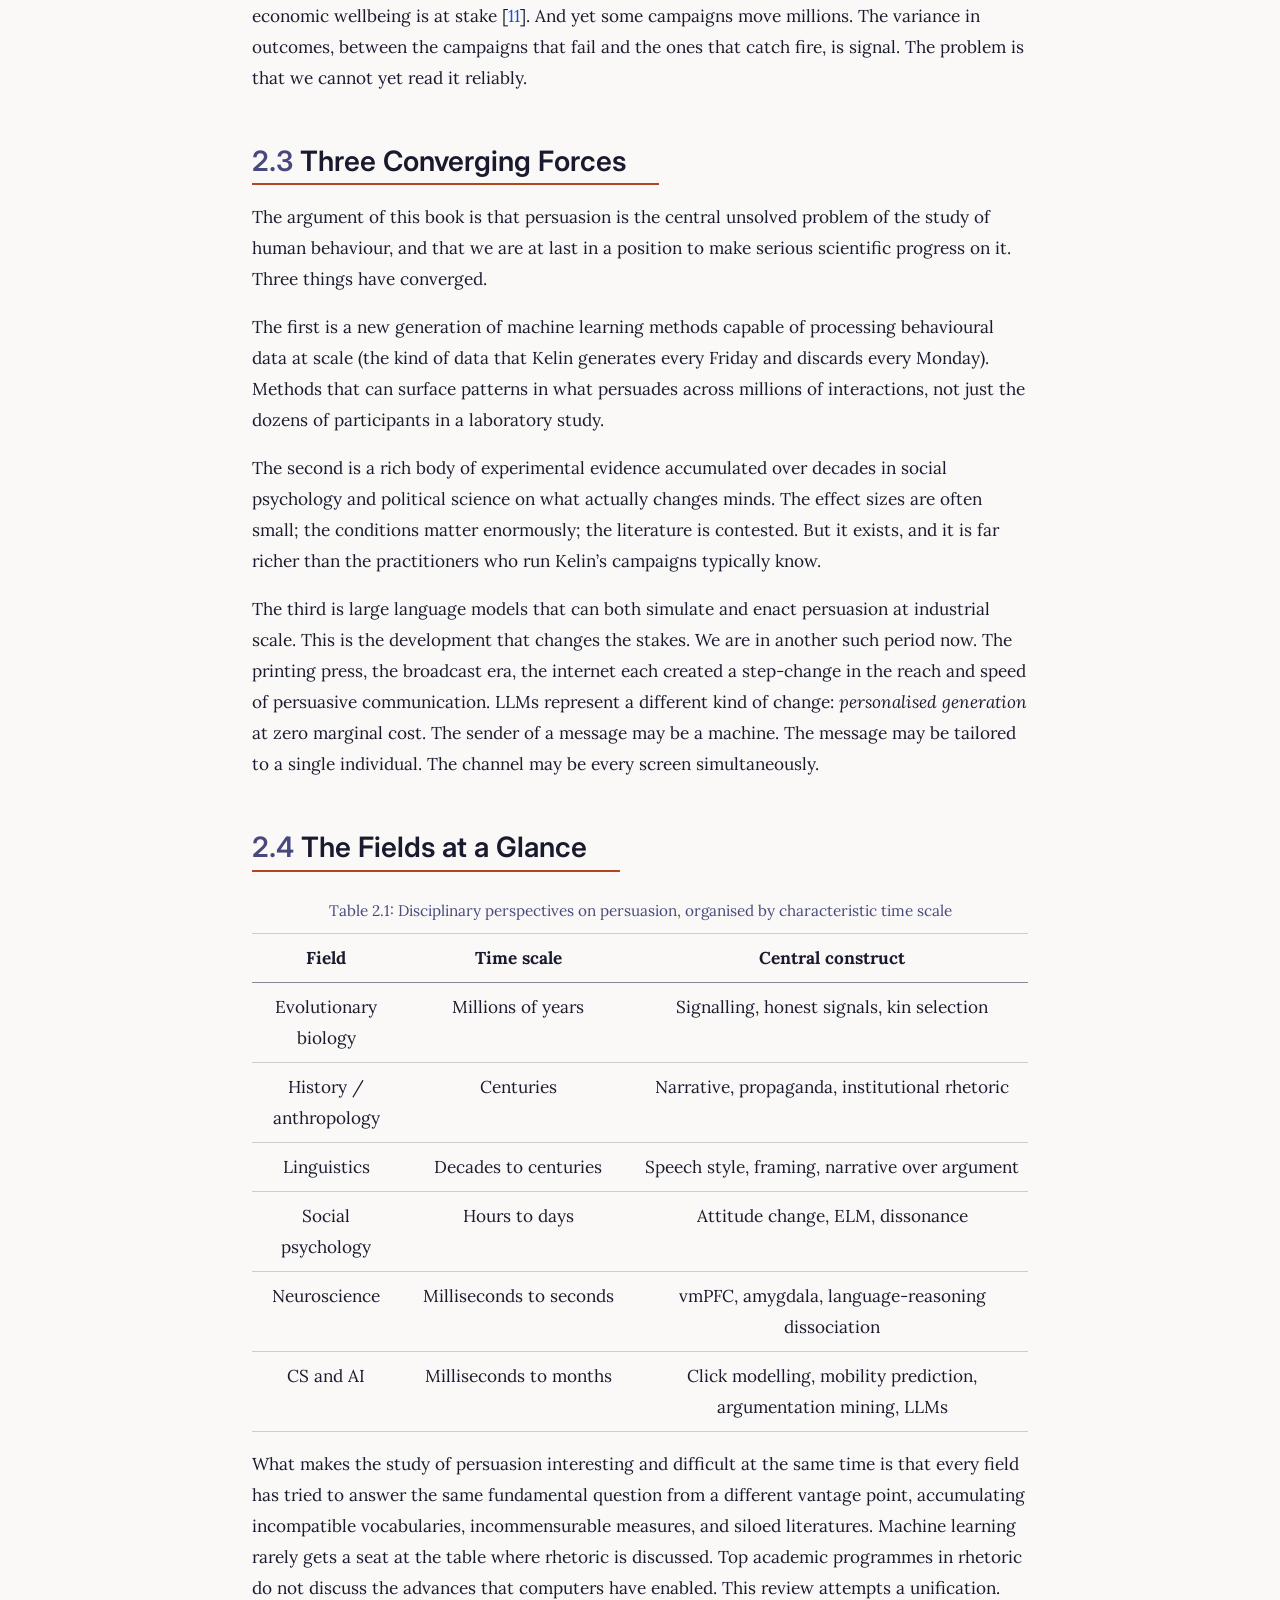
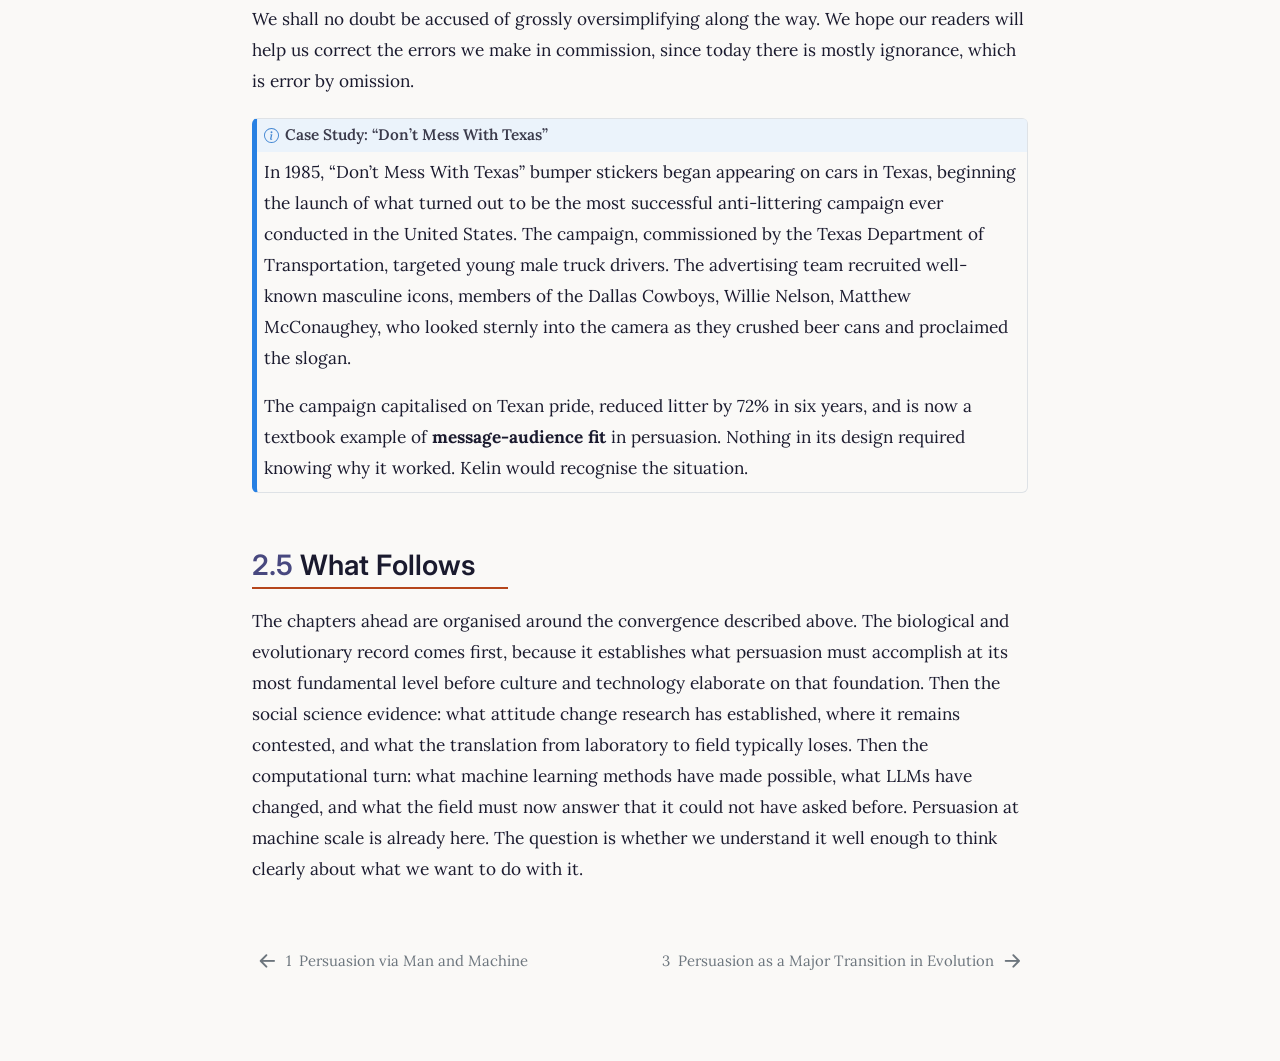
==== commit 33861c66: "Built site for gh-pages" ====
--- a/chapters/01-introduction.html
+++ b/chapters/01-introduction.html
@@ -6,6 +6,7 @@
 
 <meta name="viewport" content="width=device-width, initial-scale=1.0, user-scalable=yes">
 
+<meta name="description" content="Why persuasion is the central unsolved problem of human behaviour, and why machine learning, social psychology, and large language models have converged to make it newly tractable. Covers the Elaboration Likelihood Model, evolutionary biology of communication, and the three forces reshaping persuasion at scale.">
 
 <title>2&nbsp; Introduction – Persuasion via Man and Machine</title>
 <style>
@@ -101,6 +102,14 @@
 </script>
 
 
+<meta property="og:title" content="Persuasion via Man and Machine">
+<meta property="og:description" content="A living review of the science and engineering of persuasion — from evolutionary biology to large language models.">
+<meta property="og:image" content="https://yamanksingla.github.io/chapters/cover.png">
+<meta property="og:site_name" content="Persuasion via Man and Machine">
+<meta name="twitter:title" content="Persuasion via Man and Machine">
+<meta name="twitter:description" content="A living review of the science and engineering of persuasion — from evolutionary biology to large language models.">
+<meta name="twitter:image" content="https://yamanksingla.github.io/chapters/cover.png">
+<meta name="twitter:card" content="summary_large_image">
 </head>
 
 <body class="nav-sidebar docked nav-fixed quarto-light">
@@ -247,22 +256,24 @@
 </header>
 
 
-<p>In the summer of 2014, a team of researchers at Facebook adjusted the algorithm that decided which posts 689,003 users would see in their News Feed. For one week, some users saw more emotionally positive content; others saw more negative content. Neither group was told. The researchers then measured whether the emotional tone of what users <em>wrote</em> shifted in response. It did <span class="citation" data-cites="kramer2014experimental">[<a href="references.html#ref-kramer2014experimental" role="doc-biblioref">5</a>]</span>. The experiment ran, concluded, and was published before anyone outside the research team had noticed. When the paper appeared, the reaction was not scientific debate. It was fury. The study had, without asking, reached into nearly seven hundred thousand people’s emotional lives and tugged.</p>
-<p>That reaction — the fury, not just the finding — tells us something about where persuasion sits in human experience. We tolerate advertising. We expect politicians to argue. But the idea that our feelings could be modulated, systematically, by a decision made in a server room, at scale, without our knowledge, struck something deep. The question this book is organised around is why that works at all — and what it means that machines can now do it faster, cheaper, and more precisely than any human practitioner ever could.</p>
+<p>In the summer of 2014, a team of researchers at Facebook adjusted the algorithm that decided which posts 689,003 users would see in their News Feed. For one week, some users saw more emotionally positive content; others saw more negative content. Neither group was told. The researchers then measured whether the emotional tone of what users <em>wrote</em> shifted in response. It did <span class="citation" data-cites="kramer2014experimental">[<a href="references.html#ref-kramer2014experimental" role="doc-biblioref">6</a>]</span>. The experiment ran, concluded, and was published before anyone outside the research team had noticed. When the paper appeared, the reaction was not scientific debate. It was fury. The study had, without asking, reached into nearly seven hundred thousand people’s emotional lives and tugged.</p>
+<p>That reaction, the fury as much as the finding, tells us something about where persuasion sits in human experience. We tolerate advertising. We expect politicians to argue. But the idea that our feelings could be modulated, systematically, by a decision made in a server room, at scale, without our knowledge, struck something deep. The question this book is organised around is why that works at all, and what it means that machines can now do it faster, cheaper, and more precisely than any human practitioner ever could.</p>
 <section id="the-telescope-problem" class="level2" data-number="2.1">
 <h2 data-number="2.1" class="anchored" data-anchor-id="the-telescope-problem"><span class="header-section-number">2.1</span> The Telescope Problem</h2>
 <p>Every discipline that studies persuasion is pointing a telescope at the same object. The disagreements between them are mostly about magnification.</p>
-<p>Evolutionary biology operates at the longest focal length: millions of years. The capacity for language itself is, on this view, a persuasion technology. <span class="citation" data-cites="dunbar1992neocortex">[<a href="references.html#ref-dunbar1992neocortex" role="doc-biblioref">1</a>]</span> showed that neocortex size across primate genera tracks mean social group size, suggesting the brain expanded under the cognitive pressure of managing relationships, not solving environmental puzzles. Managing relationships <em>is</em> persuasion — tracking who owes what to whom, which alliances hold, who can be trusted. The argument among social animals never stopped; it just got more elaborate. Krebs and Dawkins <span class="citation" data-cites="krebs1984animal">[<a href="references.html#ref-krebs1984animal" role="doc-biblioref">6</a>]</span> framed the evolutionary logic directly: communication is not cooperation by default. It is an equilibrium. Signals persist only when conditions stabilise them, and the history of animal communication is an arms race between manipulation and the resistance that manipulation breeds. The <strong>handicap principle</strong> — <span class="citation" data-cites="zahavi1975mate">[<a href="references.html#ref-zahavi1975mate" role="doc-biblioref">10</a>]</span>’s insight that only signals costly enough to be unfakeable are trusted by receivers over evolutionary time — explains why the peacock’s tail is as long as it is, why human rhetoric gravitates toward the elaborate and the expensive, and why “cheap talk” is an insult in any language <span class="citation" data-cites="zahavi1997handicap">[<a href="references.html#ref-zahavi1997handicap" role="doc-biblioref">11</a>]</span>. Beyond kin, cooperation depends on reputation: honest signals to third parties are the evolutionary root of gossip, public standing, and, eventually, institutional trust. <span class="citation" data-cites="nowak2006five">[<a href="references.html#ref-nowak2006five" role="doc-biblioref">8</a>]</span> synthesised five routes to cooperation, each requiring a signalling system that makes intent legible and defection costly.</p>
-<p>History and anthropology zoom in one level: centuries. The persuasive achievements that shaped civilisations — the Axial Age religions that mobilised populations around shared narratives, the rhetorical systems of Athens and Rome, the Reformation pamphlet campaigns made possible by the printing press, the colonial enterprises that required millions of people to be convinced that hierarchy was natural — operated at the scale of generations. Mythology is not decoration; it is coordination technology. <span class="citation" data-cites="lasswell1948structure">[<a href="references.html#ref-lasswell1948structure" role="doc-biblioref">7</a>]</span>, writing in the shadow of two world wars, understood propaganda not as aberration but as the normal instrument of political power, continuous with rhetoric, continuous with preaching. Each of these historical episodes was, at its core, an exercise in changing what large numbers of people believed and therefore did.</p>
-<p>Linguistics sits at a shorter timescale: the decades or centuries over which speech communities encode persuasive asymmetries into the structure of language itself. Powerful versus powerless speech styles — hedging, intensifiers, disclaimers, tag questions — are not decorative choices. They predict how speakers are judged and whether arguments are accepted. Rhetorical questions, narrative over argument, framing through word choice: the lexicon and syntax of a language are not neutral conduits for thought. They are pre-loaded with persuasive architecture, accumulated across generations of speakers. <span class="citation" data-cites="fedorenko2024language">[<a href="references.html#ref-fedorenko2024language" role="doc-biblioref">3</a>]</span> reviewed the neural evidence for a sharper claim: the language network and the reasoning network in the human brain are substantially dissociated. Language comprehension does not reliably engage the executive systems that critically evaluate arguments. Messages can be processed, and influence exerted, along a channel that bypasses the circuitry that might push back.</p>
-<p>Social psychology zooms further in: hours to days. Since <span class="citation" data-cites="festinger1957theory">[<a href="references.html#ref-festinger1957theory" role="doc-biblioref">4</a>]</span>’s work on cognitive dissonance, and accelerating through the decades of attitude change research that followed, psychologists have run experiments in which a message is delivered and a belief is measured before and after. The <strong>Elaboration Likelihood Model</strong> <span class="citation" data-cites="petty1986elaboration">[<a href="references.html#ref-petty1986elaboration" role="doc-biblioref">9</a>]</span> remains the dominant framework: two routes to attitude change, a <em>central</em> route driven by argument quality (effortful, durable) and a <em>peripheral</em> route driven by cues — source attractiveness, social proof, message fluency (fast, fragile). Which route a receiver takes depends on motivation and capacity to process. Most persuasion, most of the time, runs peripherally. The implications of this for AI-generated content are not comfortable.</p>
-<p>Neuroscience reaches the shortest human timescale: milliseconds to seconds before and during a message encounter. Functional imaging has identified the systems reliably involved. The ventromedial prefrontal cortex (vmPFC) is central to belief updating and social decision-making; damage there leaves factual knowledge intact but wrecks the capacity to integrate emotional valuation with propositional belief. The amygdala responds to emotionally charged stimuli and its activation during message exposure correlates with later recall and attitude change — the neurological substrate of why fear and moral outrage move people more reliably than statistics. The default mode network, active during internally directed thought, is recruited when people process narrative, simulate social scenarios, and reason about others’ beliefs; narrative persuasion runs through different systems than direct argument, which may be why it tends to produce more durable change <span class="citation" data-cites="falk2010neural">[<a href="references.html#ref-falk2010neural" role="doc-biblioref">2</a>]</span>.</p>
-<p>Computer science and AI operate at the shortest scale of all: inference time. A large language model generating a personalised political message for a specific voter, calibrated to their inferred values, fears, and information diet, runs in seconds. The loop from signal to response that evolution tuned over millions of years now closes in milliseconds, at population scale, at near-zero marginal cost.</p>
+<p>Evolutionary biology operates at the longest focal length: millions of years. The capacity for language itself is, on this view, a persuasion technology: the most powerful mechanism evolution has produced for achieving the alignment of behaviour toward shared objectives. <span class="citation" data-cites="dunbar1992neocortex">[<a href="references.html#ref-dunbar1992neocortex" role="doc-biblioref">1</a>]</span> showed that neocortex size across primate genera tracks mean social group size, suggesting the brain expanded under the cognitive pressure of managing relationships, not solving environmental puzzles. Managing relationships <em>is</em> persuasion: the ongoing attempt to bring others to act in ways consistent with shared objectives, whether that means a food-sharing arrangement, a defensive coalition, or a mating strategy. The argument among social animals never stopped; it just got more elaborate. Krebs and Dawkins <span class="citation" data-cites="krebs1984animal">[<a href="references.html#ref-krebs1984animal" role="doc-biblioref">7</a>]</span> framed the evolutionary logic directly: communication is an equilibrium. Signals persist only when conditions stabilise them, and the history of animal communication is an arms race between manipulation and the resistance that manipulation breeds. The <strong>handicap principle</strong>, <span class="citation" data-cites="zahavi1975mate">[<a href="references.html#ref-zahavi1975mate" role="doc-biblioref">13</a>]</span>’s insight that only signals costly enough to be unfakeable are trusted by receivers over evolutionary time, explains why the peacock’s tail is as long as it is, why human rhetoric gravitates toward the elaborate and the expensive, and why “cheap talk” is an insult in any language <span class="citation" data-cites="zahavi1997handicap">[<a href="references.html#ref-zahavi1997handicap" role="doc-biblioref">14</a>]</span>. Beyond kin, cooperation depends on reputation: honest signals to third parties are the evolutionary root of gossip, public standing, and, eventually, institutional trust. <span class="citation" data-cites="nowak2006five">[<a href="references.html#ref-nowak2006five" role="doc-biblioref">10</a>]</span> synthesised five routes to cooperation, each requiring a signalling system that makes intent legible and defection costly.</p>
+<p>History and anthropology zoom in one level: centuries. The persuasive achievements that shaped civilisations, the Axial Age religions that mobilised populations around shared narratives, the rhetorical systems of Athens and Rome, the Reformation pamphlet campaigns made possible by the printing press, the colonial enterprises that required millions of people to be convinced that hierarchy was natural, operated at the scale of generations. Mythology is coordination technology. <span class="citation" data-cites="lasswell1948structure">[<a href="references.html#ref-lasswell1948structure" role="doc-biblioref">8</a>]</span>, writing in the shadow of two world wars, understood propaganda as the normal instrument of political power, continuous with rhetoric, continuous with preaching. Each of these historical episodes was, at its core, an exercise in changing what large numbers of people believed and therefore did.</p>
+<p>Linguistics sits at a shorter timescale: the decades or centuries over which speech communities encode persuasive asymmetries into the structure of language itself. Powerful versus powerless speech styles (hedging, intensifiers, disclaimers, tag questions) carry social weight. They predict how speakers are judged and whether arguments are accepted. Rhetorical questions, narrative over argument, framing through word choice: the lexicon and syntax of a language are pre-loaded with persuasive architecture, accumulated across generations of speakers. <span class="citation" data-cites="fedorenko2024language">[<a href="references.html#ref-fedorenko2024language" role="doc-biblioref">3</a>]</span> reviewed the neural evidence for a sharper claim: the language network and the reasoning network in the human brain are substantially dissociated. Language comprehension does not reliably engage the executive systems that critically evaluate arguments. Messages can be processed, and influence exerted, along a channel that bypasses the circuitry that might push back.</p>
+<p>Social psychology zooms further in: hours to days. Since <span class="citation" data-cites="festinger1957theory">[<a href="references.html#ref-festinger1957theory" role="doc-biblioref">4</a>]</span>’s work on cognitive dissonance, and accelerating through the decades of attitude change research that followed, psychologists have run experiments in which a message is delivered and a belief is measured before and after. The <strong>Elaboration Likelihood Model</strong> <span class="citation" data-cites="petty1986elaboration">[<a href="references.html#ref-petty1986elaboration" role="doc-biblioref">11</a>]</span> remains the dominant framework: two routes to attitude change, a <em>central</em> route driven by argument quality (effortful, durable) and a <em>peripheral</em> route driven by cues: source attractiveness, social proof, message fluency (fast, fragile). Which route a receiver takes depends on motivation and capacity to process. Most persuasion, most of the time, runs peripherally. The implications of this for AI-generated content sit uneasily with what follows.</p>
+<p>Neuroscience reaches the shortest human timescale: milliseconds to seconds before and during a message encounter. Functional imaging has identified the systems reliably involved. The ventromedial prefrontal cortex (vmPFC) is central to belief updating and social decision-making; damage there leaves factual knowledge intact but wrecks the capacity to integrate emotional valuation with propositional belief. The amygdala responds to emotionally charged stimuli and its activation during message exposure correlates with later recall and attitude change, the neurological substrate of why fear and moral outrage move people more reliably than statistics. The default mode network, active during internally directed thought, is recruited when people process narrative, simulate social scenarios, and reason about others’ beliefs; narrative persuasion runs through different systems than direct argument, which may be why it tends to produce more durable change <span class="citation" data-cites="falk2010neural">[<a href="references.html#ref-falk2010neural" role="doc-biblioref">2</a>]</span>.</p>
+<p>Computer science and AI operate across more of these timescales than is immediately obvious. At the shortest end: inference time. A large language model generating a personalised political message for a specific voter, calibrated to inferred values, fears, and information diet, runs in seconds. The loop that evolution tuned over millions of years closes in milliseconds, at population scale, at near-zero marginal cost.</p>
+<p>The computational study of behaviour, however, reaches much further. At the daily scale, machine learning has been trained since the early 2010s on the click decisions of hundreds of millions of people <span class="citation" data-cites="mcmahan2013ad">[<a href="references.html#ref-mcmahan2013ad" role="doc-biblioref">9</a>]</span>. Whether a user, shown a given advertisement at a given moment, engages — that decision, multiplied across billions of daily auctions, forms a continuously updating empirical map of what moves whom under which conditions. More recently, large models trained on engagement signals — likes, shares, the actual behavioural record of populations — have begun to capture the implicit preferences of whole demographics at a scale no survey could approach <span class="citation" data-cites="khandelwal2023large">[<a href="references.html#ref-khandelwal2023large" role="doc-biblioref">5</a>]</span>.</p>
+<p>At longer timescales the picture extends further still. Song et al.&nbsp;analysed the location traces of mobile phone users and found that individual human movement is predictable to roughly 93 percent accuracy: daily life is deeply structured by routine, and those routines are legible from behavioural data <span class="citation" data-cites="song2010limits">[<a href="references.html#ref-song2010limits" role="doc-biblioref">12</a>]</span>. Opinion dynamics, echo chambers, and the spread of beliefs through social networks follow similar regularities — small individual tendencies, iterated across millions of interactions, crystallise into collective patterns that outlast any single episode. The computational tools to model these dynamics at full social scale now exist. Whether that capacity is applied to understanding persuasion or to enacting it at industrial precision is, at the time of writing, genuinely open.</p>
 </section>
 <section id="behaviour-is-unsolved" class="level2" data-number="2.2">
 <h2 data-number="2.2" class="anchored" data-anchor-id="behaviour-is-unsolved"><span class="header-section-number">2.2</span> Behaviour Is Unsolved</h2>
-<p>Consider Kelin, an eager advertiser who releases a campaign on Facebook one Friday evening, paying $1,000 to run an ad across California. With each launch, she silently sends a prayer that the ad resonates with her customers, draws clicks, leads to purchases, ensures her campaign’s success. Come Monday morning, she has received 28 comments, 867 likes, 9,045 views, 349 clicks, and 28 purchases. Satisfied but seeking improvement, she tweaks a few words and relaunches. Her metrics jump by 10.8%. She is pleased with the outcome but cannot explain it.</p>
-<p>From one perspective, Kelin and the countless practitioners like her are replicating, daily, what the botanist Gregor Mendel did in the 1860s. The difference is that Mendel’s subjects were peas and Kelin’s are people. Mendel wanted to know why some pea plants are tall and some small, some green and some yellow. Kelin wants to know what makes people click, comment, share, and buy — why certain words perform in California but not in Texas, and how behaviour can be reliably changed. Mendel’s laboratory was his Moravian monastery farm. Kelin’s laboratory is the digital landscape of Facebook, YouTube, and Google.</p>
+<p>All of that computational machinery — models trained on billions of clicks, location traces mapping the regularity of daily life, language models composing targeted messages in real time — rests on a foundation that has so far resisted rigorous scientific treatment. The tools are ahead of the theory. Consider Kelin, an eager advertiser who releases a campaign on Facebook one Friday evening, paying $1,000 to run an ad across California. With each launch, she silently sends a prayer that the ad resonates with her customers, draws clicks, leads to purchases, ensures her campaign’s success. Come Monday morning, she has received 28 comments, 867 likes, 9,045 views, 349 clicks, and 28 purchases. Satisfied but seeking improvement, she tweaks a few words and relaunches. Her metrics jump by 10.8%. She is pleased with the outcome but cannot explain it.</p>
+<p>From one perspective, Kelin and the countless practitioners like her are replicating, daily, what the botanist Gregor Mendel did in the 1860s. The difference is that Mendel’s subjects were peas and Kelin’s are people. Mendel wanted to know why some pea plants are tall and some small, some green and some yellow. Kelin wants to know what makes people click, comment, share, and buy: why certain words perform in California but not in Texas, and how behaviour can be reliably changed. Mendel’s laboratory was his Moravian monastery farm. Kelin’s laboratory is the digital landscape of Facebook, YouTube, and Google.</p>
 <p>Before Mendel, the understanding of heredity was philosophical rather than scientific. Today, 150 years later, we can calculate to high precision the probability of a rare cancer arising in the offspring of two given parents. The science of heredity was transformed from speculation into rigorous, predictive knowledge by the discipline Mendel founded.</p>
 <p>Kelin’s problem has not yet had its Mendel. Rocket science is considered the hardest of sciences, and it is, in important ways, <em>solved</em>: interplanetary launches over hundreds of millions of kilometres can be planned to an accuracy of a few metres. Yet human conduct remains inscrutable.</p>
 <blockquote class="blockquote">
@@ -273,14 +284,14 @@
 <p>“If the brain were so simple we could understand it, we would be so simple we couldn’t.”</p>
 <p>— Emerson M. Pugh</p>
 </blockquote>
-<p>Opinion polls conducted the day before an election routinely give opposite results to the actual outcome. People can be stubbornly resistant to changing their minds even when their health or economic wellbeing is at stake <span class="citation" data-cites="petty1986elaboration">[<a href="references.html#ref-petty1986elaboration" role="doc-biblioref">9</a>]</span>. And yet some campaigns move millions. The variance in outcomes — between the campaigns that fail and the ones that catch fire — is not random noise. It is signal. The problem is that we cannot yet read it reliably.</p>
+<p>Opinion polls conducted the day before an election routinely give opposite results to the actual outcome. People can be stubbornly resistant to changing their minds even when their health or economic wellbeing is at stake <span class="citation" data-cites="petty1986elaboration">[<a href="references.html#ref-petty1986elaboration" role="doc-biblioref">11</a>]</span>. And yet some campaigns move millions. The variance in outcomes, between the campaigns that fail and the ones that catch fire, is signal. The problem is that we cannot yet read it reliably.</p>
 </section>
 <section id="three-converging-forces" class="level2" data-number="2.3">
 <h2 data-number="2.3" class="anchored" data-anchor-id="three-converging-forces"><span class="header-section-number">2.3</span> Three Converging Forces</h2>
 <p>The argument of this book is that persuasion is the central unsolved problem of the study of human behaviour, and that we are at last in a position to make serious scientific progress on it. Three things have converged.</p>
-<p>The first is a new generation of machine learning methods capable of processing behavioural data at scale — the kind of data that Kelin generates every Friday and discards every Monday. Methods that can surface patterns in what persuades across millions of interactions, not just the dozens of participants in a laboratory study.</p>
+<p>The first is a new generation of machine learning methods capable of processing behavioural data at scale (the kind of data that Kelin generates every Friday and discards every Monday). Methods that can surface patterns in what persuades across millions of interactions, not just the dozens of participants in a laboratory study.</p>
 <p>The second is a rich body of experimental evidence accumulated over decades in social psychology and political science on what actually changes minds. The effect sizes are often small; the conditions matter enormously; the literature is contested. But it exists, and it is far richer than the practitioners who run Kelin’s campaigns typically know.</p>
-<p>The third is large language models that can both simulate and enact persuasion at industrial scale. This is the development that changes the stakes. We are in another such period now. The printing press, the broadcast era, the internet each created a step-change in the reach and speed of persuasive communication. LLMs represent a different kind of change: not just faster distribution but <em>personalised generation</em> at zero marginal cost. The sender of a message may be a machine. The message may be tailored to a single individual. The channel may be every screen simultaneously.</p>
+<p>The third is large language models that can both simulate and enact persuasion at industrial scale. This is the development that changes the stakes. We are in another such period now. The printing press, the broadcast era, the internet each created a step-change in the reach and speed of persuasive communication. LLMs represent a different kind of change: <em>personalised generation</em> at zero marginal cost. The sender of a message may be a machine. The message may be tailored to a single individual. The channel may be every screen simultaneously.</p>
 </section>
 <section id="the-fields-at-a-glance" class="level2" data-number="2.4">
 <h2 data-number="2.4" class="anchored" data-anchor-id="the-fields-at-a-glance"><span class="header-section-number">2.4</span> The Fields at a Glance</h2>
@@ -331,15 +342,15 @@
 </tr>
 <tr class="even">
 <td>CS and AI</td>
-<td>Inference time</td>
-<td>Claim detection, argumentation mining, LLMs</td>
+<td>Milliseconds to months</td>
+<td>Click modelling, mobility prediction, argumentation mining, LLMs</td>
 </tr>
 </tbody>
 </table>
 </div>
 </figure>
 </div>
-<p>What makes the study of persuasion interesting and difficult at the same time is that every field has tried to answer the same fundamental question from a different vantage point, accumulating incompatible vocabularies, incommensurable measures, and siloed literatures. Machine learning is not typically given a seat at the table where rhetoric is discussed. Top academic programmes in rhetoric do not discuss the advances that computers have enabled. This review attempts a unification. No doubt we shall be accused of grossly oversimplifying along the way. We hope our readers will help us correct the errors we make in commission, since today there is mostly ignorance — which is error by omission.</p>
+<p>What makes the study of persuasion interesting and difficult at the same time is that every field has tried to answer the same fundamental question from a different vantage point, accumulating incompatible vocabularies, incommensurable measures, and siloed literatures. Machine learning rarely gets a seat at the table where rhetoric is discussed. Top academic programmes in rhetoric do not discuss the advances that computers have enabled. This review attempts a unification. We shall no doubt be accused of grossly oversimplifying along the way. We hope our readers will help us correct the errors we make in commission, since today there is mostly ignorance, which is error by omission.</p>
 <div class="callout callout-style-default callout-note callout-titled">
 <div class="callout-header d-flex align-content-center">
 <div class="callout-icon-container">
@@ -350,14 +361,14 @@
 </div>
 </div>
 <div class="callout-body-container callout-body">
-<p>In 1985, “Don’t Mess With Texas” bumper stickers began appearing on cars in Texas, beginning the launch of what turned out to be the most successful anti-littering campaign ever conducted in the United States. The campaign, commissioned by the Texas Department of Transportation, targeted young male truck drivers. The advertising team recruited well-known masculine icons — members of the Dallas Cowboys, Willie Nelson, Matthew McConaughey — who looked sternly into the camera as they crushed beer cans and proclaimed the slogan.</p>
+<p>In 1985, “Don’t Mess With Texas” bumper stickers began appearing on cars in Texas, beginning the launch of what turned out to be the most successful anti-littering campaign ever conducted in the United States. The campaign, commissioned by the Texas Department of Transportation, targeted young male truck drivers. The advertising team recruited well-known masculine icons, members of the Dallas Cowboys, Willie Nelson, Matthew McConaughey, who looked sternly into the camera as they crushed beer cans and proclaimed the slogan.</p>
 <p>The campaign capitalised on Texan pride, reduced litter by 72% in six years, and is now a textbook example of <strong>message-audience fit</strong> in persuasion. Nothing in its design required knowing why it worked. Kelin would recognise the situation.</p>
 </div>
 </div>
 </section>
 <section id="what-follows" class="level2" data-number="2.5">
 <h2 data-number="2.5" class="anchored" data-anchor-id="what-follows"><span class="header-section-number">2.5</span> What Follows</h2>
-<p>The chapters ahead are organised around the convergence described above. The biological and evolutionary record comes first, because it establishes what persuasion must accomplish at its most fundamental level before culture and technology elaborate on that foundation. Then the social science evidence — what attitude change research has established, where it remains contested, and what the translation from laboratory to field typically loses. Then the computational turn: what machine learning methods have made possible, what LLMs have changed, and what the field must now answer that it could not have asked before. The question is not whether persuasion at machine scale is coming. It is here. The question is whether we understand it well enough to think clearly about what we want to do with it.</p>
+<p>The chapters ahead are organised around the convergence described above. The biological and evolutionary record comes first, because it establishes what persuasion must accomplish at its most fundamental level before culture and technology elaborate on that foundation. Then the social science evidence: what attitude change research has established, where it remains contested, and what the translation from laboratory to field typically loses. Then the computational turn: what machine learning methods have made possible, what LLMs have changed, and what the field must now answer that it could not have asked before. Persuasion at machine scale is already here. The question is whether we understand it well enough to think clearly about what we want to do with it.</p>
 
 
 <div id="refs" class="references csl-bib-body" data-entry-spacing="0" role="list" style="display: none">
@@ -373,26 +384,35 @@
 <div id="ref-festinger1957theory" class="csl-entry" role="listitem">
 <div class="csl-left-margin">[4] </div><div class="csl-right-inline">Festinger, L. 1957. <em>A theory of cognitive dissonance</em>. Stanford University Press.</div>
 </div>
+<div id="ref-khandelwal2023large" class="csl-entry" role="listitem">
+<div class="csl-left-margin">[5] </div><div class="csl-right-inline">Khandelwal, A. et al. 2024. <a href="https://openreview.net/forum?id=TrKq4Wlwcz">Large content and behavior models to understand, simulate, and optimize content and behavior</a>. <em>The twelfth international conference on learning representations</em> (2024).</div>
+</div>
 <div id="ref-kramer2014experimental" class="csl-entry" role="listitem">
-<div class="csl-left-margin">[5] </div><div class="csl-right-inline">Kramer, A.D.I. et al. 2014. Experimental evidence of massive-scale emotional contagion through social networks. <em>Proceedings of the National Academy of Sciences</em>. 111, 24 (2014), 8788–8790. https://doi.org/<a href="https://doi.org/10.1073/pnas.1320040111">10.1073/pnas.1320040111</a>.</div>
+<div class="csl-left-margin">[6] </div><div class="csl-right-inline">Kramer, A.D.I. et al. 2014. Experimental evidence of massive-scale emotional contagion through social networks. <em>Proceedings of the National Academy of Sciences</em>. 111, 24 (2014), 8788–8790. https://doi.org/<a href="https://doi.org/10.1073/pnas.1320040111">10.1073/pnas.1320040111</a>.</div>
 </div>
 <div id="ref-krebs1984animal" class="csl-entry" role="listitem">
-<div class="csl-left-margin">[6] </div><div class="csl-right-inline">Krebs, J.R. and Dawkins, R. 1984. Animal signals: Mind-reading and manipulation. (1984).</div>
+<div class="csl-left-margin">[7] </div><div class="csl-right-inline">Krebs, J.R. and Dawkins, R. 1984. Animal signals: Mind-reading and manipulation. (1984).</div>
 </div>
 <div id="ref-lasswell1948structure" class="csl-entry" role="listitem">
-<div class="csl-left-margin">[7] </div><div class="csl-right-inline">Lasswell, H.D. 1948. The structure and function of communication in society. <em>The communication of ideas</em>. 37, 1 (1948), 136–139.</div>
+<div class="csl-left-margin">[8] </div><div class="csl-right-inline">Lasswell, H.D. 1948. The structure and function of communication in society. <em>The communication of ideas</em>. 37, 1 (1948), 136–139.</div>
+</div>
+<div id="ref-mcmahan2013ad" class="csl-entry" role="listitem">
+<div class="csl-left-margin">[9] </div><div class="csl-right-inline"><span class="nocase">McMahan, H.B. et al.</span> 2013. Ad click prediction: A view from the trenches. <em>Proceedings of the 19th ACM SIGKDD international conference on knowledge discovery and data mining</em> (2013), 1222–1230.</div>
 </div>
 <div id="ref-nowak2006five" class="csl-entry" role="listitem">
-<div class="csl-left-margin">[8] </div><div class="csl-right-inline">Nowak, M.A. 2006. Five rules for the evolution of cooperation. <em>Science</em>. 314, 5805 (2006), 1560–1563.</div>
+<div class="csl-left-margin">[10] </div><div class="csl-right-inline">Nowak, M.A. 2006. Five rules for the evolution of cooperation. <em>Science</em>. 314, 5805 (2006), 1560–1563.</div>
 </div>
 <div id="ref-petty1986elaboration" class="csl-entry" role="listitem">
-<div class="csl-left-margin">[9] </div><div class="csl-right-inline">Petty, R.E. and Cacioppo, J.T. 1986. The elaboration likelihood model of persuasion. <em>Communication and persuasion</em>. Springer. 1–24.</div>
+<div class="csl-left-margin">[11] </div><div class="csl-right-inline">Petty, R.E. and Cacioppo, J.T. 1986. The elaboration likelihood model of persuasion. <em>Communication and persuasion</em>. Springer. 1–24.</div>
+</div>
+<div id="ref-song2010limits" class="csl-entry" role="listitem">
+<div class="csl-left-margin">[12] </div><div class="csl-right-inline">Song, C. et al. 2010. Limits of predictability in human mobility. <em>Science</em>. 327, 5968 (2010), 1018–1021.</div>
 </div>
 <div id="ref-zahavi1975mate" class="csl-entry" role="listitem">
-<div class="csl-left-margin">[10] </div><div class="csl-right-inline">Zahavi, A. 1975. Mate selection—a selection for a handicap. <em>Journal of Theoretical Biology</em>. 53, (1975), 205–214.</div>
+<div class="csl-left-margin">[13] </div><div class="csl-right-inline">Zahavi, A. 1975. Mate selection—a selection for a handicap. <em>Journal of Theoretical Biology</em>. 53, (1975), 205–214.</div>
 </div>
 <div id="ref-zahavi1997handicap" class="csl-entry" role="listitem">
-<div class="csl-left-margin">[11] </div><div class="csl-right-inline">Zahavi, A. and Zahavi, A. 1997. <em>The handicap principle: A missing piece of <span>Darwin</span>’s puzzle</em>. Oxford University Press.</div>
+<div class="csl-left-margin">[14] </div><div class="csl-right-inline">Zahavi, A. and Zahavi, A. 1997. <em>The handicap principle: A missing piece of <span>Darwin</span>’s puzzle</em>. Oxford University Press.</div>
 </div>
 </div>
 </section>
@@ -471,7 +491,7 @@
     }
       var localhostRegex = new RegExp(/^(?:http|https):\/\/localhost\:?[0-9]*\//);
       var mailtoRegex = new RegExp(/^mailto:/);
-        var filterRegex = new RegExp('/' + window.location.host + '/');
+        var filterRegex = new RegExp("https:\/\/yamanksingla\.github\.io");
       var isInternal = (href) => {
           return filterRegex.test(href) || localhostRegex.test(href) || mailtoRegex.test(href);
       }
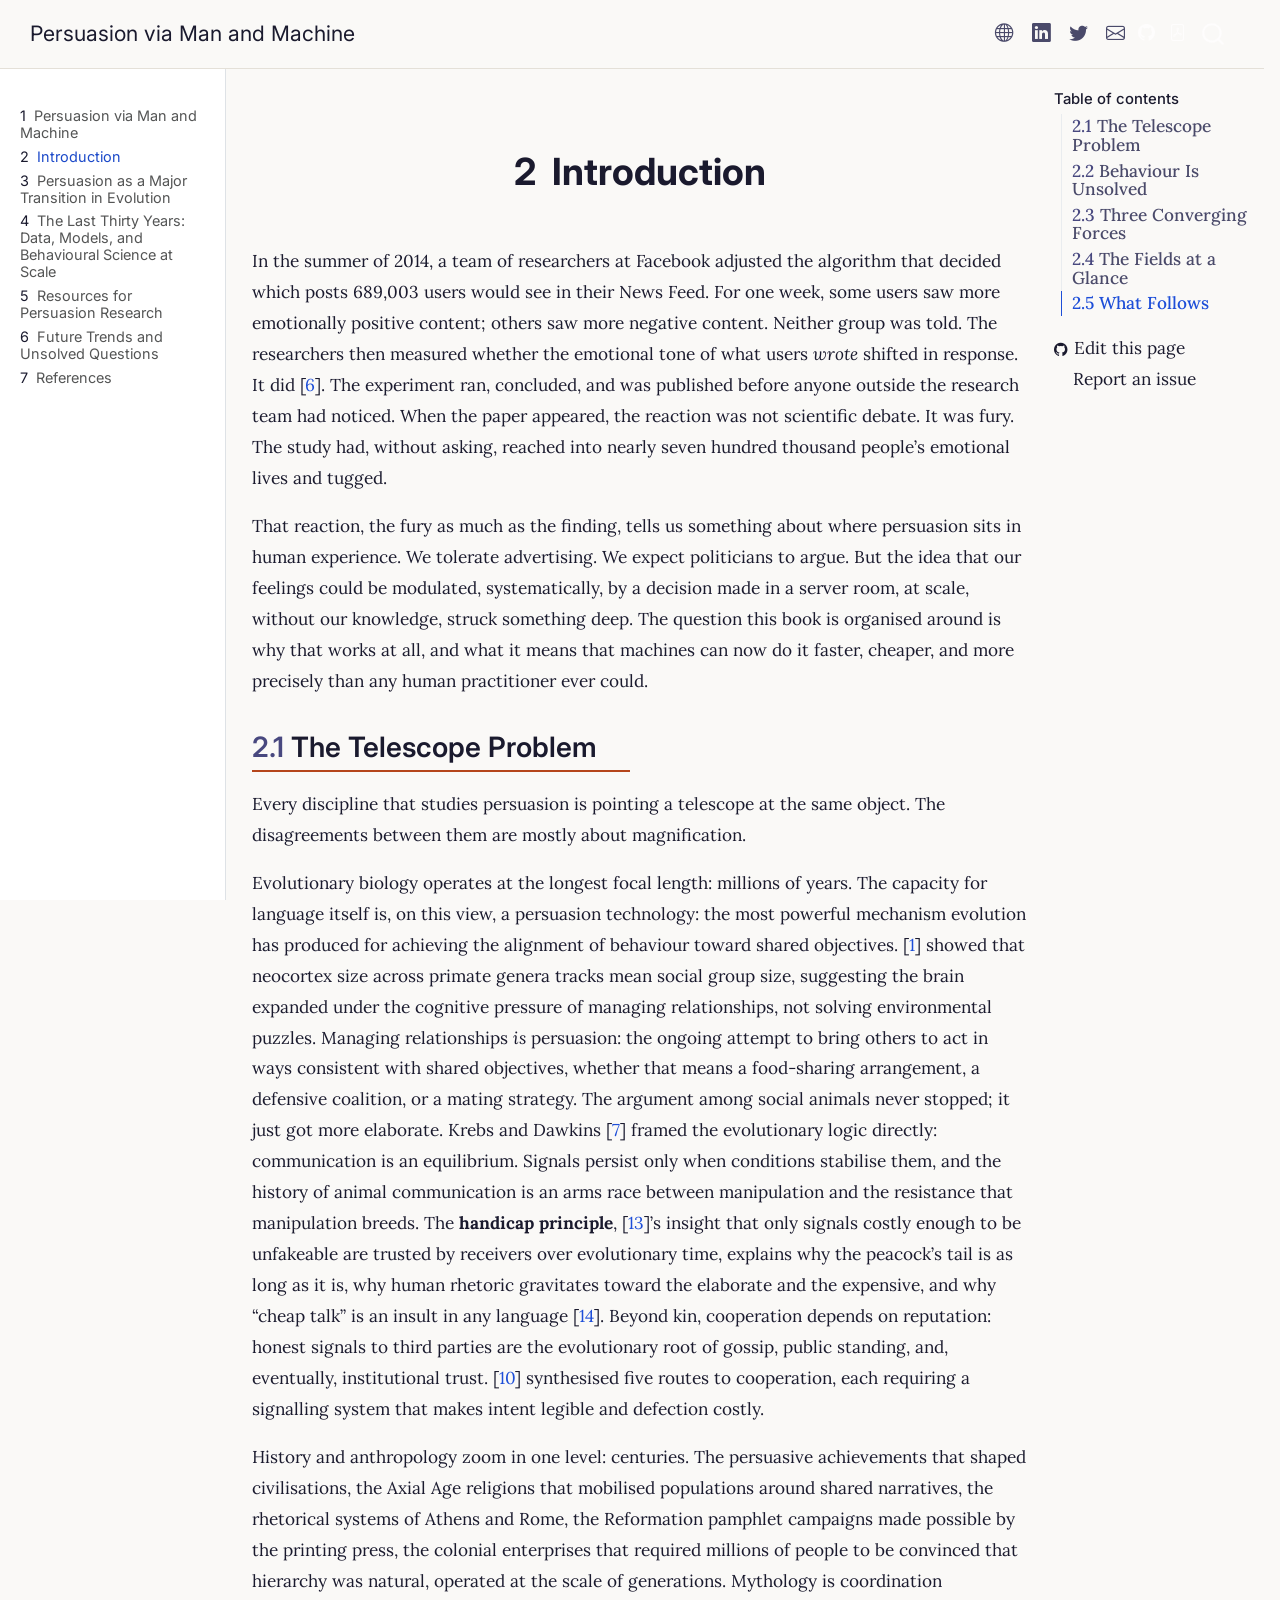
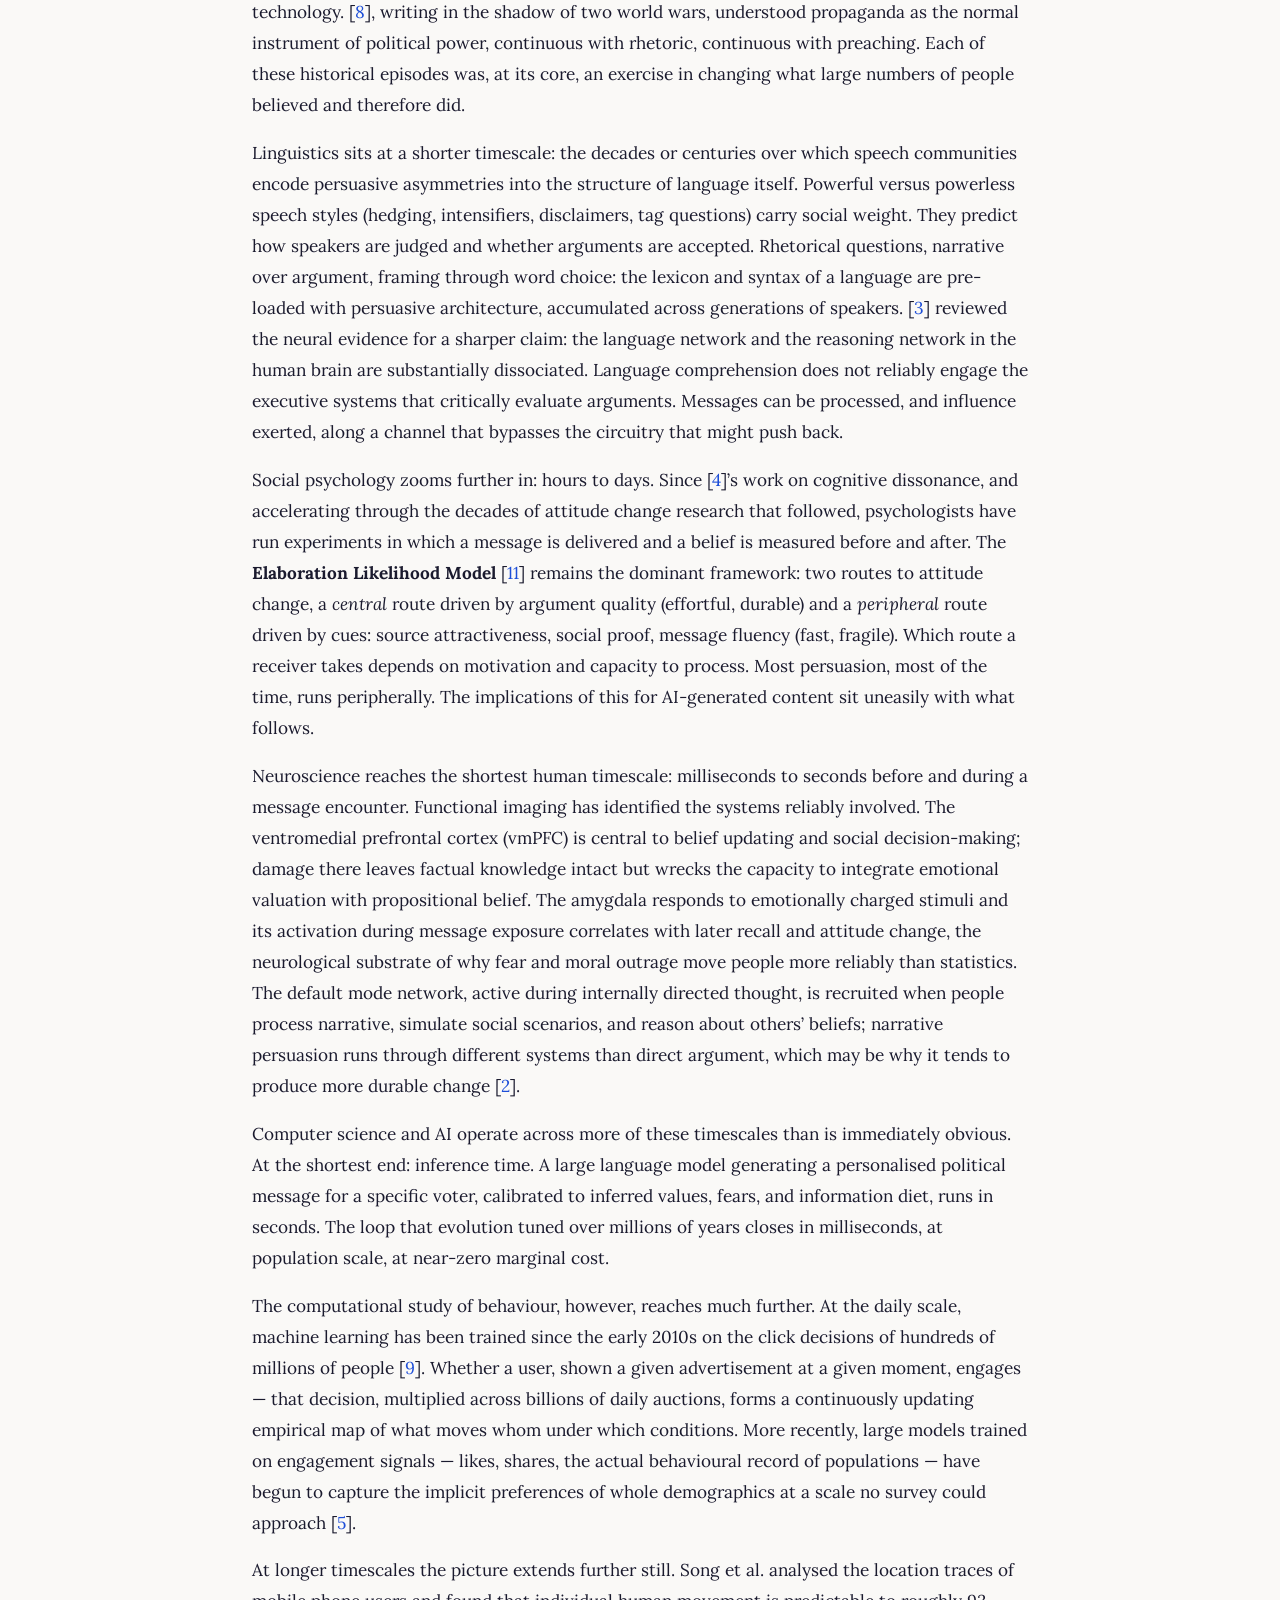
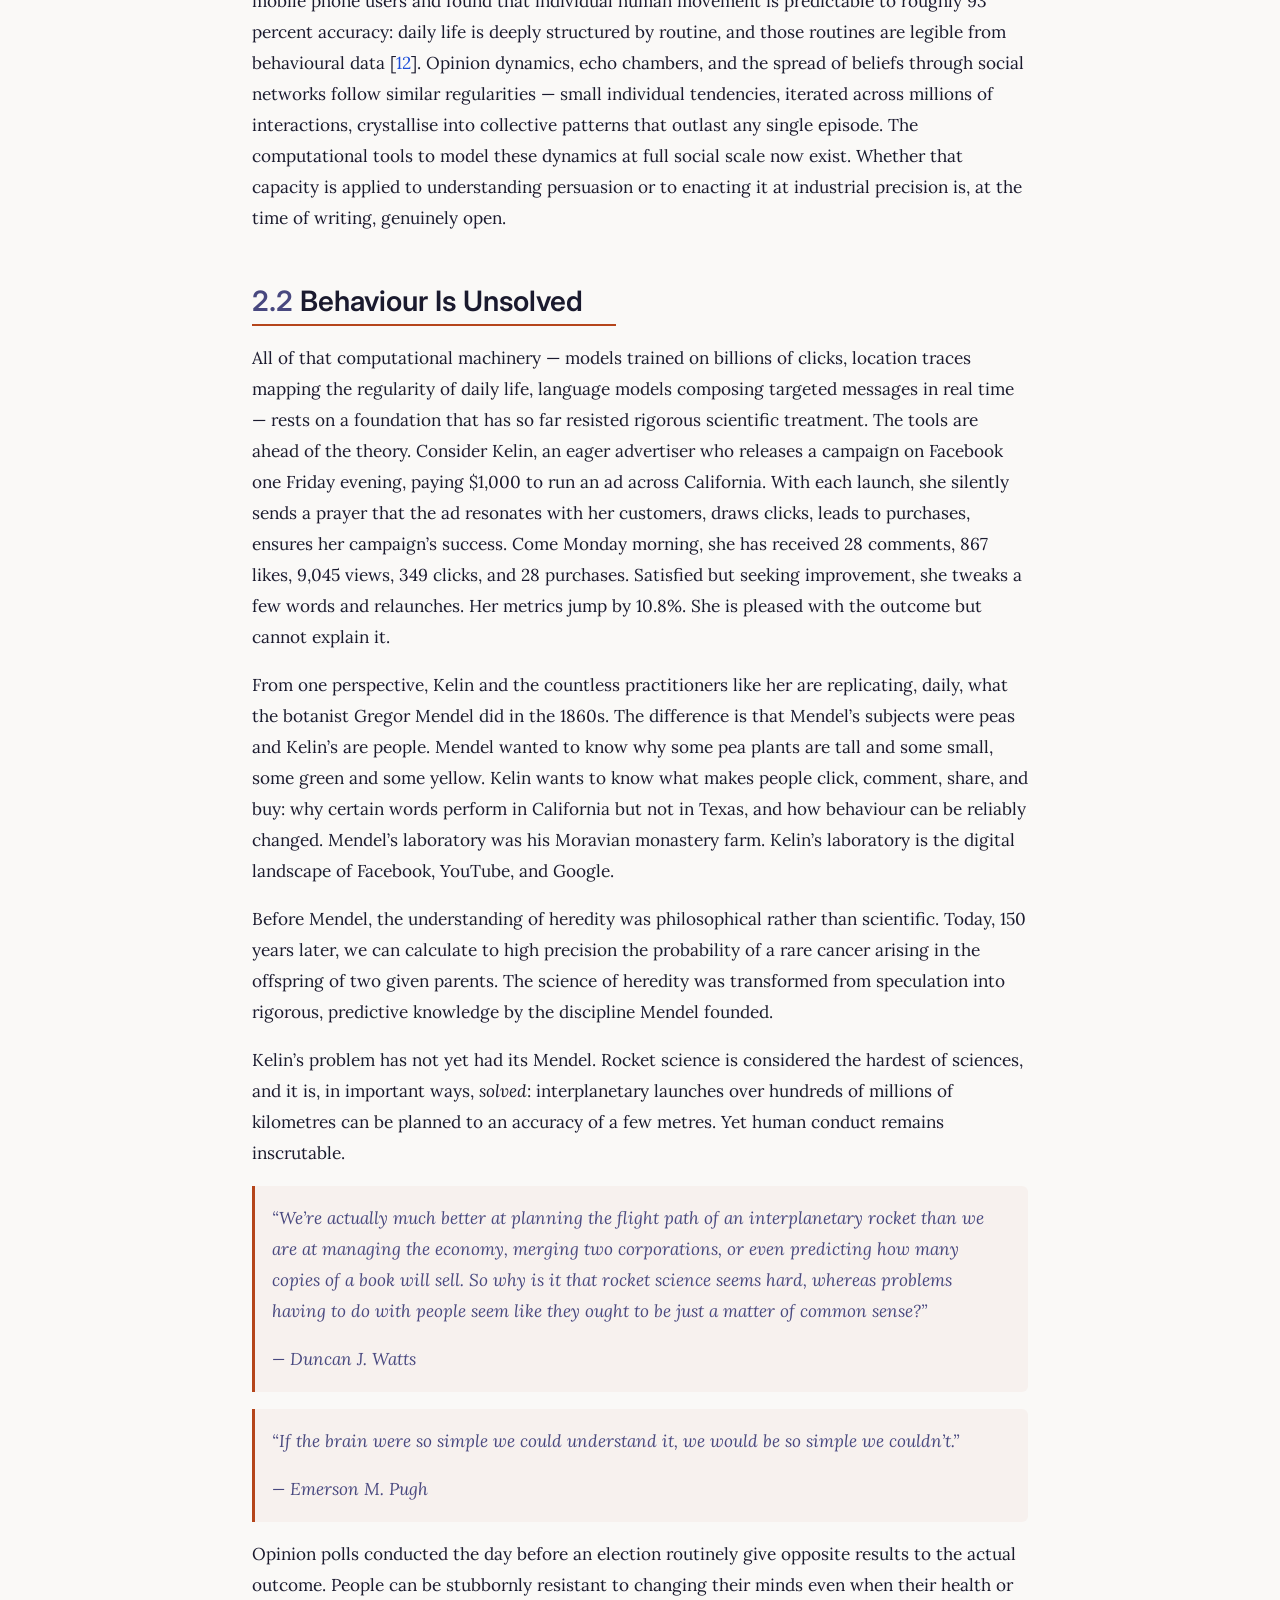
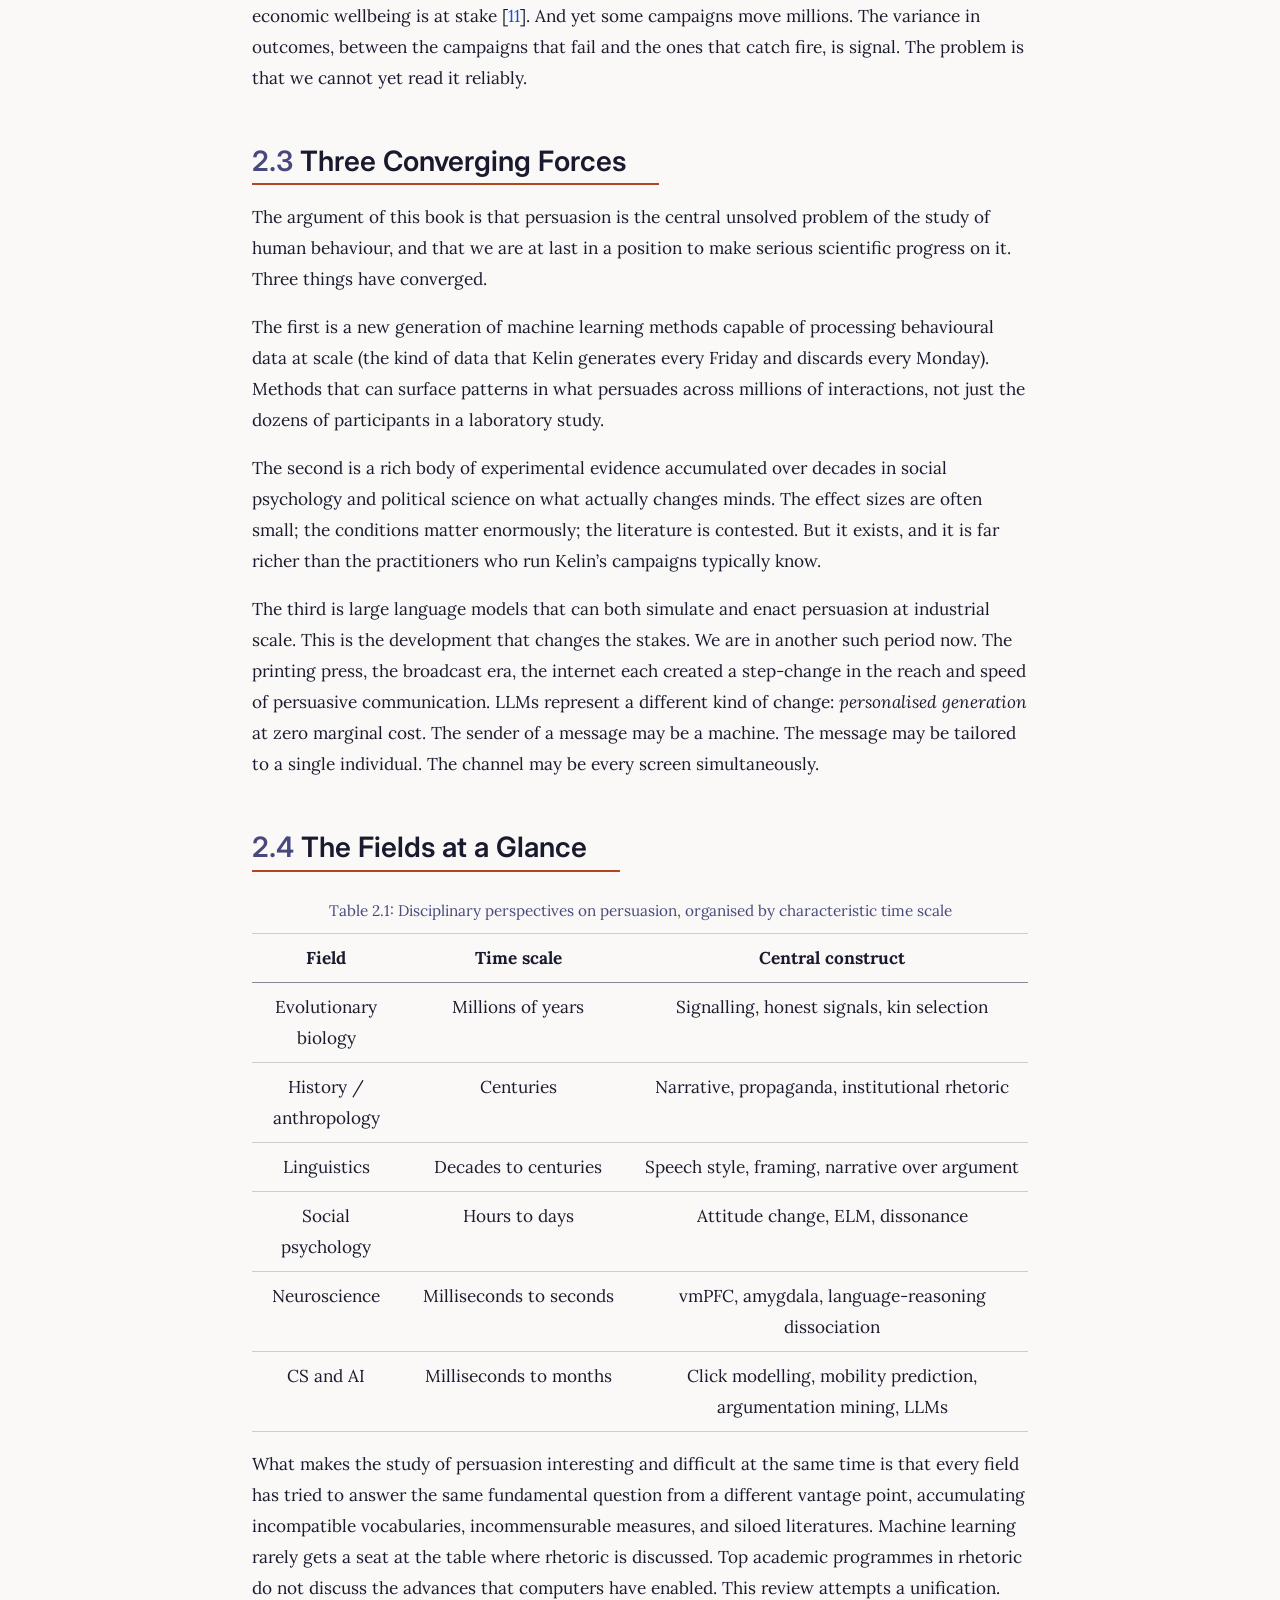
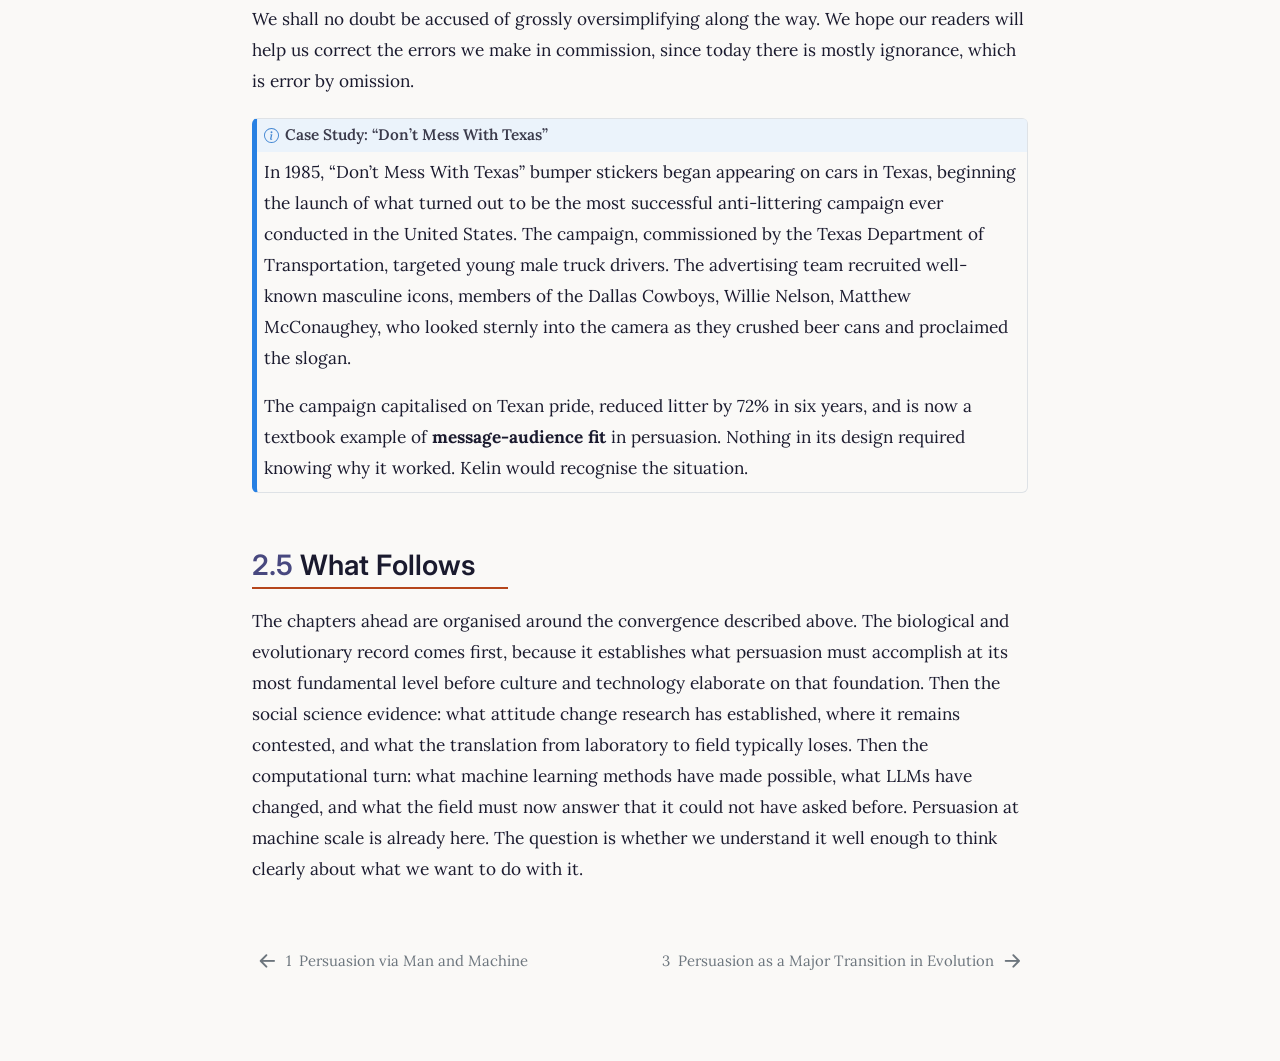
==== commit fe4c1c32: "Built site for gh-pages" ====
--- a/chapters/01-introduction.html
+++ b/chapters/01-introduction.html
@@ -135,12 +135,12 @@
 <span class="menu-text"></span></a>
   </li>  
   <li class="nav-item compact">
-    <a class="nav-link" href="https://github.com/yamanksingla/yamanksingla.github.io"> <i class="bi bi-github" role="img">
+    <a class="nav-link" href="https://www.linkedin.com/in/yaman-kumar/"> <i class="bi bi-linkedin" role="img">
 </i> 
 <span class="menu-text"></span></a>
   </li>  
   <li class="nav-item compact">
-    <a class="nav-link" href="https://www.linkedin.com/in/yaman-kumar/"> <i class="bi bi-linkedin" role="img">
+    <a class="nav-link" href="https://twitter.com/yamanksingla"> <i class="bi bi-twitter" role="img">
 </i> 
 <span class="menu-text"></span></a>
   </li>  
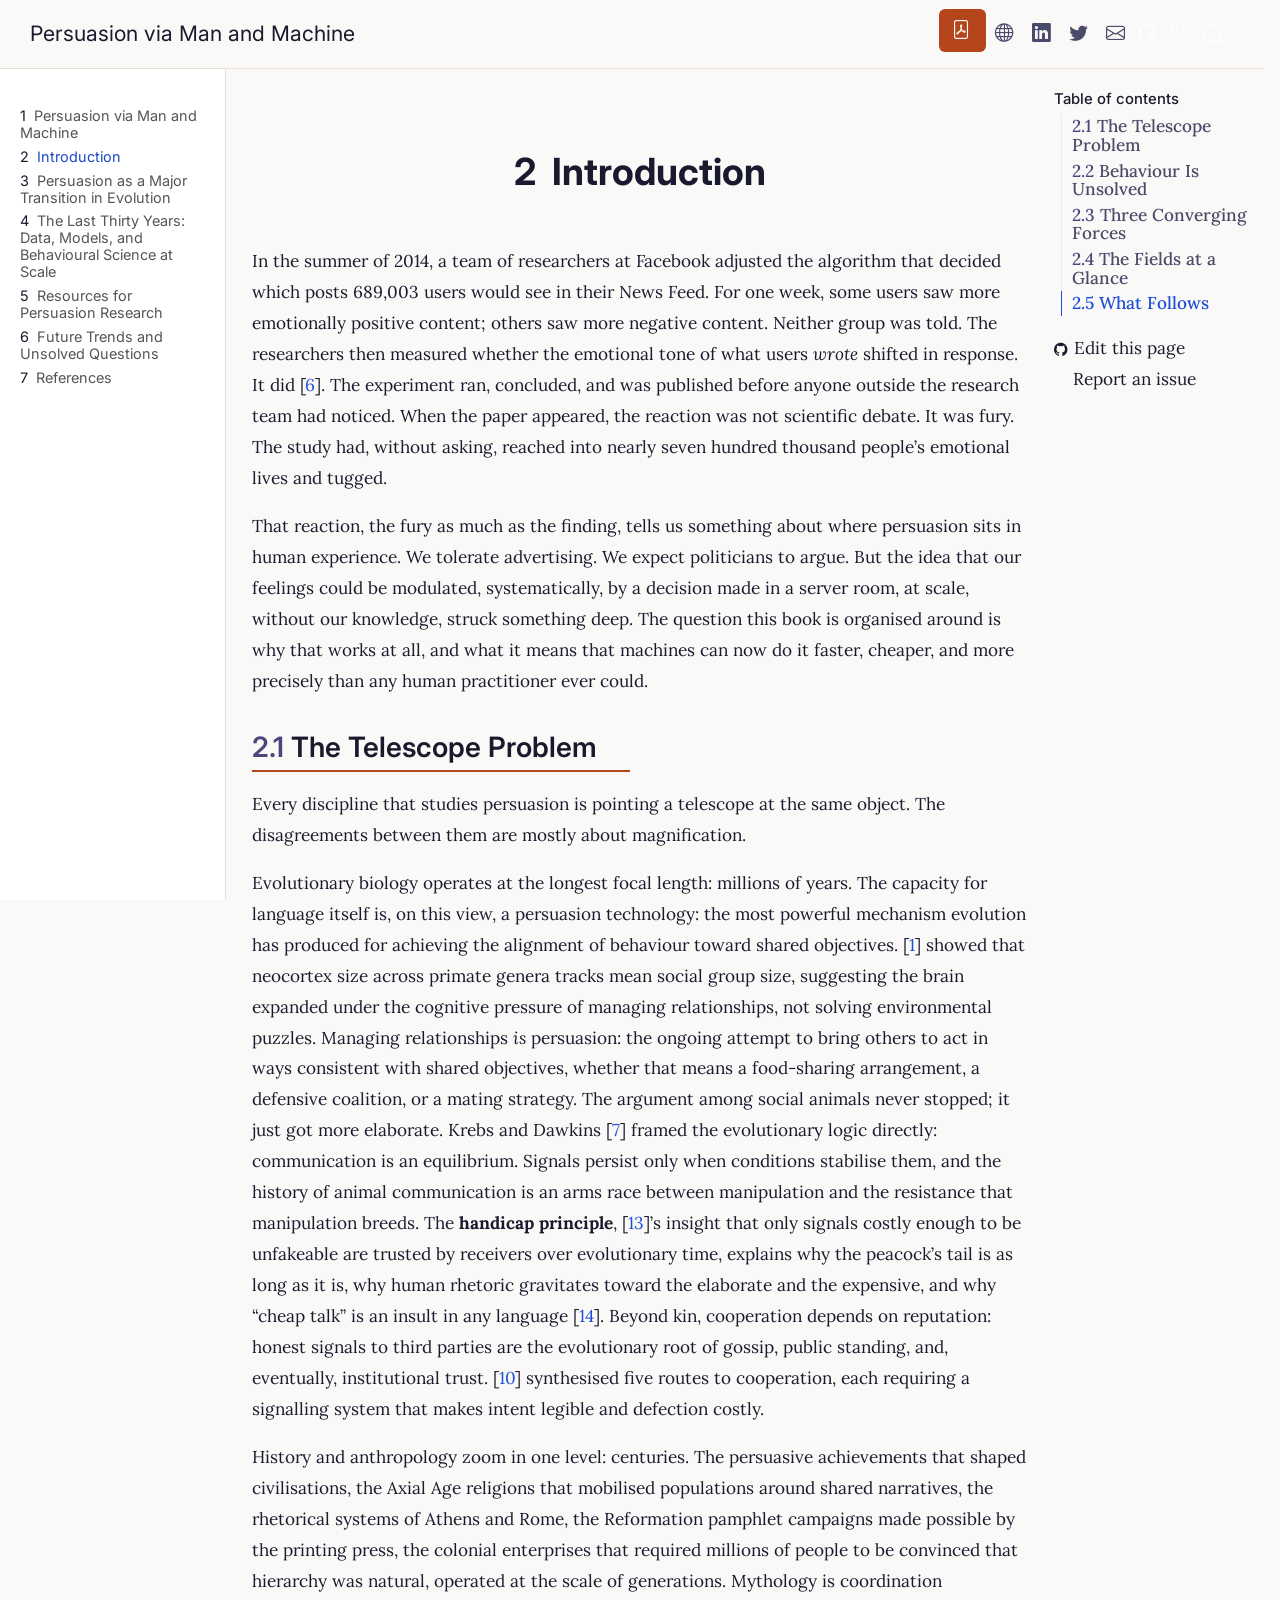
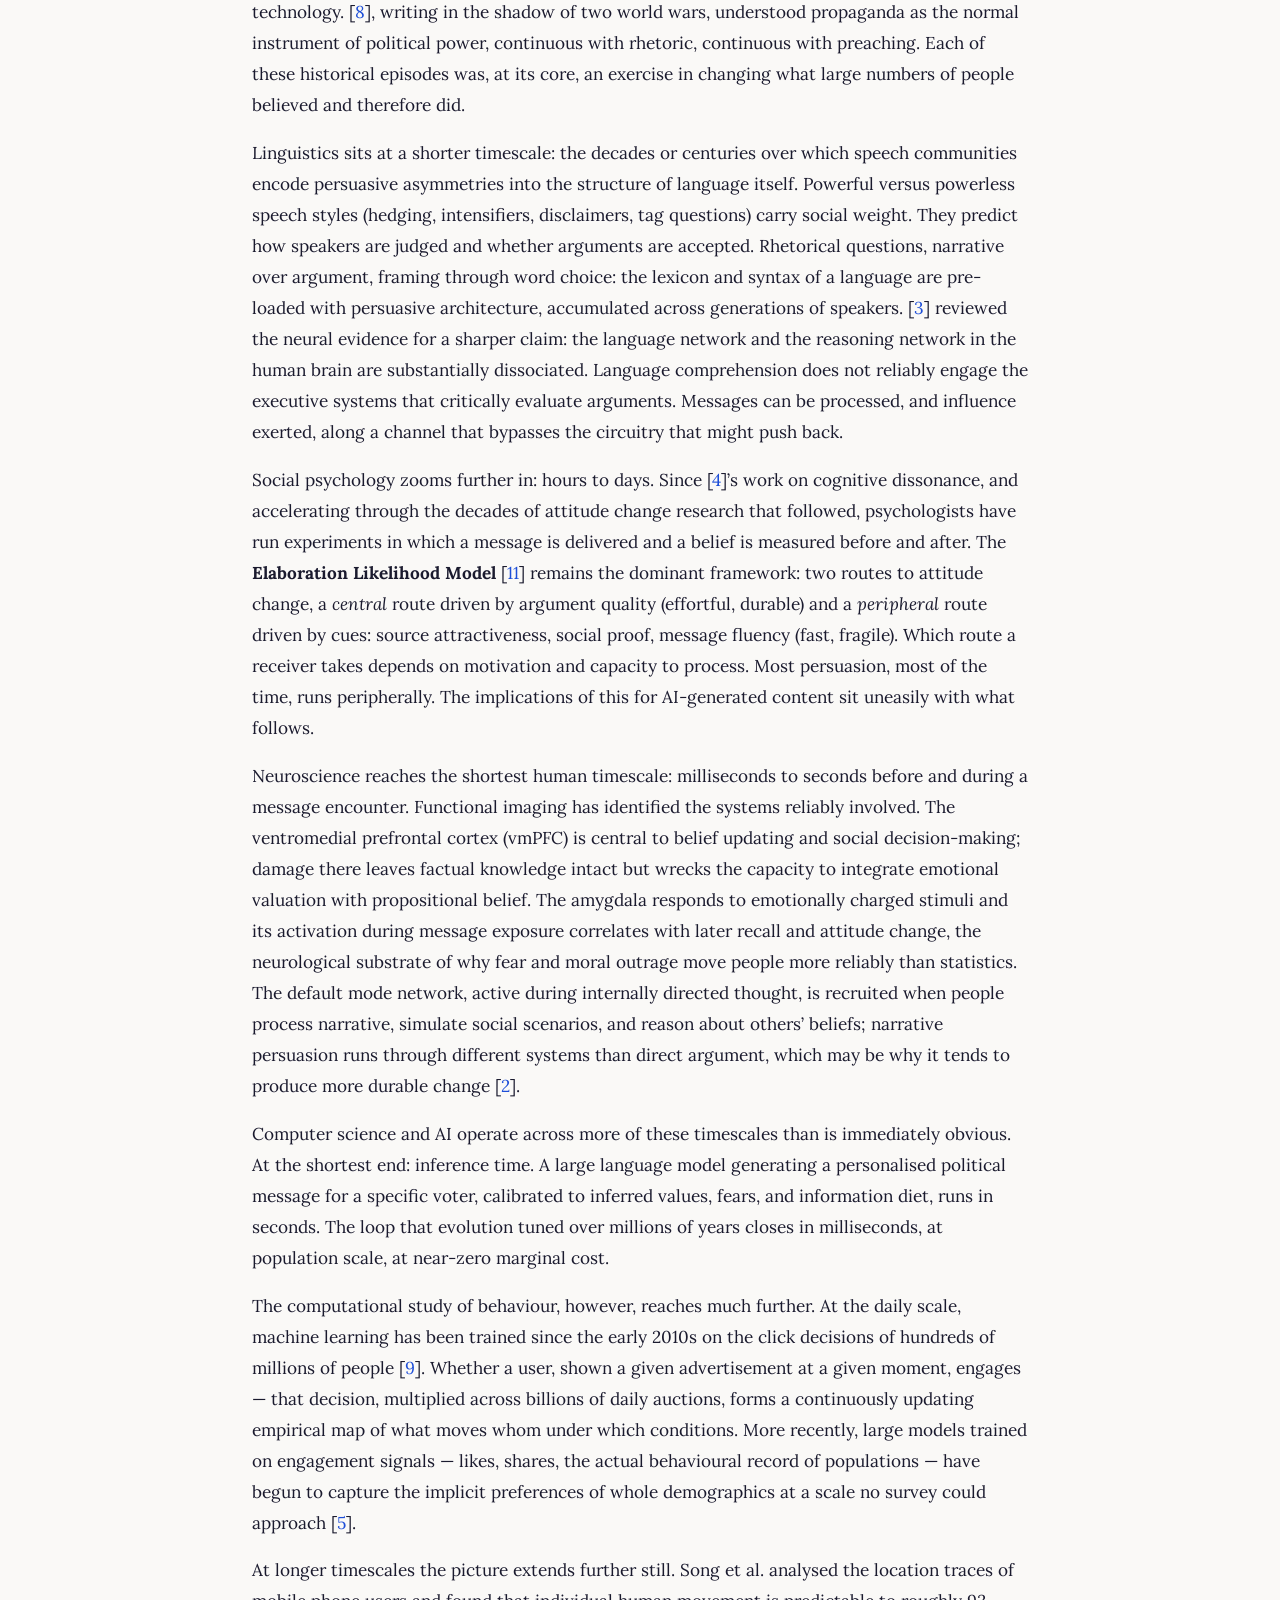
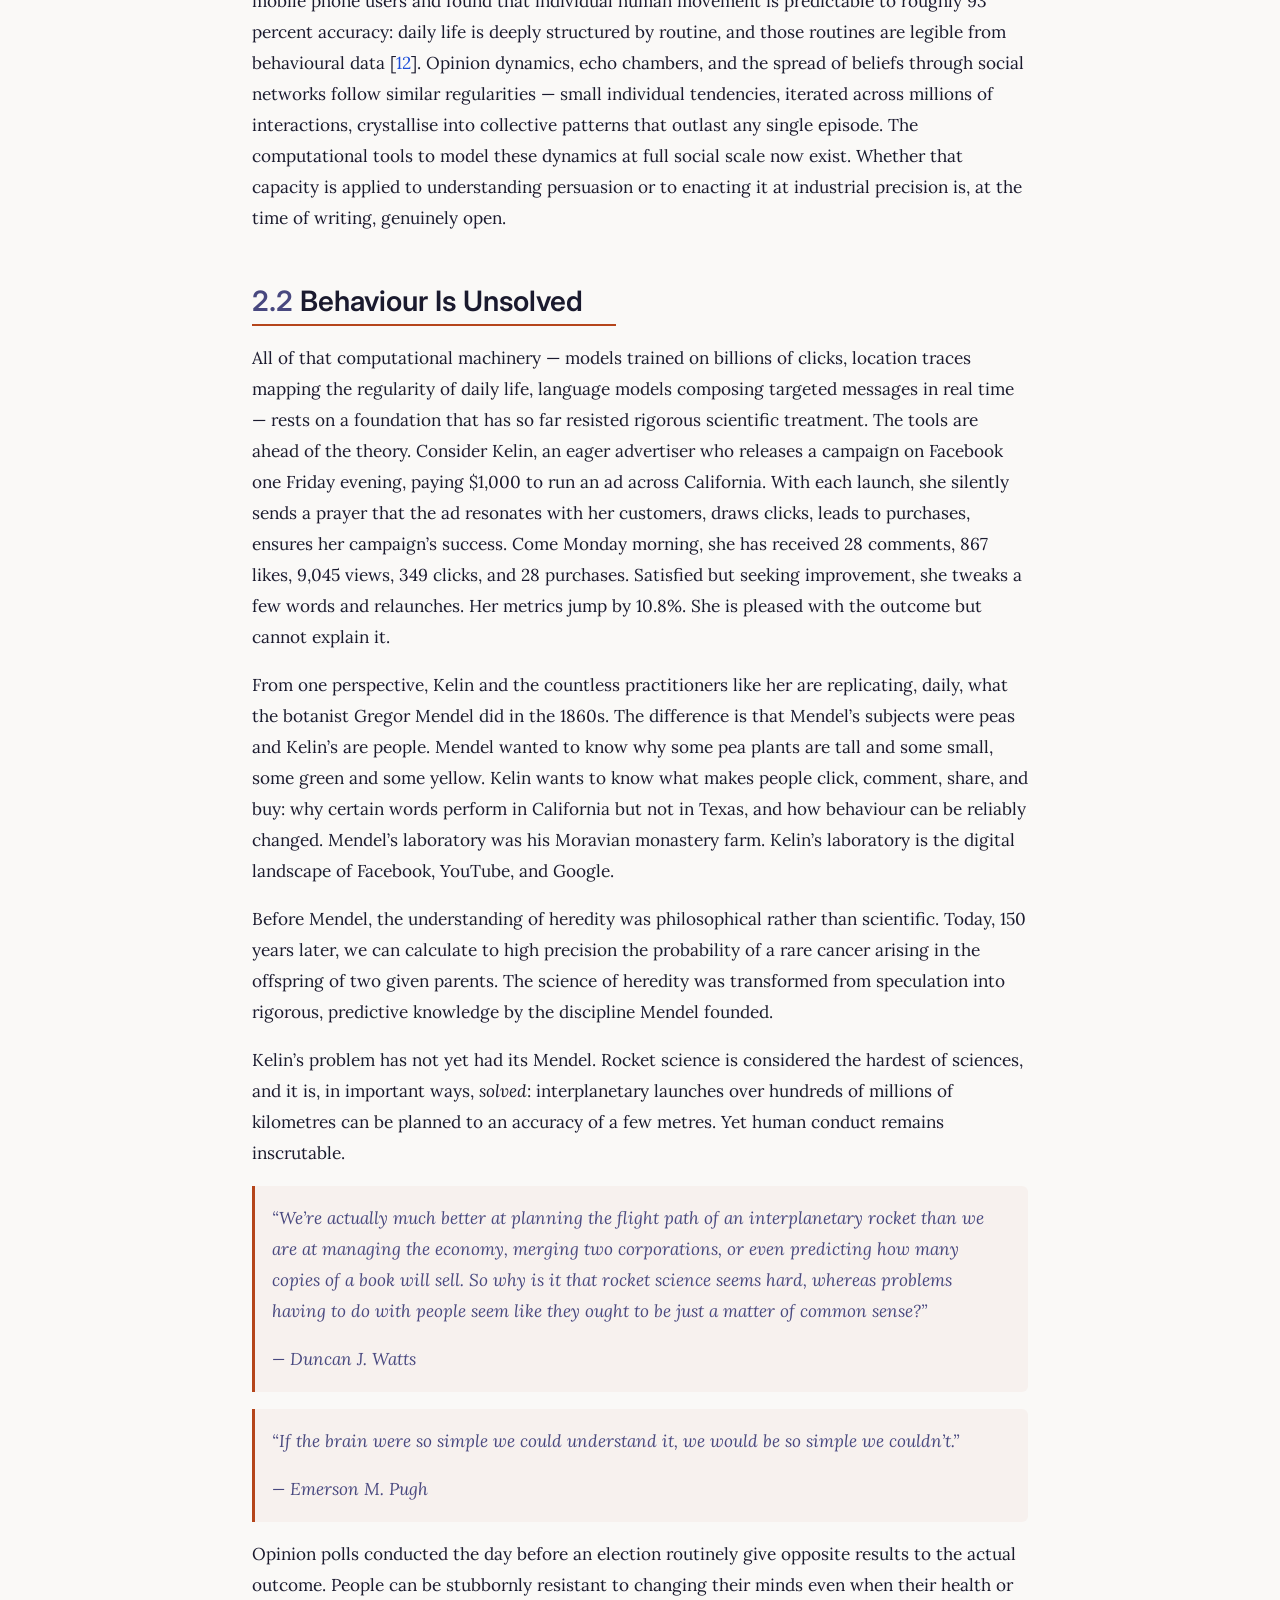
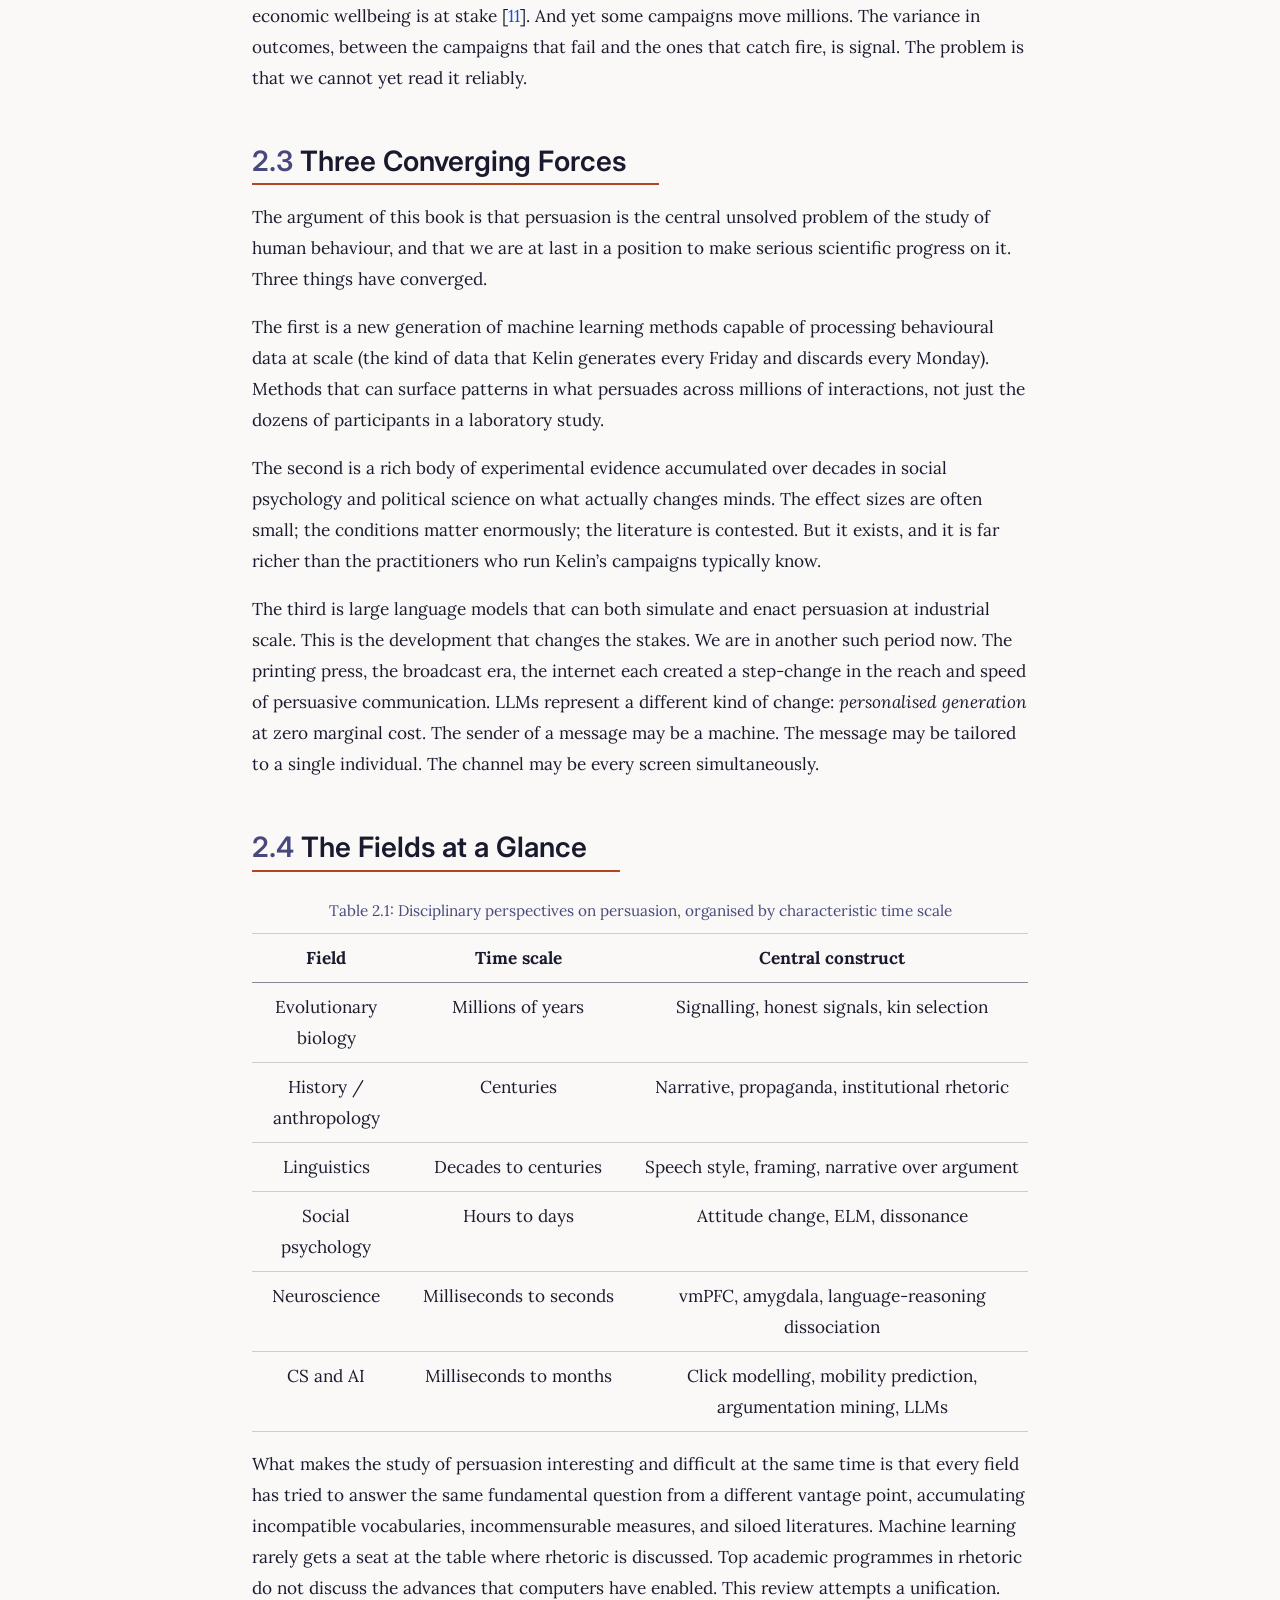
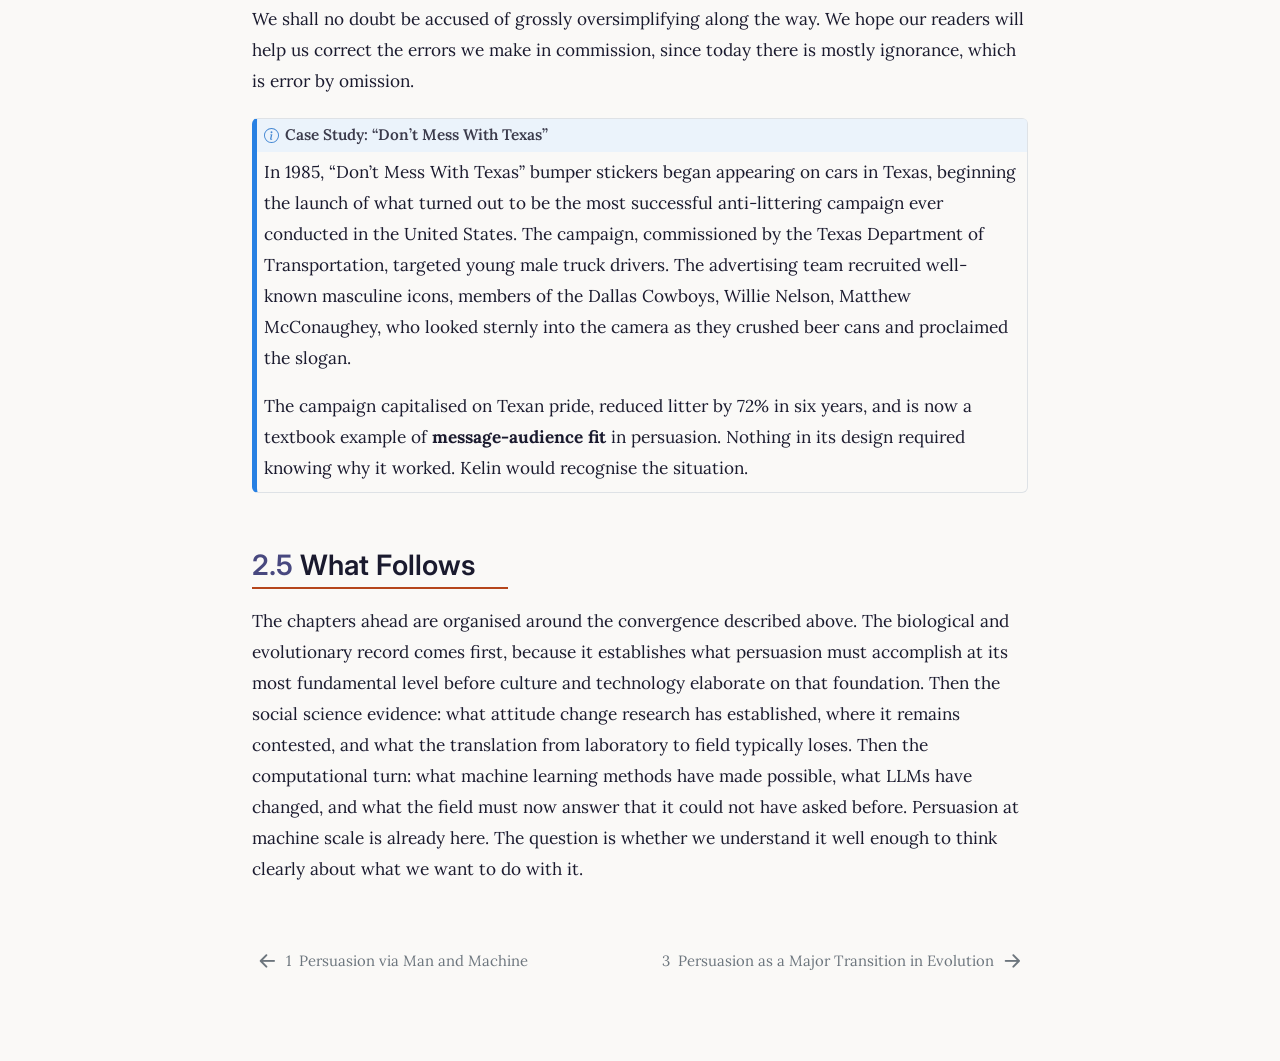
==== commit 49701847: "Built site for gh-pages" ====
--- a/chapters/01-introduction.html
+++ b/chapters/01-introduction.html
@@ -129,6 +129,11 @@
 </button>
           <div class="collapse navbar-collapse" id="navbarCollapse">
             <ul class="navbar-nav navbar-nav-scroll ms-auto">
+  <li class="nav-item compact">
+    <a class="nav-link" href="https://yamanksingla.github.io/Persuasion-via-Man-and-Machine.pdf"> <i class="bi bi-file-pdf" role="img" aria-label="Download PDF">
+</i> 
+<span class="menu-text"></span></a>
+  </li>  
   <li class="nav-item compact">
     <a class="nav-link" href="https://sites.google.com/view/yaman-kumar/"> <i class="bi bi-globe" role="img">
 </i> 
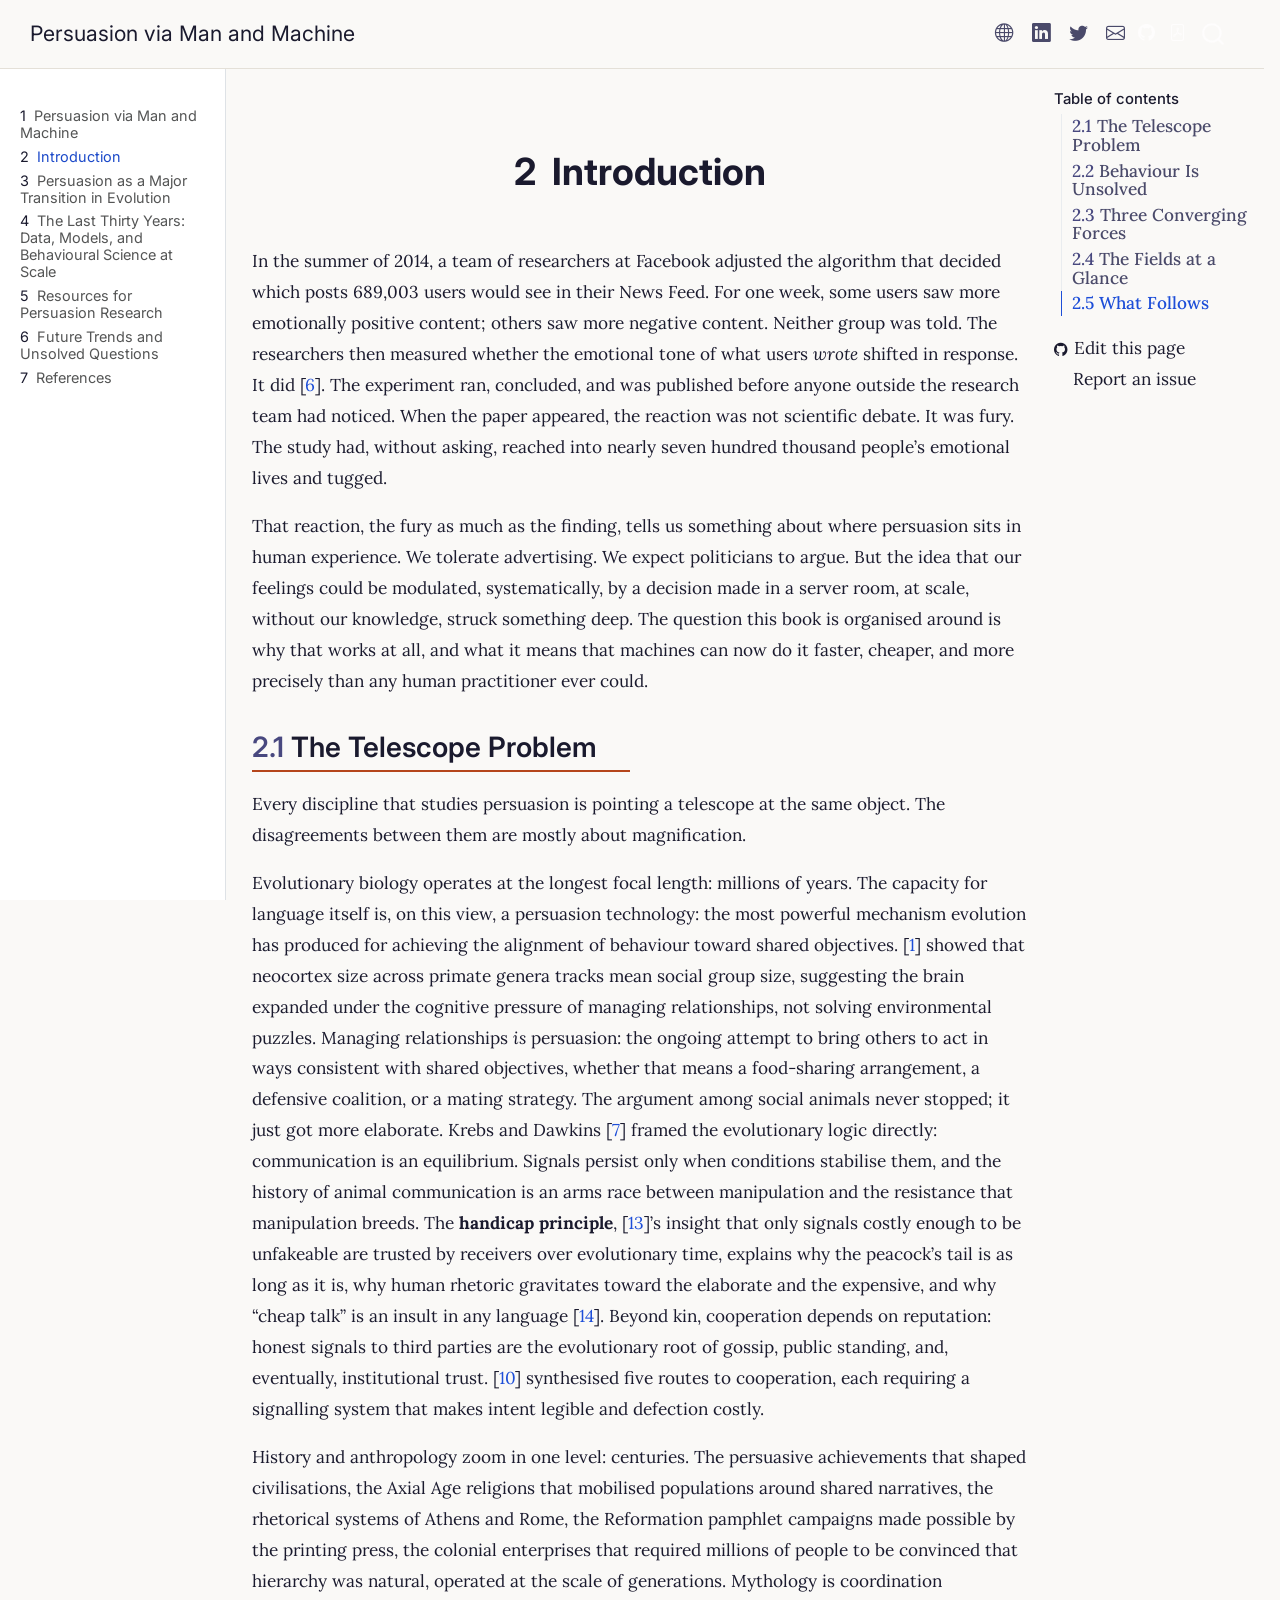
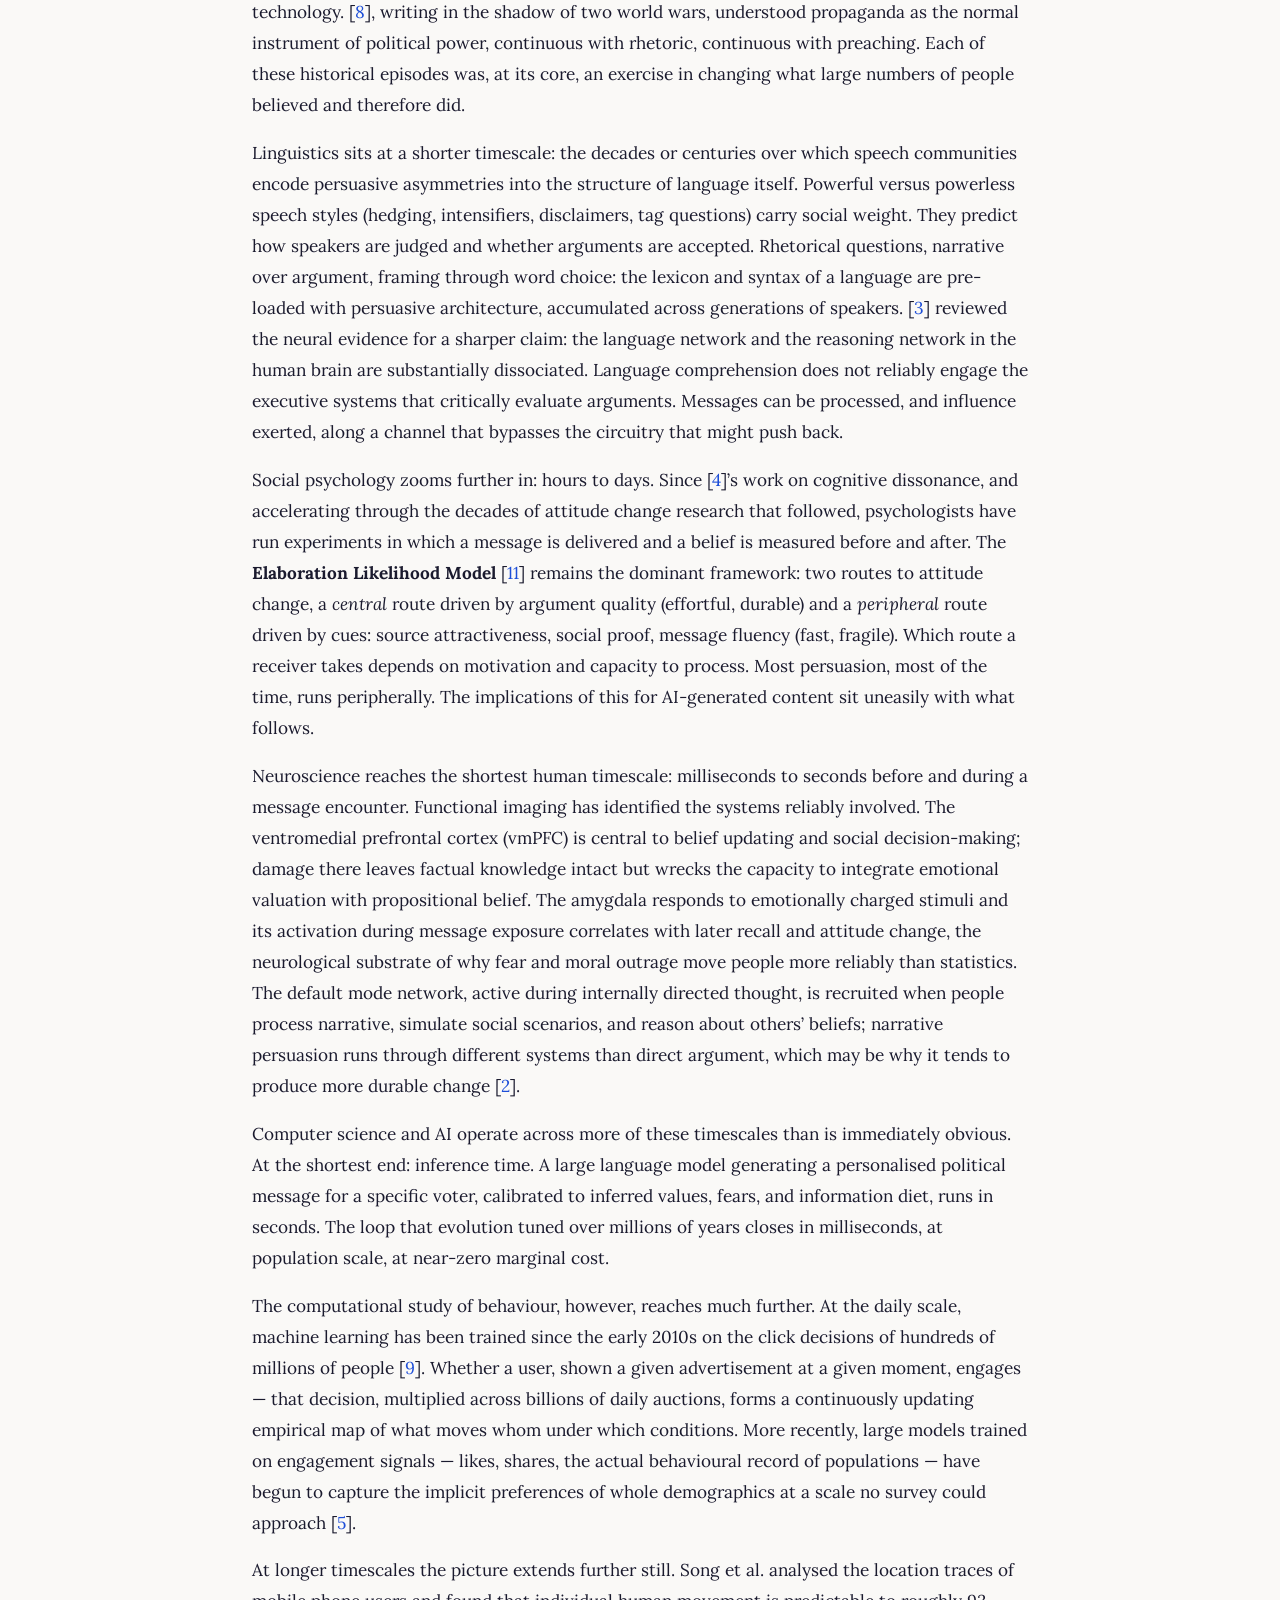
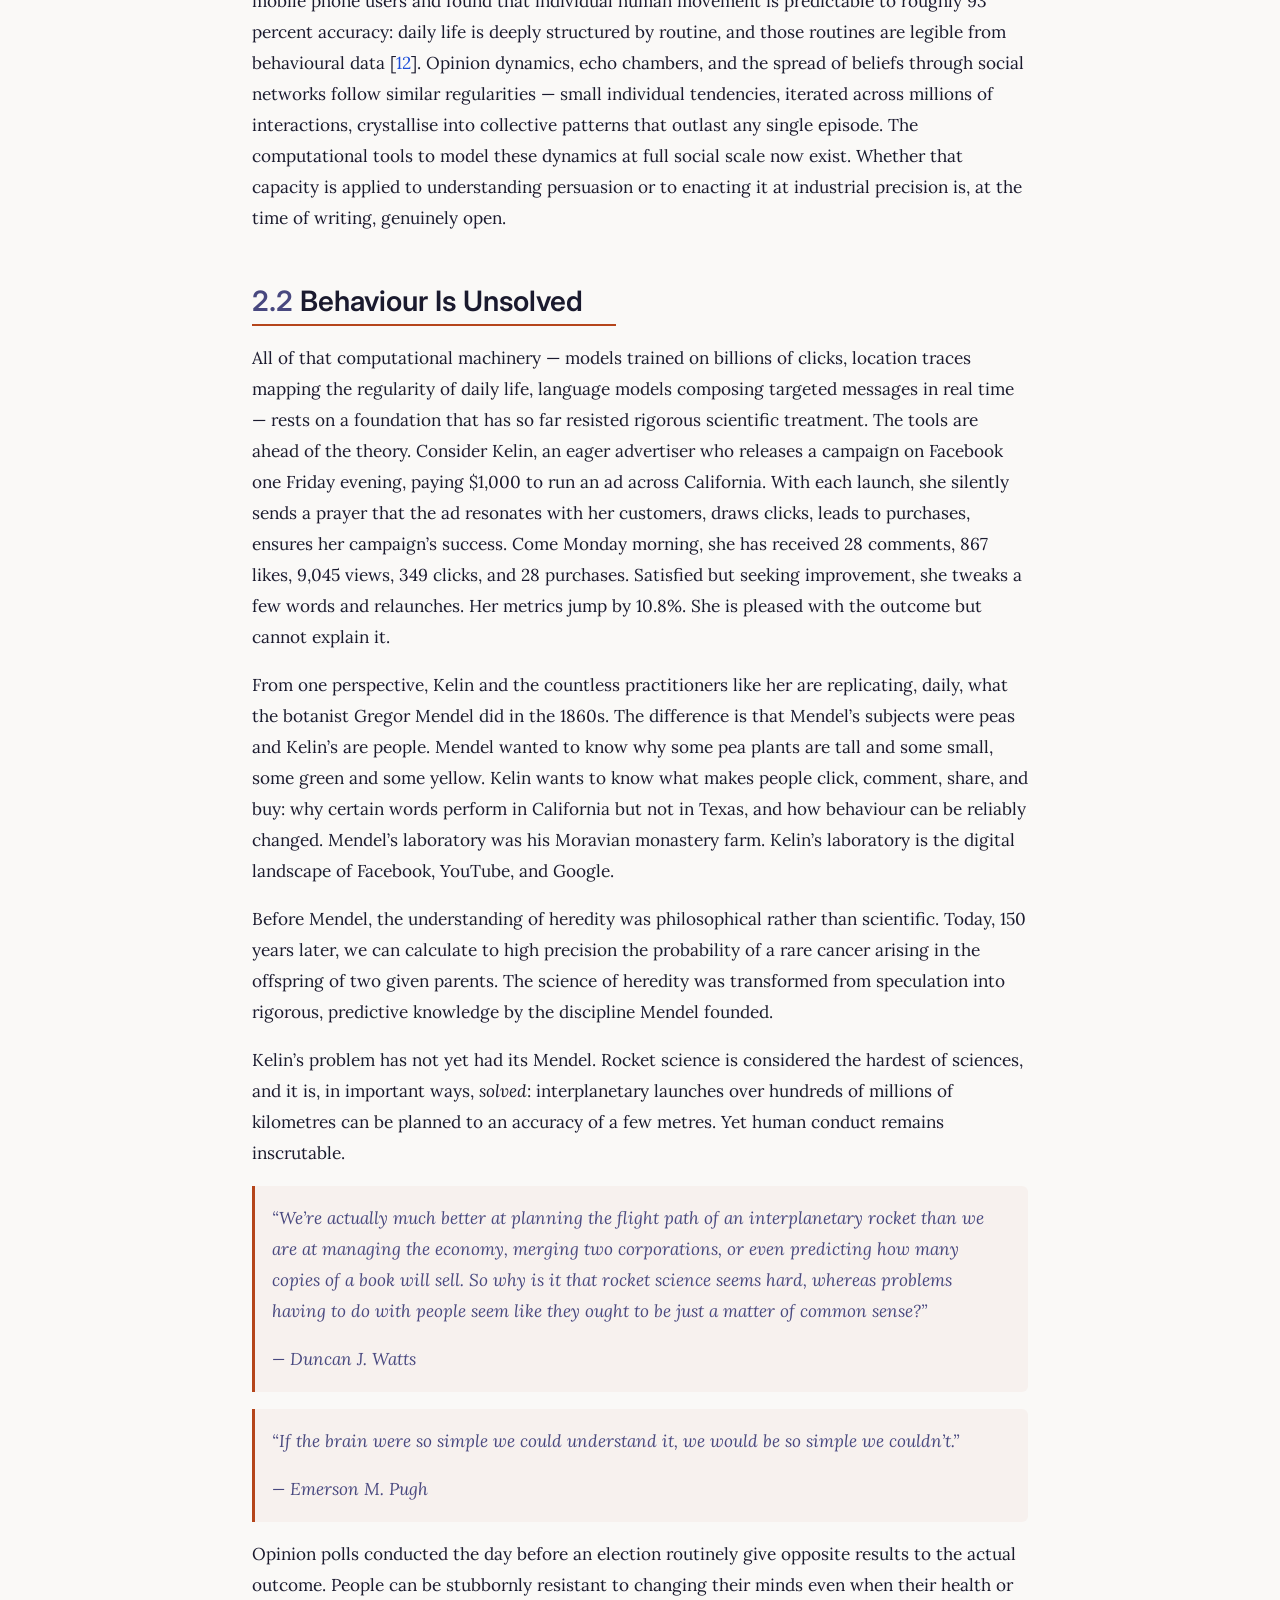
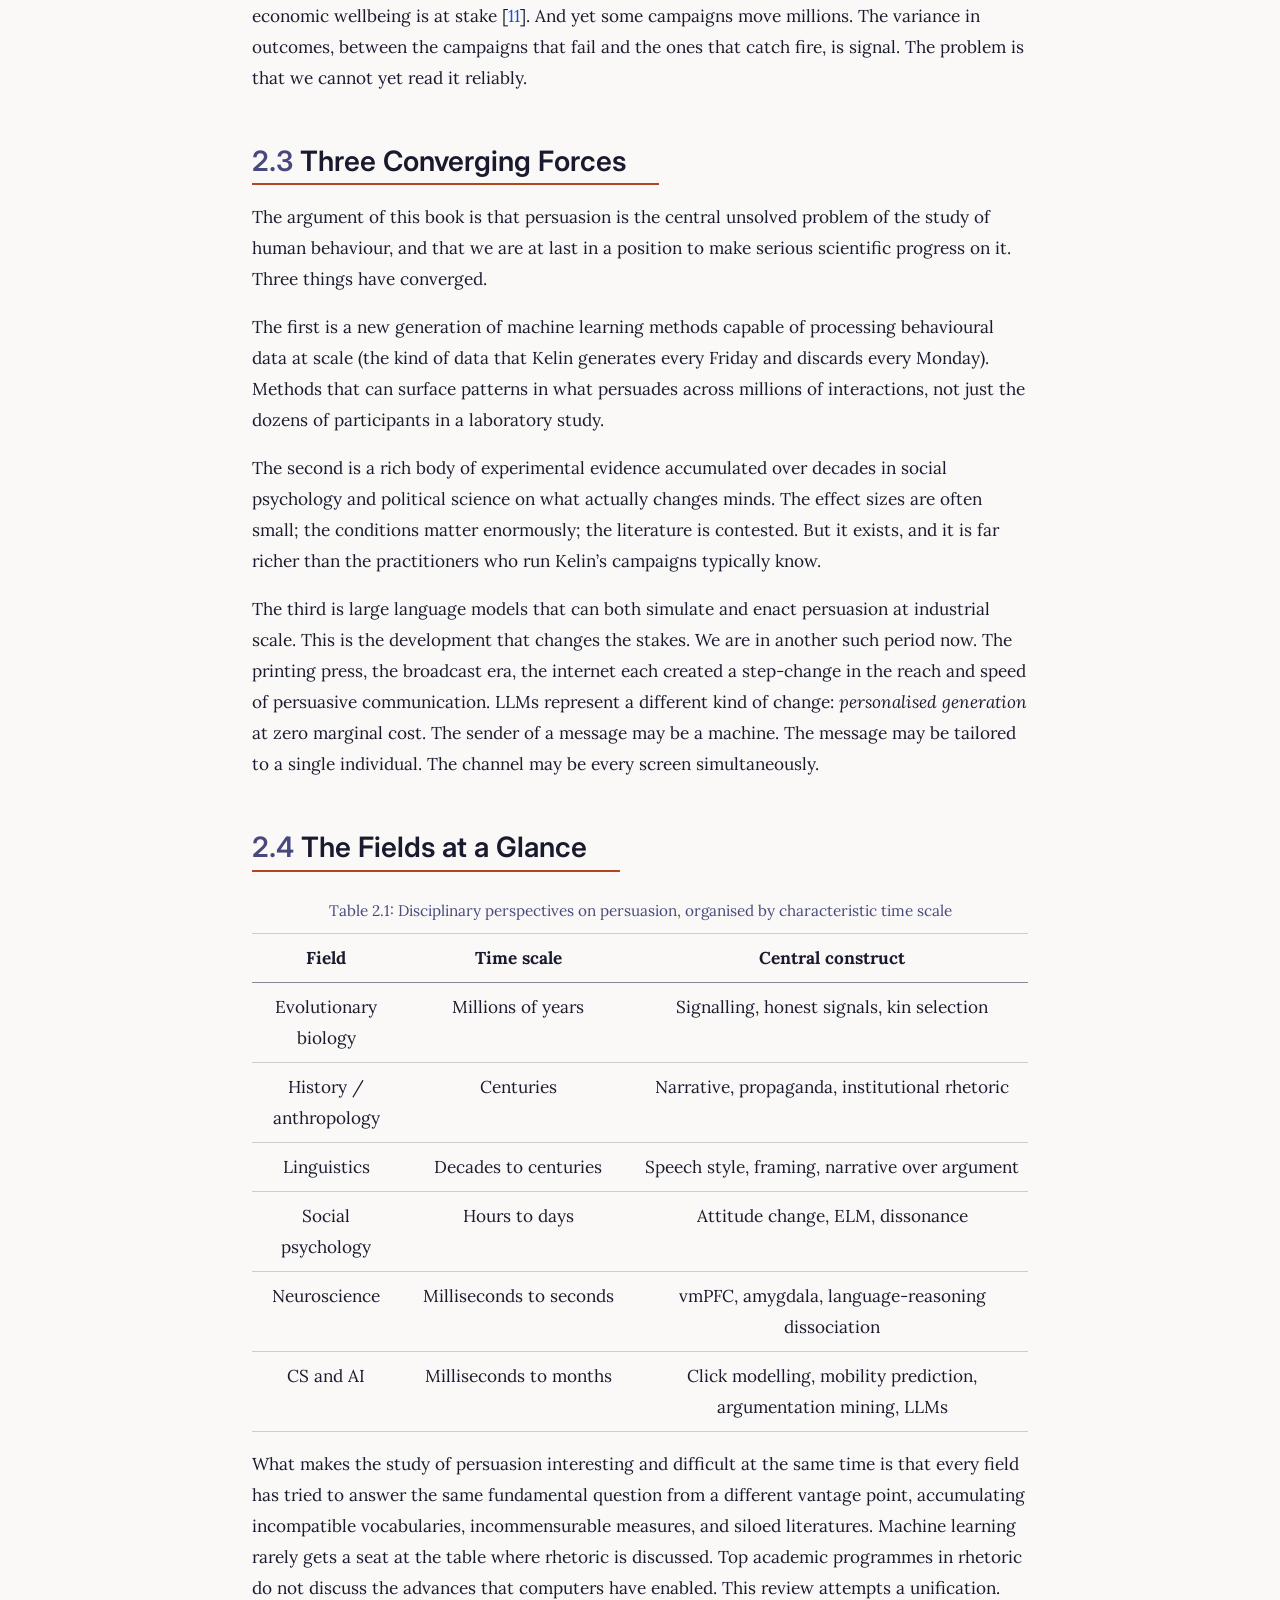
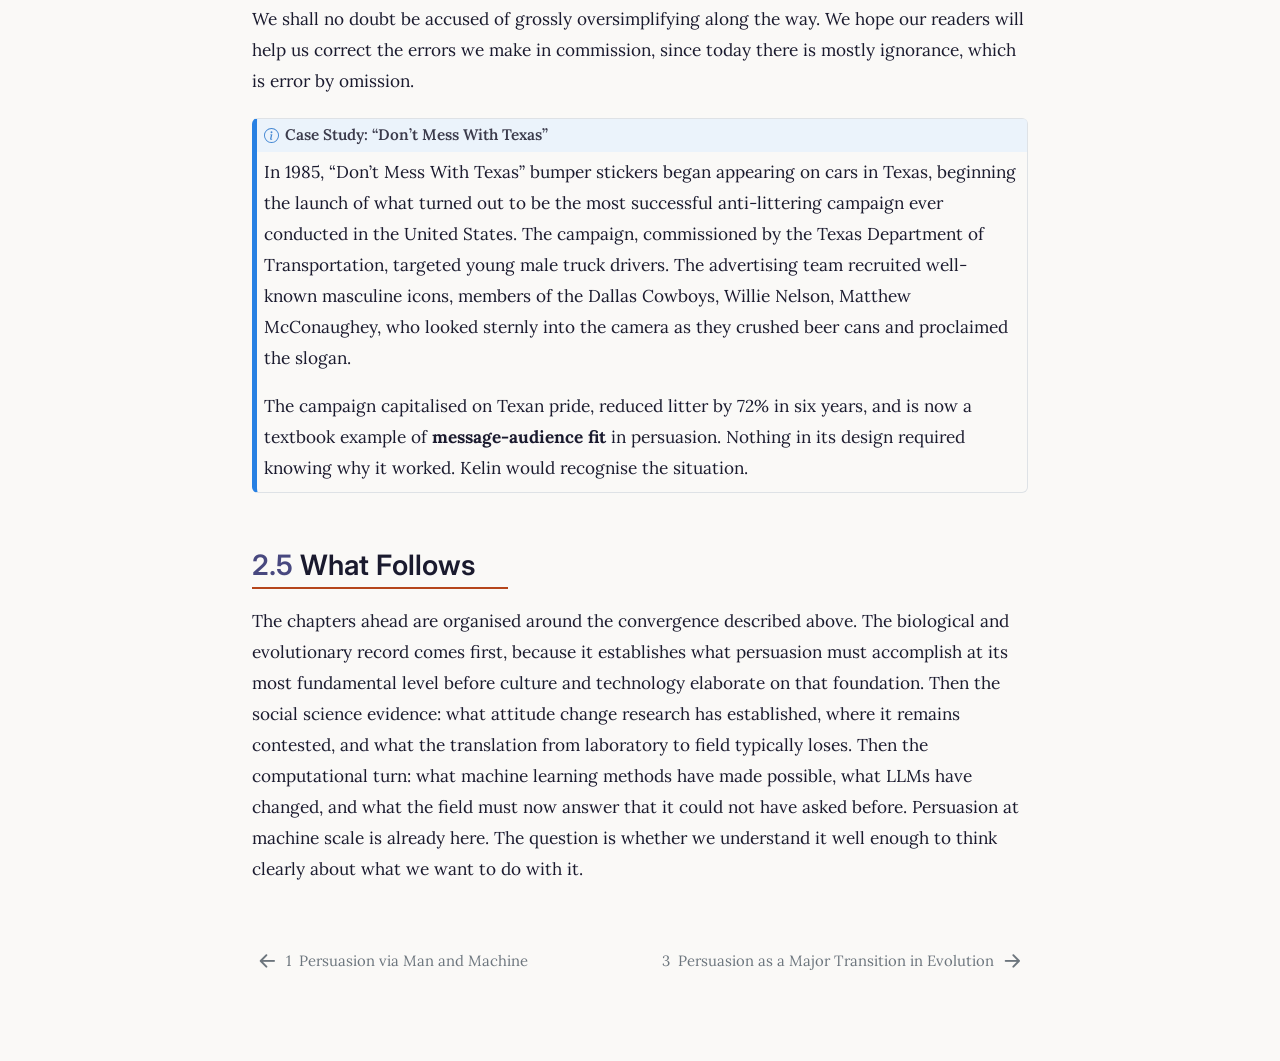
==== commit b9d1875c: "Built site for gh-pages" ====
--- a/chapters/01-introduction.html
+++ b/chapters/01-introduction.html
@@ -129,11 +129,6 @@
 </button>
           <div class="collapse navbar-collapse" id="navbarCollapse">
             <ul class="navbar-nav navbar-nav-scroll ms-auto">
-  <li class="nav-item compact">
-    <a class="nav-link" href="https://yamanksingla.github.io/Persuasion-via-Man-and-Machine.pdf"> <i class="bi bi-file-pdf" role="img" aria-label="Download PDF">
-</i> 
-<span class="menu-text"></span></a>
-  </li>  
   <li class="nav-item compact">
     <a class="nav-link" href="https://sites.google.com/view/yaman-kumar/"> <i class="bi bi-globe" role="img">
 </i> 
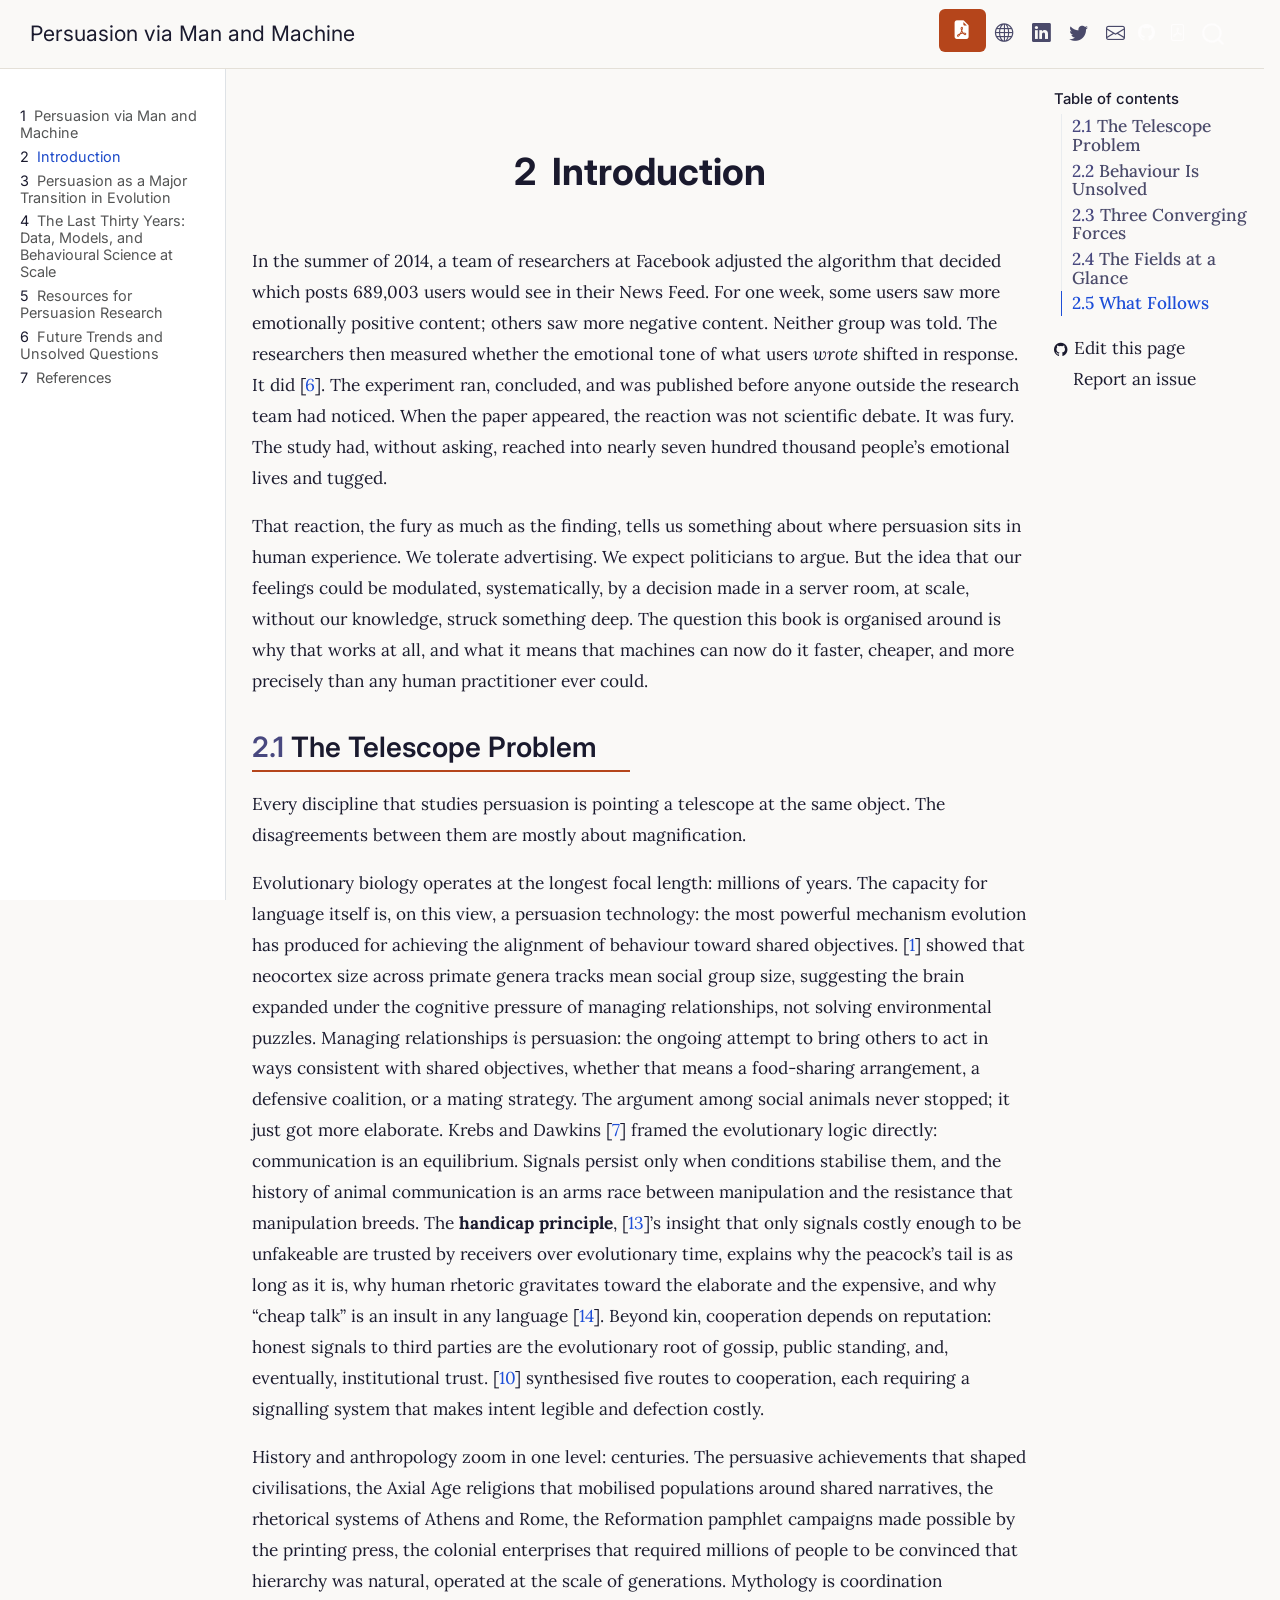
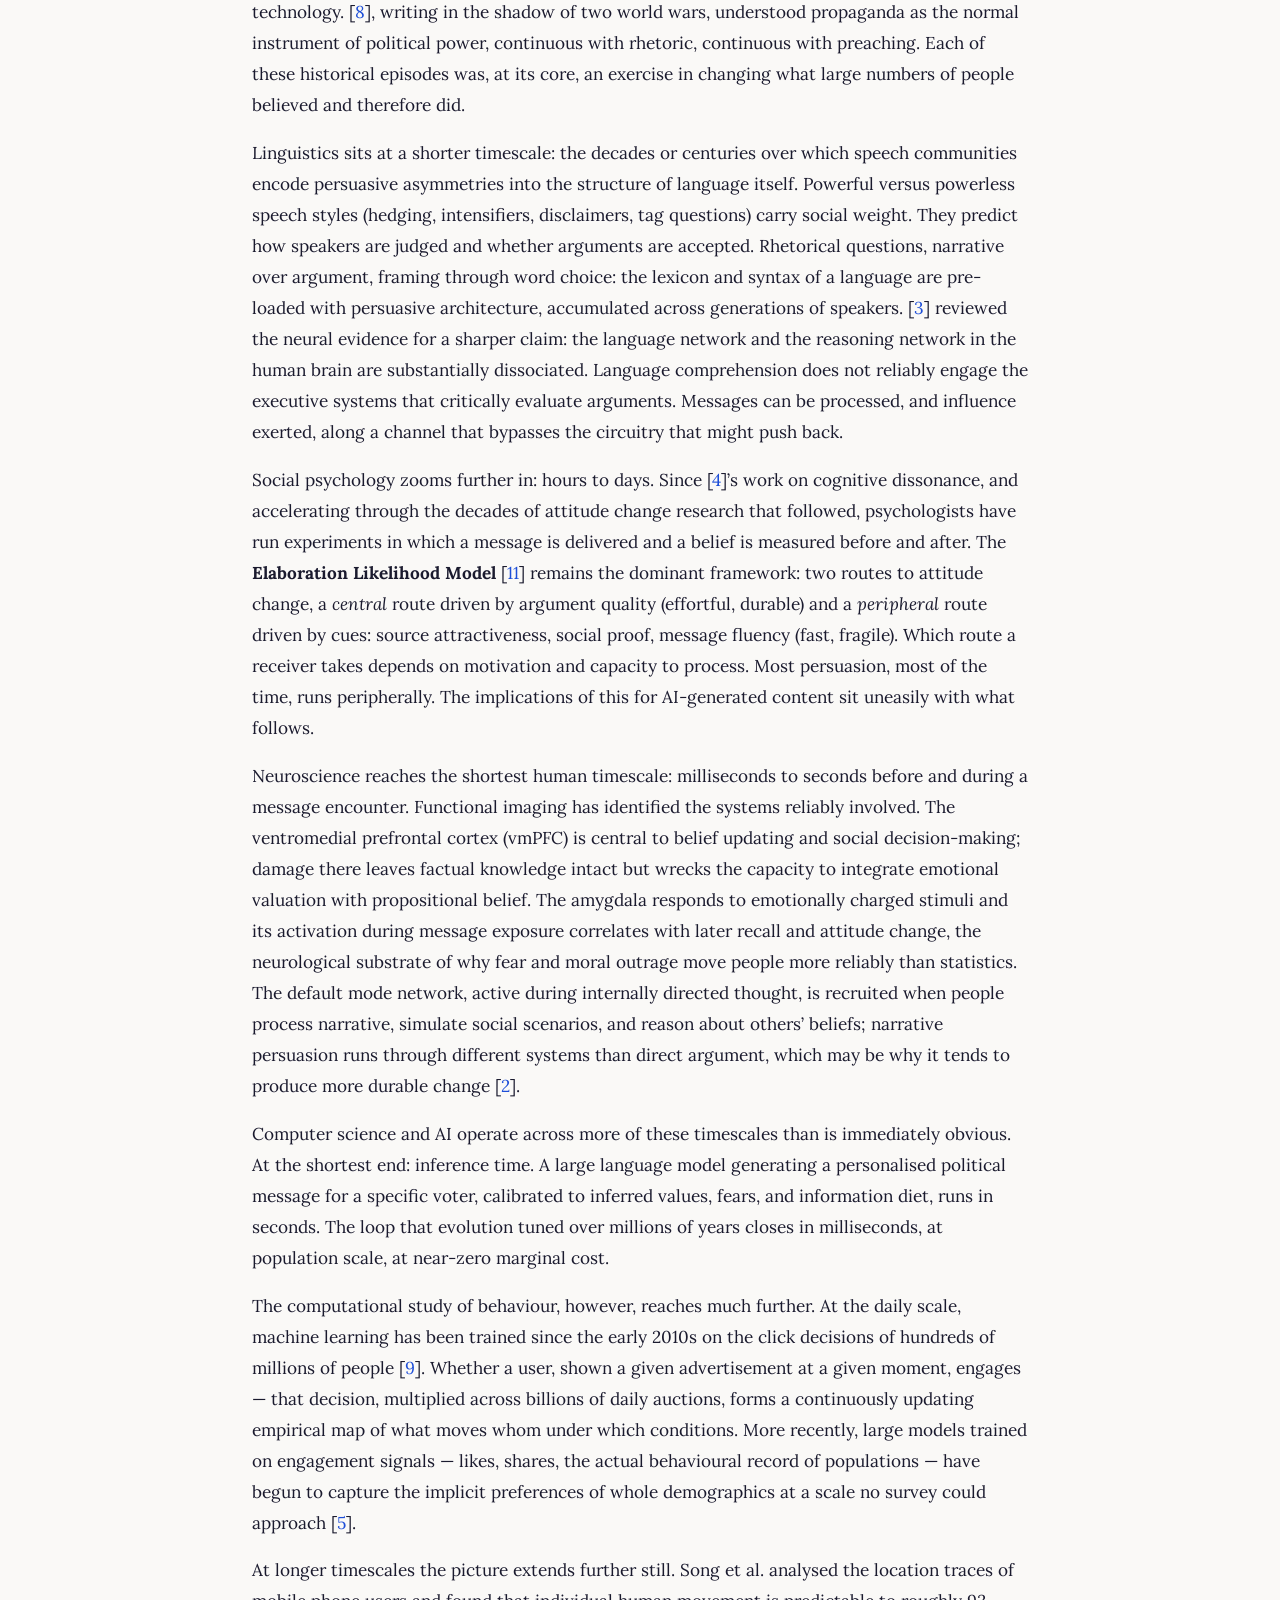
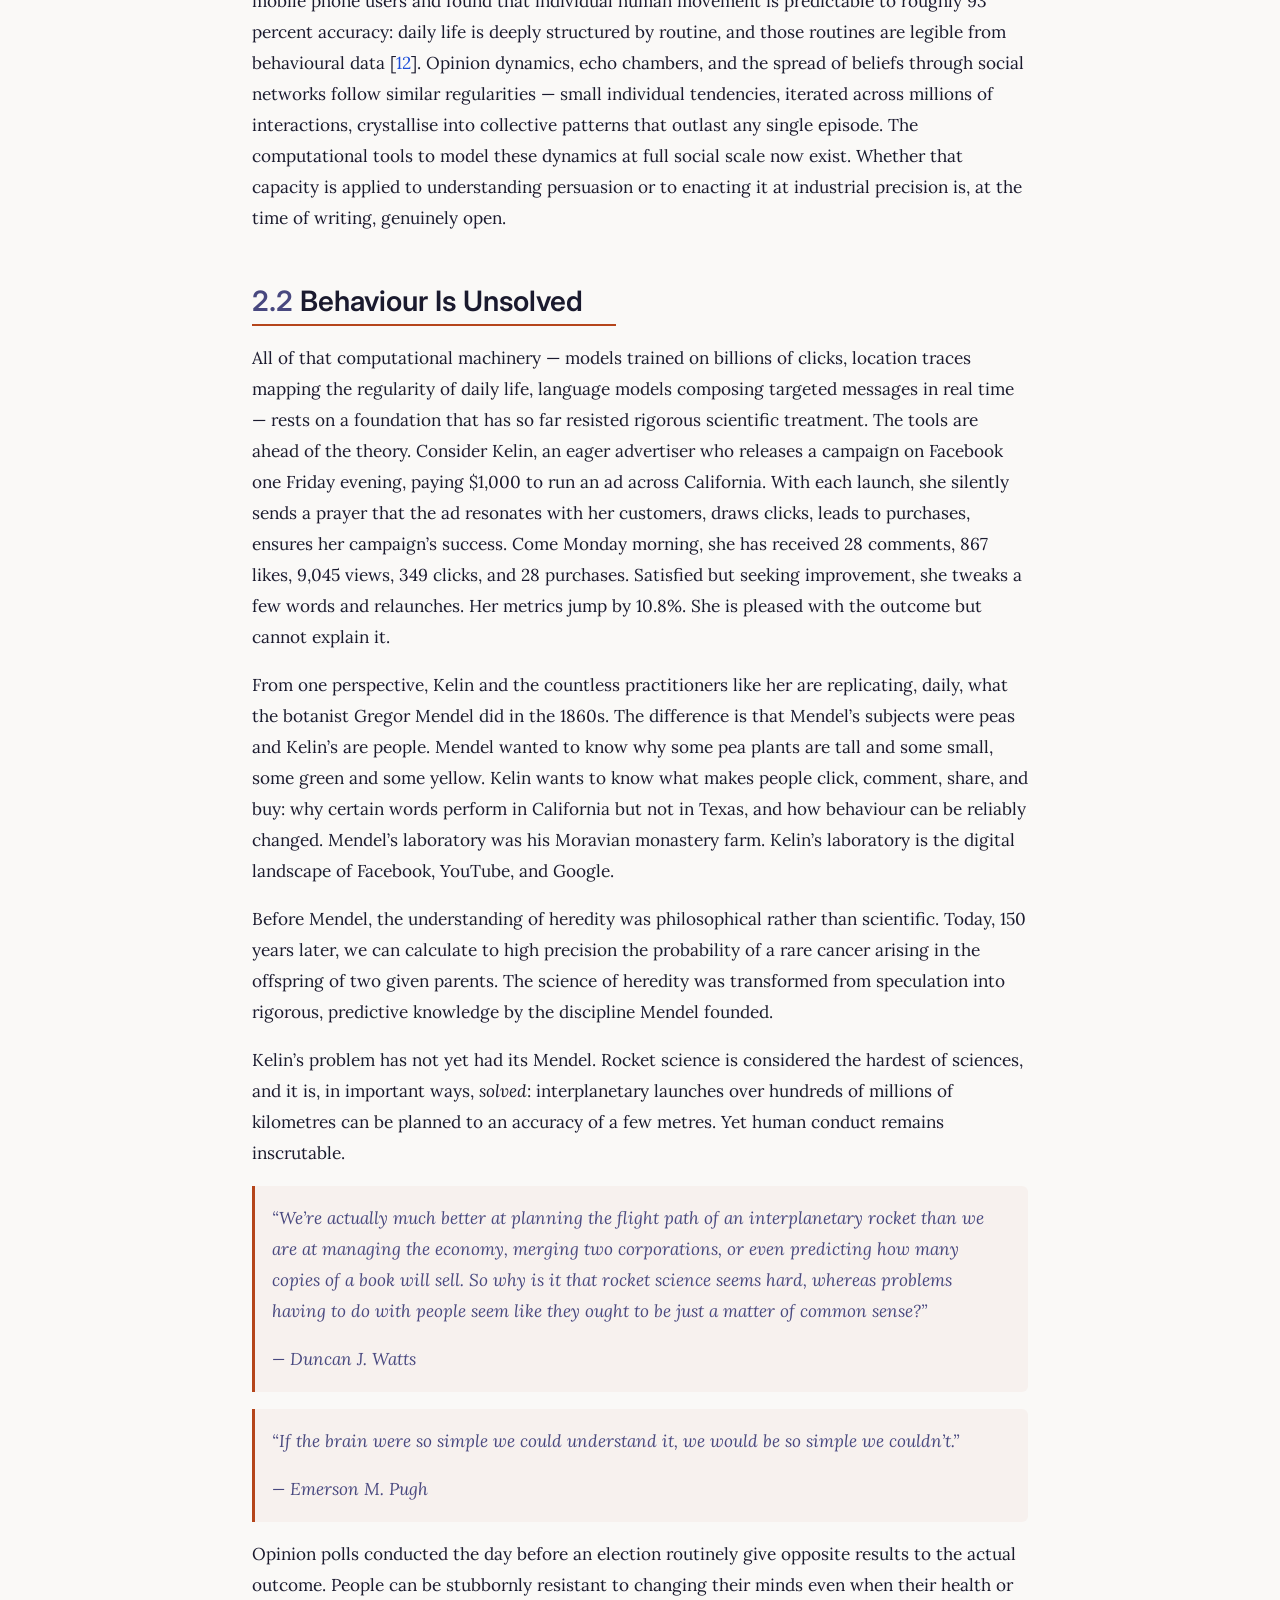
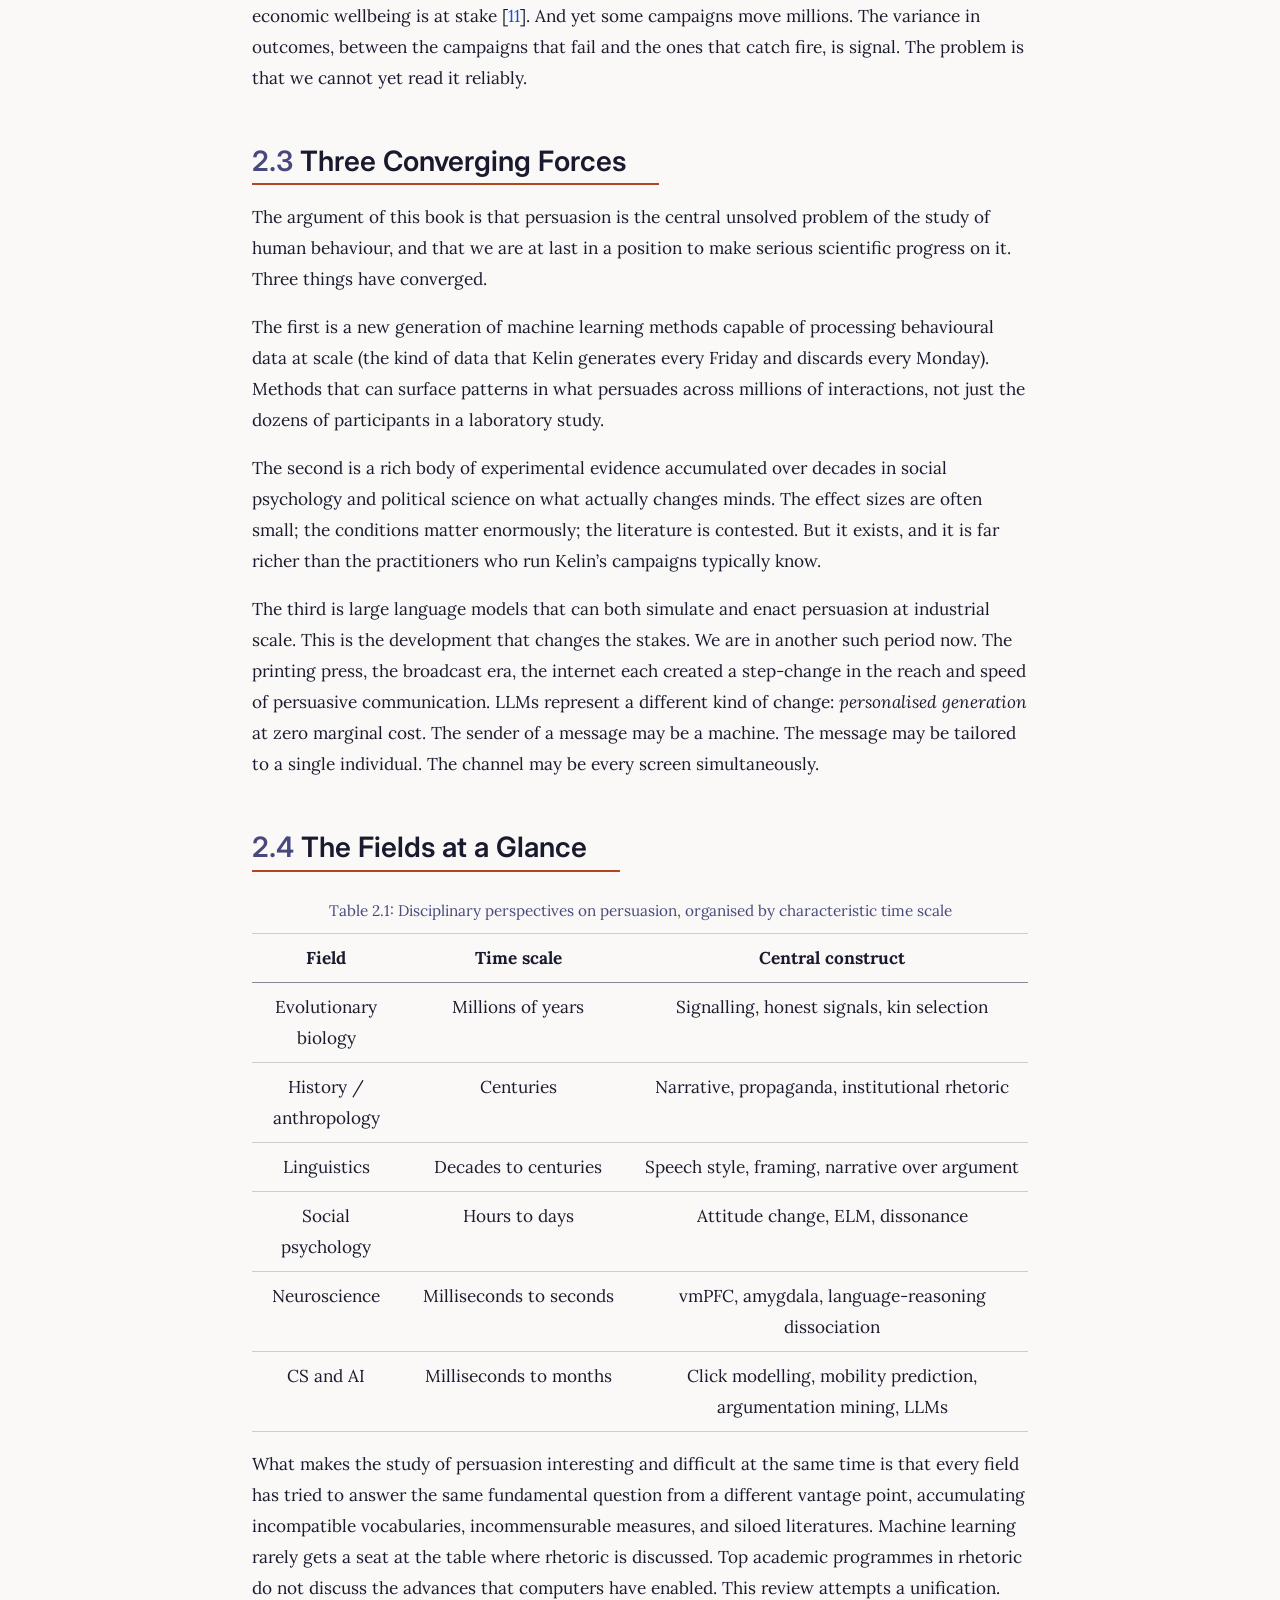
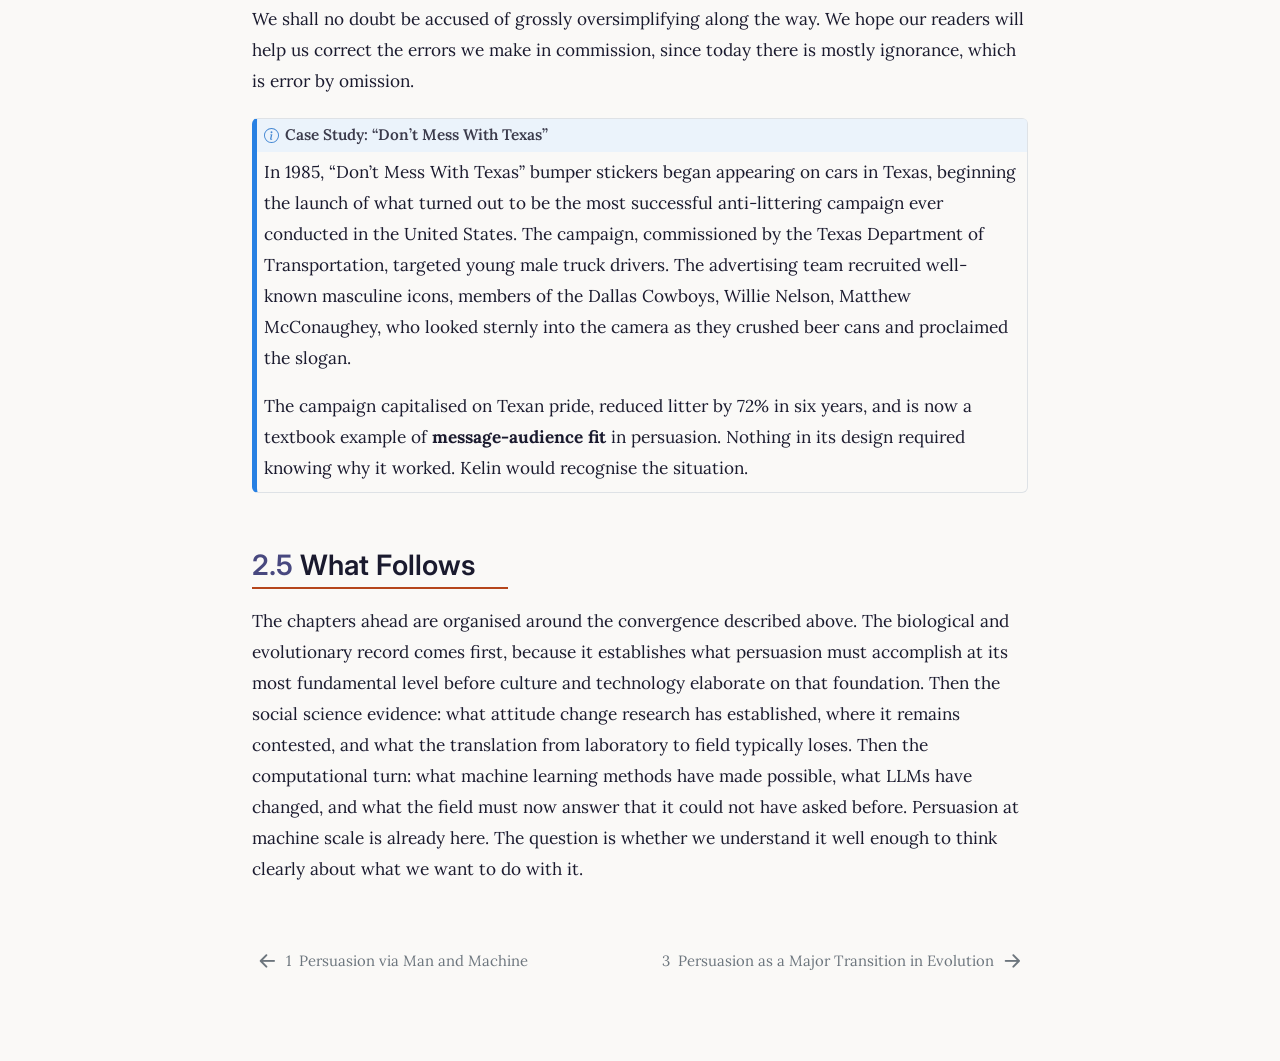
==== commit 89ba9421: "Built site for gh-pages" ====
--- a/chapters/01-introduction.html
+++ b/chapters/01-introduction.html
@@ -129,6 +129,11 @@
 </button>
           <div class="collapse navbar-collapse" id="navbarCollapse">
             <ul class="navbar-nav navbar-nav-scroll ms-auto">
+  <li class="nav-item compact">
+    <a class="nav-link" href="https://yamanksingla.github.io/Persuasion-via-Man-and-Machine.pdf"> <i class="bi bi-file-earmark-pdf-fill" role="img" aria-label="Download PDF">
+</i> 
+<span class="menu-text"></span></a>
+  </li>  
   <li class="nav-item compact">
     <a class="nav-link" href="https://sites.google.com/view/yaman-kumar/"> <i class="bi bi-globe" role="img">
 </i> 
